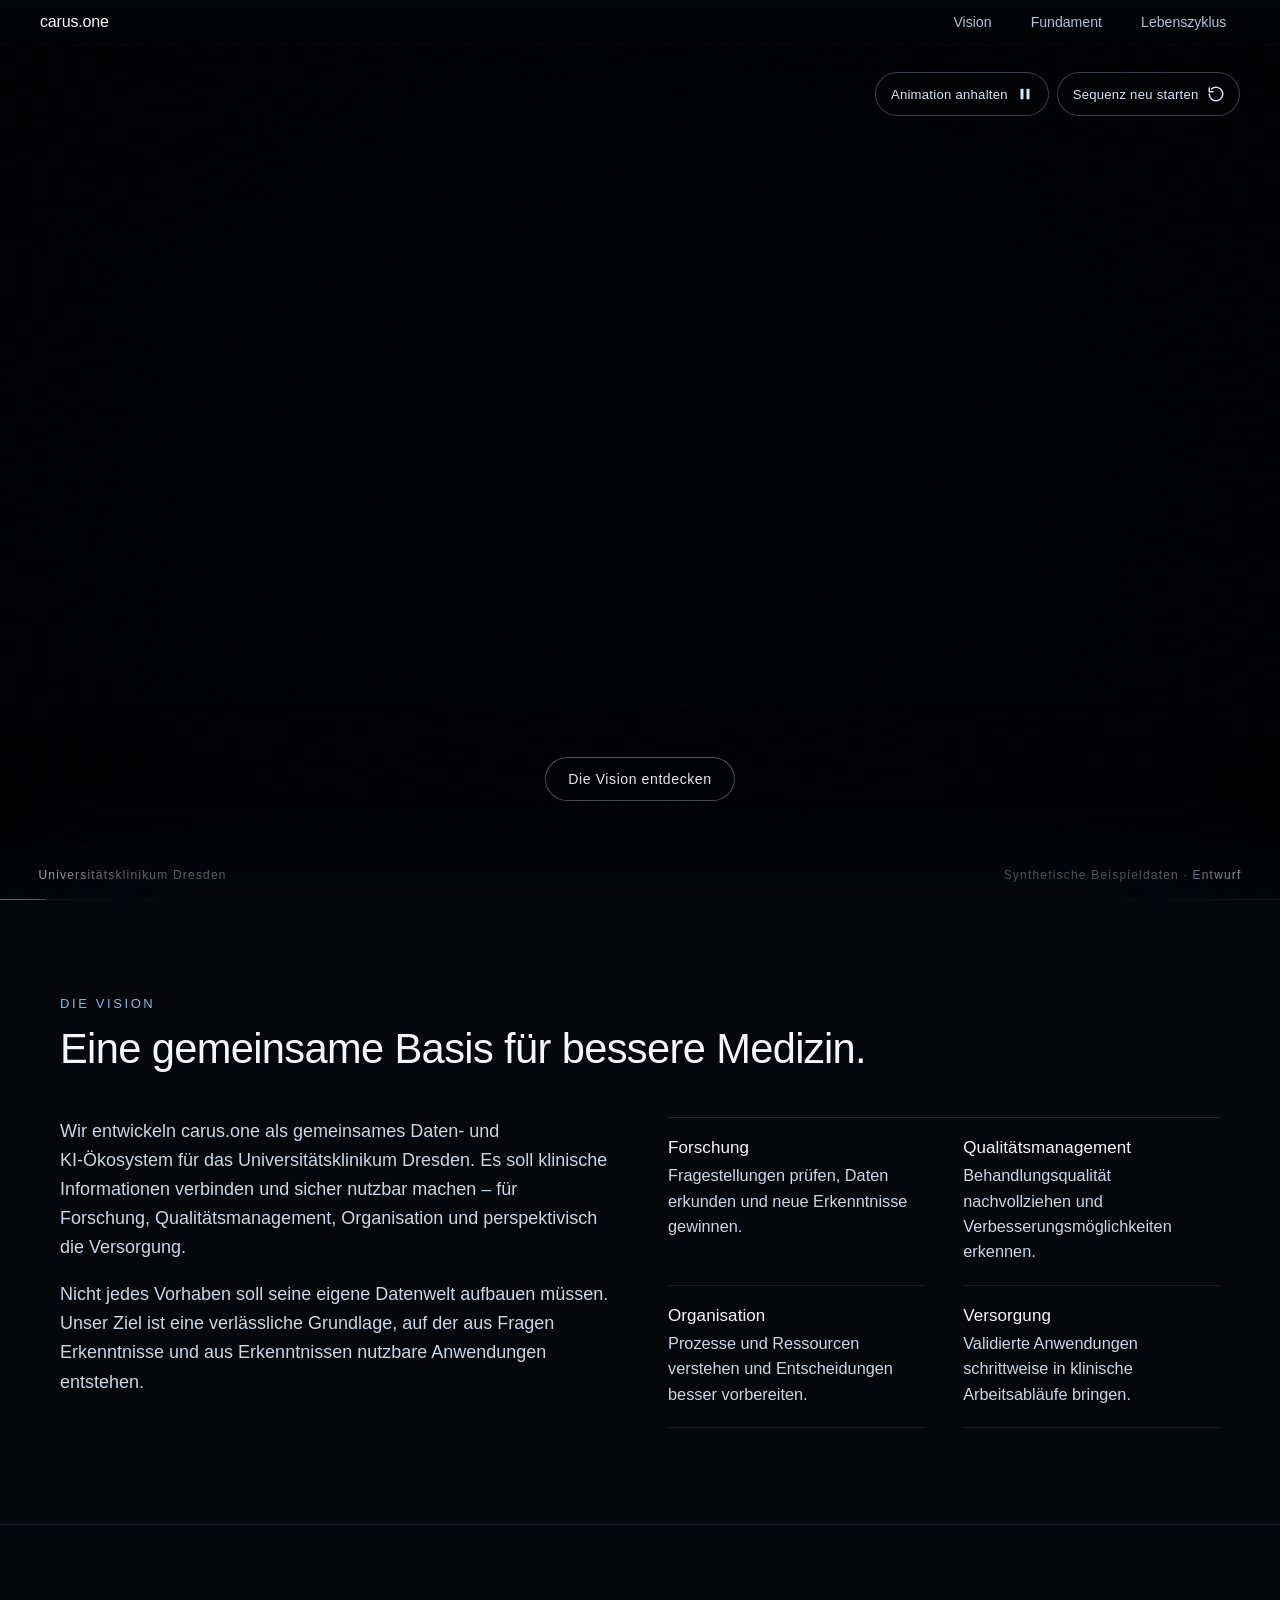
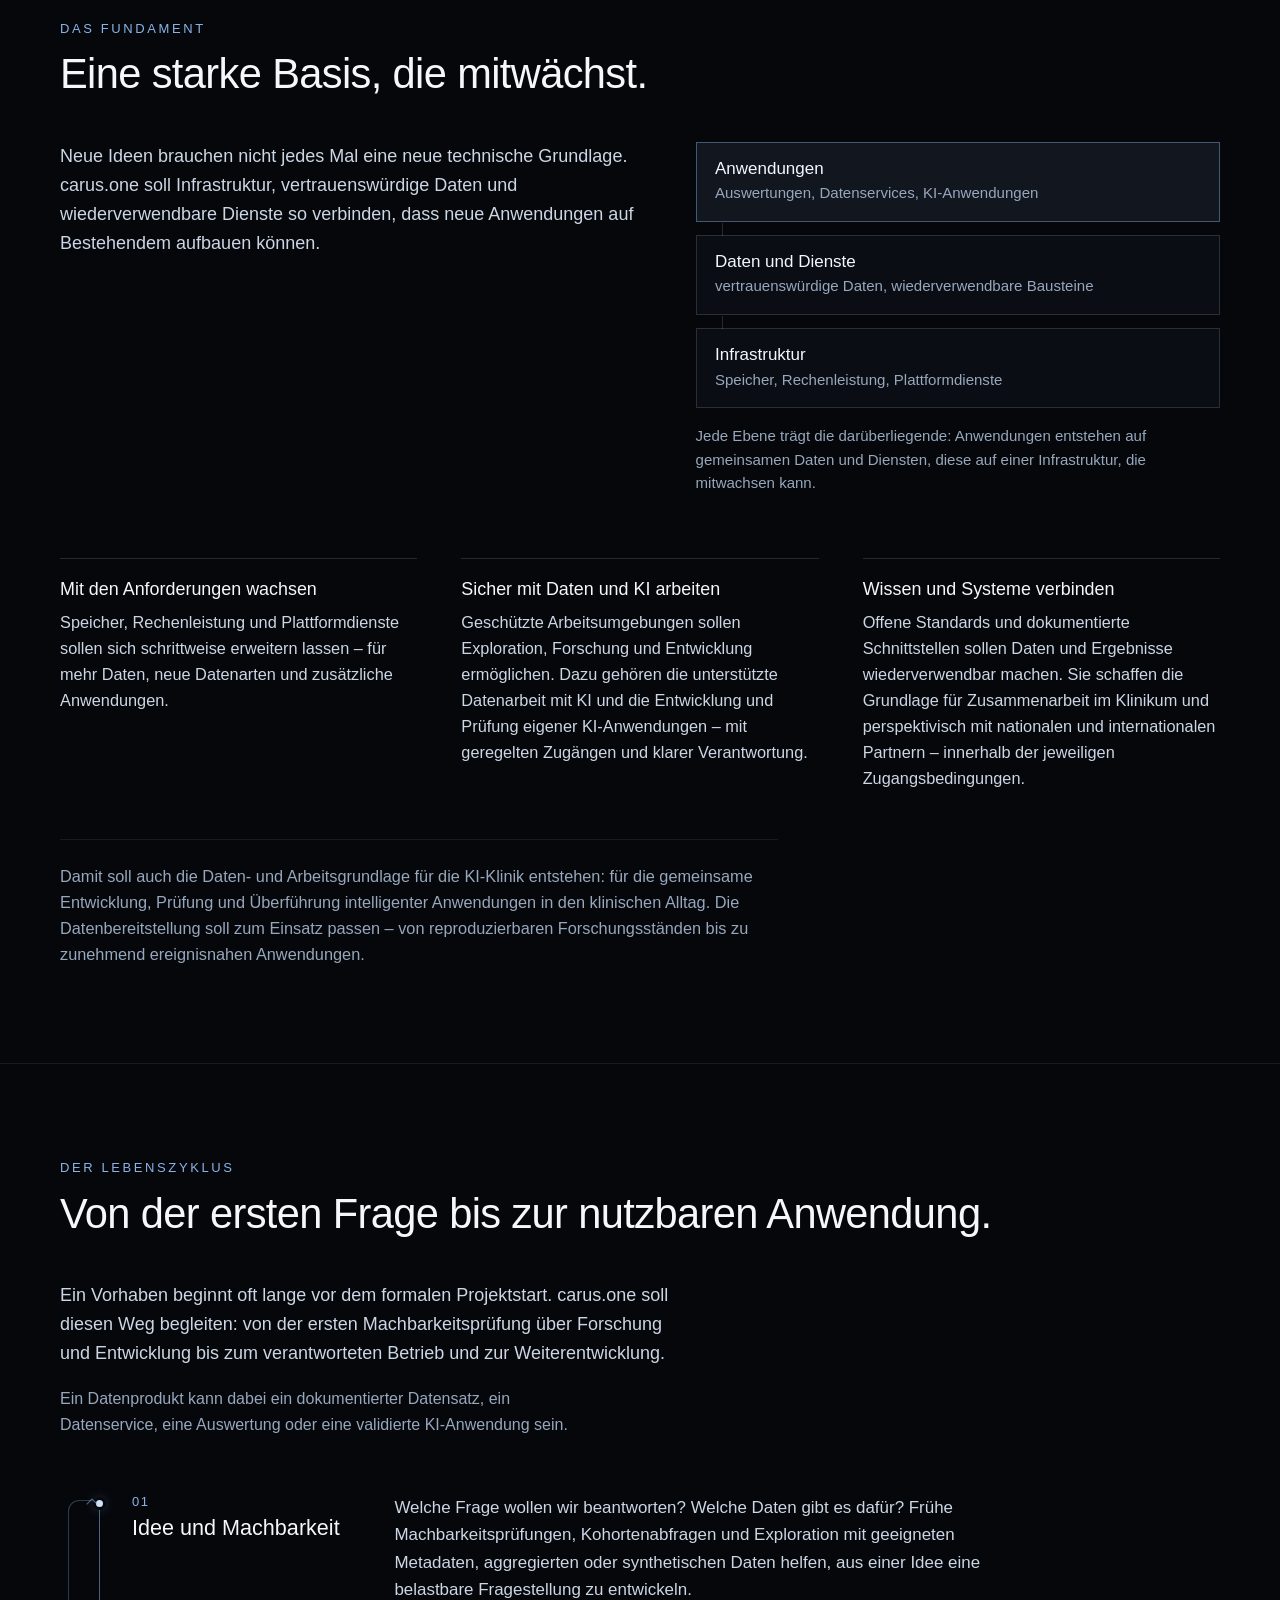
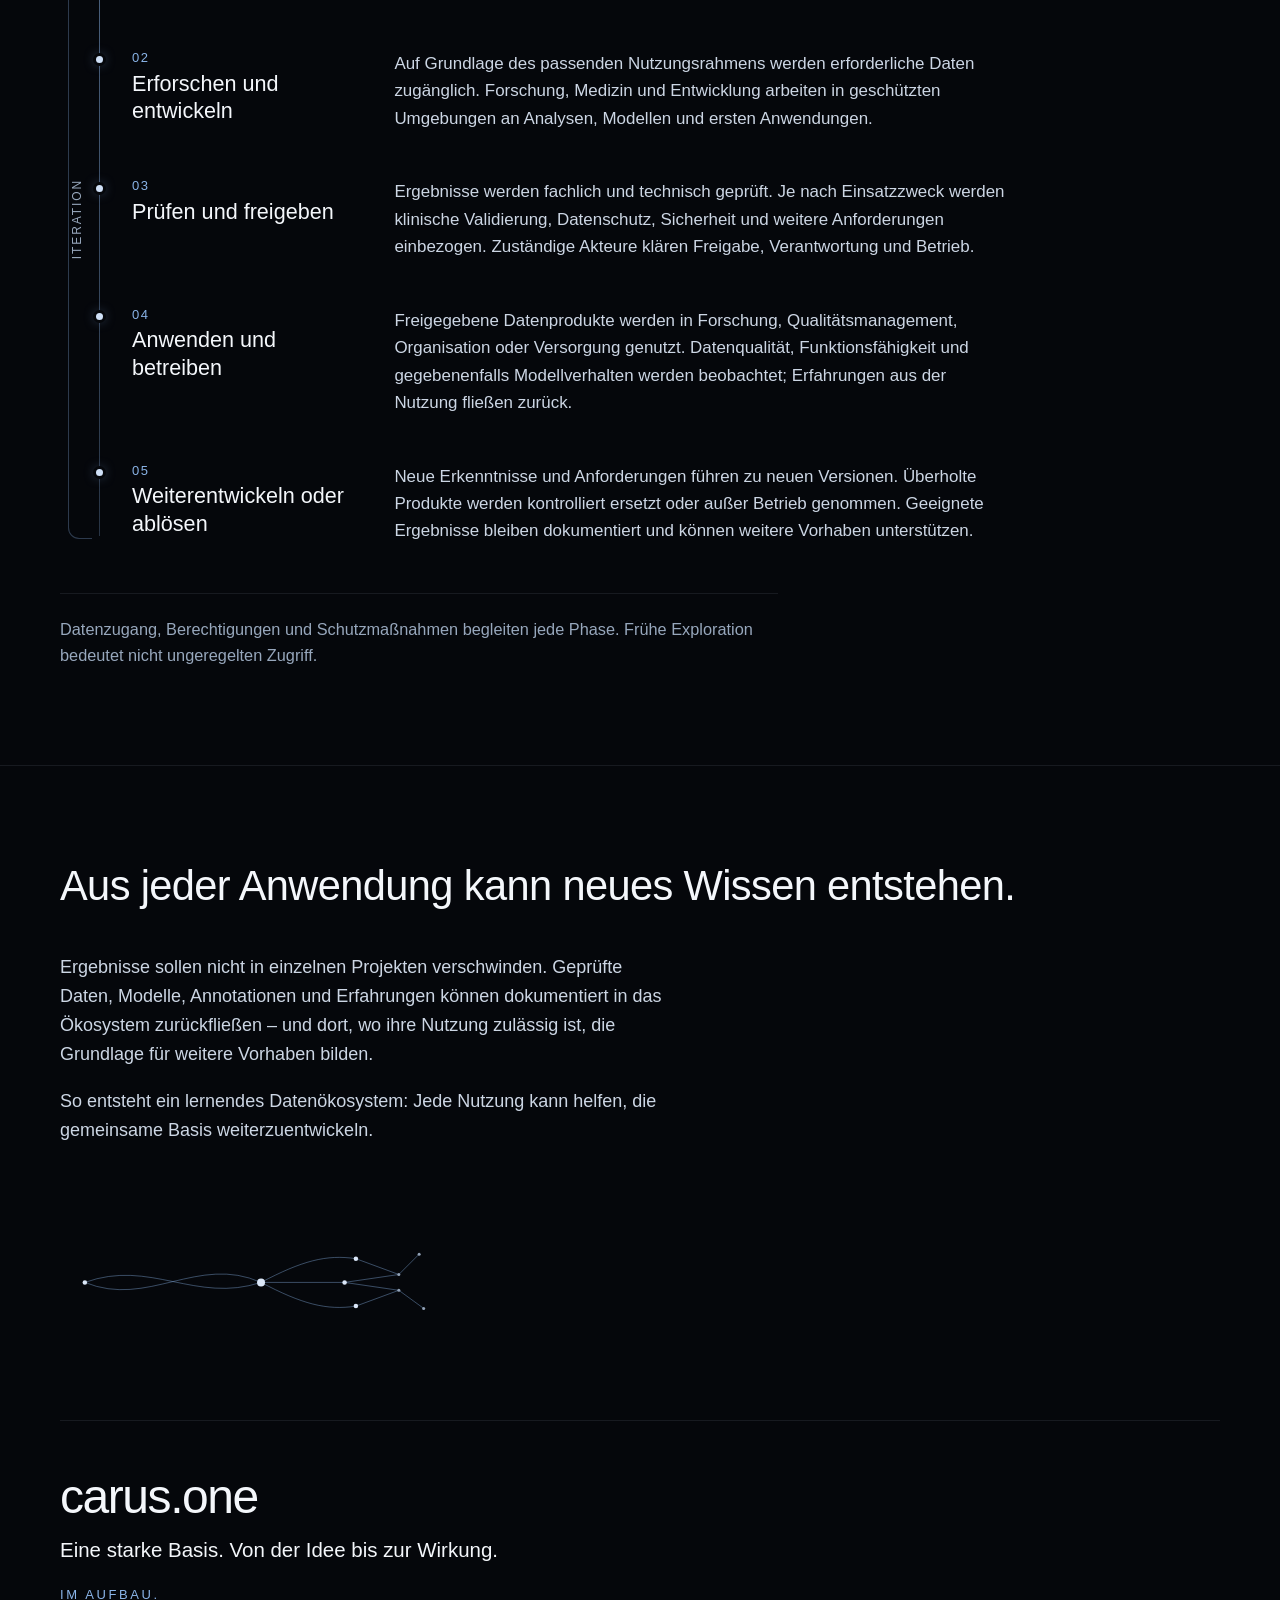
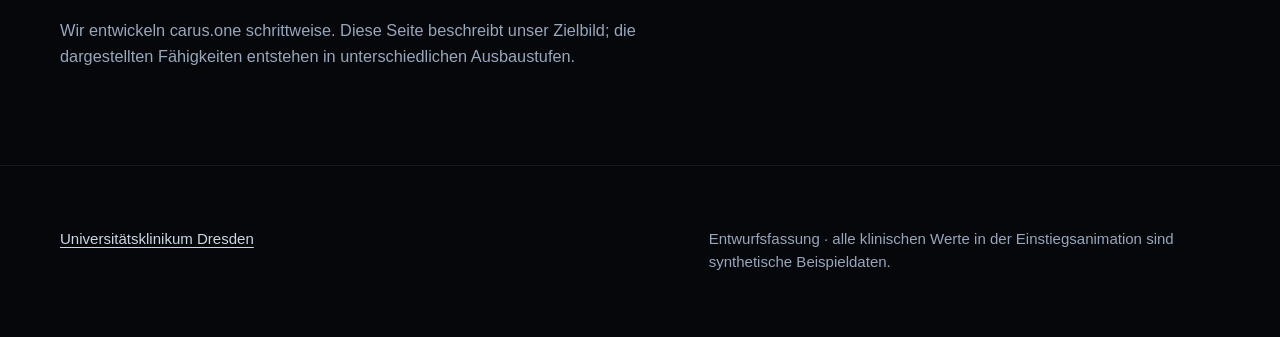
==== index.html @ 9d0c5d86 "carus.one: eigenstaendige Ankuendigungsseite Aus dem Zola-Projekt der Tierheilpraxis herausgeloest u" ====
<!DOCTYPE html>
<!--
  carus.one - Ankuendigungsseite (Entwurf).

  Eigenstaendige statische Seite: eine HTML-Datei, zwei Stylesheets, zwei
  Skripte, vier Bilder. Kein Generator, kein Framework, keine externen
  Abhaengigkeiten. Alle Pfade sind relativ, damit die Seite im
  Unterverzeichnis einer GitHub-Projektseite genauso laeuft wie unter
  einer eigenen Domain.

  Alle klinischen Werte in der Einstiegsanimation sind synthetische
  Beispieldaten. Das Roentgenbild ist rein rechnerisch erzeugt
  (tools/carus-xray.py), Symbol und Vorschaubild ebenso
  (tools/carus-brand.py).
-->
<html lang="de">

<head>
  <meta charset="utf-8">
  <meta name="viewport" content="width=device-width, initial-scale=1">
  <meta name="robots" content="noindex, nofollow">
  <title>carus.one &ndash; Daten und KI f&uuml;r die Universit&auml;tsmedizin</title>
  <meta name="description" content="carus.one entsteht als gemeinsames Daten- und KI-Ökosystem des Universitätsklinikums Dresden – für Forschung, Qualitätsmanagement, Organisation und perspektivisch die Versorgung. Die Plattform ist im Aufbau.">
  <meta name="theme-color" content="#05070b">
  <link rel="icon" href="img/carus-icon.svg" type="image/svg+xml">
  <link rel="apple-touch-icon" href="img/carus-icon-180.png">
  <meta property="og:type" content="website">
  <meta property="og:locale" content="de_DE">
  <meta property="og:site_name" content="carus.one">
  <meta property="og:url" content="https://justazes.github.io/spielbereich/">
  <meta property="og:title" content="carus.one – Daten und KI für die Universitätsmedizin">
  <meta property="og:description" content="Ein gemeinsames Daten- und KI-Ökosystem für Forschung, Qualitätsmanagement, Organisation und perspektivisch die Versorgung. Im Aufbau.">
  <meta property="og:image" content="https://justazes.github.io/spielbereich/img/carus-share.png">
  <meta property="og:image:width" content="1200">
  <meta property="og:image:height" content="630">
  <meta property="og:image:alt" content="carus.one – dunkles Datennetz mit dem Schriftzug carus.one">
  <meta name="twitter:card" content="summary_large_image">
  <link rel="stylesheet" href="css/teaser.css">
  <link rel="stylesheet" href="css/page.css">
  <noscript>
    <style>
      .c1__canvas { display: none !important; }
      .c1__stars { display: block !important; }
      .c1__layer,
      .c1-tools,
      .c1-progress { display: none !important; }
      .c1-word,
      .c1-slogan__a,
      .c1-slogan__b,
      .c1-final > p { opacity: 1 !important; visibility: visible !important; transform: none !important; }
    </style>
  </noscript>
</head>

<body>
  <a class="v-skip" href="#inhalt">Zum Inhalt springen</a>

  <header class="v-nav">
    <a class="v-nav__brand" href="#top">carus.one</a>
    <nav aria-label="Abschnitte dieser Seite">
      <ul>
        <li><a href="#vision">Vision</a></li>
        <li><a href="#fundament">Fundament</a></li>
        <li><a href="#lebenszyklus">Lebenszyklus</a></li>
      </ul>
    </nav>
  </header>

  <section class="c1" data-c1 id="top" aria-label="Einstiegsanimation von carus.one">
    <canvas class="c1__canvas" data-c1-canvas aria-hidden="true"></canvas>

    <div class="c1__stars" aria-hidden="true"></div>

    <div class="c1__layer">
    <!-- Szene 3: klinische Datenpunkte entlang des Kamerapfads.
         Das Zeitfenster kommt aus DP_START/DP_STEP im Skript (data-c1-dp),
         from/to hier sind nur Dokumentation. -->
    <figure class="c1-dp" data-c1-dp="0" data-c1-align="right" data-c1-anchor="node:spine0" data-c1-from="0.160" data-c1-to="0.203"><span class="c1-dp__k">Diagnose</span><span class="c1-dp__v">ICD-10-GM &middot; I50.1</span><span class="c1-dp__s">FHIR &middot; Condition</span></figure>
    <figure class="c1-dp" data-c1-dp="1" data-c1-align="right" data-c1-anchor="node:spine1" data-c1-from="0.203" data-c1-to="0.245"><span class="c1-dp__k">Alter</span><span class="c1-dp__v">35 Jahre</span><span class="c1-dp__s">FHIR &middot; Patient</span></figure>
    <figure class="c1-dp" data-c1-dp="2" data-c1-align="right" data-c1-anchor="node:spine2" data-c1-from="0.245" data-c1-to="0.287"><span class="c1-dp__k">Labor</span><span class="c1-dp__v">CRP &middot; 18.4 mg/L</span><span class="c1-dp__s">LOINC &middot; 1988-5 &middot; FHIR &middot; Observation</span></figure>
    <figure class="c1-dp" data-c1-dp="3" data-c1-align="right" data-c1-anchor="node:spine3" data-c1-from="0.287" data-c1-to="0.330"><span class="c1-dp__k">Prozedur</span><span class="c1-dp__v">OPS &middot; 5-351.02</span><span class="c1-dp__s">FHIR &middot; Procedure</span></figure>
    <figure class="c1-dp" data-c1-dp="4" data-c1-align="right" data-c1-anchor="node:spine4" data-c1-from="0.330" data-c1-to="0.372"><span class="c1-dp__k">Medikation</span><span class="c1-dp__v">Wirkstoff &middot; Dosis &middot; Zeitpunkt</span><span class="c1-dp__s">FHIR &middot; MedicationStatement</span></figure>
    <figure class="c1-dp" data-c1-dp="5" data-c1-align="right" data-c1-anchor="node:spine5" data-c1-from="0.373" data-c1-to="0.415"><span class="c1-dp__k">Bildgebung</span><span class="c1-dp__v">CT &middot; DICOM</span><span class="c1-dp__s">FHIR &middot; ImagingStudy</span></figure>

    <!-- Szene 3b: dieselben Daten, wie sie im Alltag begegnen.
         Reduzierte Drahtgitter, keine Bildschirmfotos. Zeitfenster und
         Position kommen aus AR_START/AR_STEP/AR_POS im Skript. -->
    <figure class="c1-art c1-art--doc" data-c1-art="0" data-c1-from="0.420" data-c1-to="0.452">
      <figcaption class="c1-art__t">Arztbrief</figcaption>
      <div class="c1-art__page" aria-hidden="true"><span class="c1-art__hd"></span><span class="c1-art__l"></span><span class="c1-art__l"></span><span class="c1-art__l"></span><span class="c1-art__l"></span><span class="c1-art__l"></span><span class="c1-art__l"></span><span class="c1-art__l"></span><span class="c1-art__l"></span><span class="c1-art__l"></span><span class="c1-art__l"></span><span class="c1-art__l"></span></div>
      <p class="c1-art__m">FHIR &middot; DocumentReference</p>
    </figure>
    <figure class="c1-art c1-art--mon" data-c1-art="1" data-c1-from="0.462" data-c1-to="0.495">
      <figcaption class="c1-art__t">Vitalwerte &middot; Intensivmedizin</figcaption>
      <div class="c1-art__mon">
        <div class="c1-art__trace"><svg class="c1-ecg" viewBox="0 0 240 60" preserveAspectRatio="none" aria-hidden="true"><g class="c1-ecg__g"><path class="c1-ecg__glow" d="M0 30L10 30Q15 23 21 30L29 30L31.5 34L33.5 30L36 5L38.5 30L40.5 41L42.5 30L50 30Q59 17 68 30L80 30M80 30L90 30Q95 23 101 30L109 30L111.5 34L113.5 30L116 5L118.5 30L120.5 41L122.5 30L130 30Q139 17 148 30L160 30M160 30L170 30Q175 23 181 30L189 30L191.5 34L193.5 30L196 5L198.5 30L200.5 41L202.5 30L210 30Q219 17 228 30L240 30M240 30L250 30Q255 23 261 30L269 30L271.5 34L273.5 30L276 5L278.5 30L280.5 41L282.5 30L290 30Q299 17 308 30L320 30M320 30L330 30Q335 23 341 30L349 30L351.5 34L353.5 30L356 5L358.5 30L360.5 41L362.5 30L370 30Q379 17 388 30L400 30M400 30L410 30Q415 23 421 30L429 30L431.5 34L433.5 30L436 5L438.5 30L440.5 41L442.5 30L450 30Q459 17 468 30L480 30"/><path class="c1-ecg__line" d="M0 30L10 30Q15 23 21 30L29 30L31.5 34L33.5 30L36 5L38.5 30L40.5 41L42.5 30L50 30Q59 17 68 30L80 30M80 30L90 30Q95 23 101 30L109 30L111.5 34L113.5 30L116 5L118.5 30L120.5 41L122.5 30L130 30Q139 17 148 30L160 30M160 30L170 30Q175 23 181 30L189 30L191.5 34L193.5 30L196 5L198.5 30L200.5 41L202.5 30L210 30Q219 17 228 30L240 30M240 30L250 30Q255 23 261 30L269 30L271.5 34L273.5 30L276 5L278.5 30L280.5 41L282.5 30L290 30Q299 17 308 30L320 30M320 30L330 30Q335 23 341 30L349 30L351.5 34L353.5 30L356 5L358.5 30L360.5 41L362.5 30L370 30Q379 17 388 30L400 30M400 30L410 30Q415 23 421 30L429 30L431.5 34L433.5 30L436 5L438.5 30L440.5 41L442.5 30L450 30Q459 17 468 30L480 30"/></g></svg></div>
        <div class="c1-art__grid">
          <div><b class="c1-art__hr">82</b><i>HF / min</i></div>
          <div><b>97</b><i>SpO&#8322; %</i></div>
          <div><b>124/78</b><i>RR mmHg</i></div>
          <div><b>14</b><i>AF / min</i></div>
          <div><b>37.4</b><i>Temp &deg;C</i></div>
          <div><b>0.4</b><i>Lactat mmol/L</i></div>
        </div>
      </div>
      <p class="c1-art__m">FHIR &middot; Observation &middot; LOINC</p>
    </figure>
    <figure class="c1-art c1-art--img" data-c1-art="2" data-c1-from="0.505" data-c1-to="0.537">
      <figcaption class="c1-art__t">R&ouml;ntgenthorax</figcaption>
      <div class="c1-art__view">
        <!-- Synthetische Thoraxaufnahme, rein rechnerisch erzeugt von
             tools/carus-xray.py. Kein echtes Patientenbild. -->
        <img class="c1-xray" src="img/carus-xray-thorax.png"
             width="512" height="512" alt="" aria-hidden="true" decoding="async" fetchpriority="low">
        <span class="c1-art__ov c1-art__ov--tl">CR &middot; PA</span>
        <span class="c1-art__ov c1-art__ov--tr">512 &times; 512</span>
        <span class="c1-art__ov c1-art__ov--bl">WL 40 / WW 400</span>
        <span class="c1-art__ov c1-art__ov--br">synthetisch</span>
      </div>
      <p class="c1-art__m">DICOM &middot; FHIR &middot; ImagingStudy</p>
    </figure>

    <!-- Szene 4: Cluster innerhalb des Patientenkontexts -->
    <span class="c1-cluster" data-c1-anchor="node:cluster0" data-c1-from="0.5640" data-c1-to="0.6235">Radiology</span>
    <span class="c1-cluster" data-c1-anchor="node:cluster1" data-c1-from="0.5700" data-c1-to="0.6235">Laboratory</span>
    <span class="c1-cluster" data-c1-anchor="node:cluster2" data-c1-from="0.5760" data-c1-to="0.6235">Medication</span>
    <span class="c1-cluster" data-c1-anchor="node:cluster3" data-c1-from="0.5820" data-c1-to="0.6235">Clinical Notes</span>
    <span class="c1-cluster" data-c1-anchor="node:cluster4" data-c1-from="0.5880" data-c1-to="0.6235">Genomics</span>
    <span class="c1-cluster" data-c1-anchor="node:cluster5" data-c1-from="0.5940" data-c1-to="0.6235">Vital Signs</span>
    <span class="c1-faint" data-c1-anchor="world:0.82,0.30,-0.42" data-c1-from="0.5720" data-c1-to="0.6215">Encounter</span>
    <span class="c1-faint" data-c1-anchor="world:-0.74,-0.24,0.52" data-c1-from="0.5720" data-c1-to="0.6215">Observation</span>
    <span class="c1-faint" data-c1-anchor="world:0.16,-0.62,0.66" data-c1-from="0.5720" data-c1-to="0.6215">DiagnosticReport</span>
    <span class="c1-faint" data-c1-anchor="world:-0.52,0.52,-0.58" data-c1-from="0.5720" data-c1-to="0.6215">MedicationStatement</span>
    <span class="c1-faint" data-c1-anchor="world:0.60,-0.36,-0.66" data-c1-from="0.5720" data-c1-to="0.6215">ImagingStudy</span>
    <span class="c1-faint" data-c1-anchor="world:-0.30,0.66,0.58" data-c1-from="0.5720" data-c1-to="0.6215">Condition</span>

    <!-- Szene 4: die Standards kreisen um den Patientenkontext.
         ring:Startwinkel,Radius,Hoehe,Geschwindigkeit -->
    <span class="c1-std" data-c1-anchor="ring:0.00,1.06,0.20,0.16" data-c1-from="0.5620" data-c1-to="0.6215" data-c1-fade="0.012">FHIR</span>
    <span class="c1-std" data-c1-anchor="ring:0.90,1.06,-0.12,0.16" data-c1-from="0.5650" data-c1-to="0.6215" data-c1-fade="0.012">OMOP</span>
    <span class="c1-std" data-c1-anchor="ring:1.79,1.06,0.26,0.16" data-c1-from="0.5680" data-c1-to="0.6215" data-c1-fade="0.012">SNOMED CT</span>
    <span class="c1-std" data-c1-anchor="ring:2.69,1.06,-0.18,0.16" data-c1-from="0.5710" data-c1-to="0.6215" data-c1-fade="0.012">LOINC</span>
    <span class="c1-std" data-c1-anchor="ring:3.59,1.06,0.14,0.16" data-c1-from="0.5740" data-c1-to="0.6215" data-c1-fade="0.012">ICD-10-GM</span>
    <span class="c1-std" data-c1-anchor="ring:4.49,1.06,-0.24,0.16" data-c1-from="0.5770" data-c1-to="0.6215" data-c1-fade="0.012">OPS</span>
    <span class="c1-std" data-c1-anchor="ring:5.39,1.06,0.08,0.16" data-c1-from="0.5800" data-c1-to="0.6215" data-c1-fade="0.012">DICOM</span>

    <!-- Szene 7: Capabilities in unterschiedlicher Raumtiefe -->
    <span class="c1-cap" data-c1-anchor="world:0.00,0.68,0.00" data-c1-from="0.7680" data-c1-to="0.9360" data-c1-fade="0.03">Patient View</span>
    <span class="c1-cap" data-c1-anchor="world:-0.54,0.74,0.50" data-c1-from="0.7716" data-c1-to="0.9360" data-c1-fade="0.03">Data Products</span>
    <span class="c1-cap" data-c1-anchor="world:0.10,0.77,-1.19" data-c1-from="0.7752" data-c1-to="0.9360" data-c1-fade="0.03">Research</span>
    <span class="c1-cap" data-c1-anchor="world:1.00,0.76,1.30" data-c1-from="0.7788" data-c1-to="0.9360" data-c1-fade="0.03">AI Native</span>
    <span class="c1-cap" data-c1-anchor="world:-1.06,0.38,-0.19" data-c1-from="0.7824" data-c1-to="0.9360" data-c1-fade="0.03">Secure Processing</span>
    <span class="c1-cap" data-c1-anchor="world:1.21,0.37,-0.77" data-c1-from="0.7860" data-c1-to="0.9360" data-c1-fade="0.03">Clinical Intelligence</span>
    <span class="c1-cap" data-c1-anchor="world:-0.47,0.33,1.73" data-c1-from="0.7896" data-c1-to="0.9360" data-c1-fade="0.03">Self-Service</span>
    <span class="c1-cap" data-c1-anchor="world:-0.99,0.25,-1.90" data-c1-from="0.7932" data-c1-to="0.9360" data-c1-fade="0.03">FHIR</span>
    <span class="c1-cap" data-c1-anchor="world:1.21,0.08,0.44" data-c1-from="0.7968" data-c1-to="0.9360" data-c1-fade="0.03">OMOP</span>
    <span class="c1-cap" data-c1-anchor="world:-1.48,0.00,0.61" data-c1-from="0.8004" data-c1-to="0.9360" data-c1-fade="0.03">Multimodal Data</span>
    <span class="c1-cap" data-c1-anchor="world:0.80,-0.11,-1.71" data-c1-from="0.8040" data-c1-to="0.9360" data-c1-fade="0.03">Real World Data</span>
    <span class="c1-cap" data-c1-anchor="world:0.64,-0.25,2.05" data-c1-from="0.8076" data-c1-to="0.9360" data-c1-fade="0.03">Research Workspace</span>
    <span class="c1-cap" data-c1-anchor="world:-1.06,-0.23,-0.61" data-c1-from="0.8112" data-c1-to="0.9360" data-c1-fade="0.03">Governed Access</span>
    <span class="c1-cap" data-c1-anchor="world:1.40,-0.37,-0.31" data-c1-from="0.8148" data-c1-to="0.9360" data-c1-fade="0.03">Data Quality</span>
    <span class="c1-cap" data-c1-anchor="world:-0.91,-0.55,1.29" data-c1-from="0.8184" data-c1-to="0.9360" data-c1-fade="0.03">Clinical Operations</span>
    <span class="c1-cap" data-c1-anchor="world:-0.21,-0.76,-1.63" data-c1-from="0.8220" data-c1-to="0.9360" data-c1-fade="0.03">Synthetic Data</span>
    <span class="c1-cap" data-c1-anchor="world:0.62,-0.53,0.53" data-c1-from="0.8256" data-c1-to="0.9360" data-c1-fade="0.03">Longitudinal Data</span>
    <span class="c1-cap" data-c1-anchor="world:-0.73,-0.74,0.03" data-c1-from="0.8292" data-c1-to="0.9360" data-c1-fade="0.03">Interoperability</span>
    <span class="c1-cap" data-c1-anchor="world:0.00,-0.99,-0.00" data-c1-from="0.8328" data-c1-to="0.9360" data-c1-fade="0.03">From Data to Care</span>

    <!-- Szene 8: der Intelligence Layer -->
    <span class="c1-ai c1-ai--lead" data-c1-anchor="world:0.34,0.30,0.20" data-c1-from="0.8395" data-c1-to="0.8880">Clinical AI</span>
    <span class="c1-ai" data-c1-anchor="world:0.34,0.17,0.20" data-c1-from="0.8465" data-c1-to="0.8880">Research &rarr; Validate &rarr; Translate</span>
    <span class="c1-ai" data-c1-anchor="world:-0.34,0.12,0.40" data-c1-from="0.8520" data-c1-to="0.8880">AI Sandbox</span>
    <span class="c1-ai" data-c1-anchor="world:-0.40,-0.08,-0.26" data-c1-from="0.8565" data-c1-to="0.8880">Secure Processing Environment</span>
    <span class="c1-ai" data-c1-anchor="world:0.22,-0.24,-0.40" data-c1-from="0.8610" data-c1-to="0.8880">Decision Support</span>

      <!-- Szene 4: der Patientenkontext -->
      <div class="c1-title" data-c1-anchor="center" data-c1-from="0.5510" data-c1-to="0.6200" data-c1-fade="0.02">
        <p class="c1-title__h">Patient View</p>
        <p class="c1-title__c">Many Systems. One Patient.</p>
        <p class="c1-title__s">One longitudinal clinical context.</p>
      </div>

      <!-- Szene 5: aus Patienten werden Populationen -->
      <div class="c1-title" data-c1-anchor="center" data-c1-from="0.6520" data-c1-to="0.7080" data-c1-fade="0.02">
        <p class="c1-title__h">Population</p>
        <p class="c1-title__s">Cohorts, outcomes, real world evidence.</p>
      </div>
    </div>

    <!-- Szene 6 bis Finale: der Name entsteht aus dem Datenraum -->
    <div class="c1-center">
      <h1 class="c1-word" data-c1-word><span class="c1-word__a" data-c1-part="a">carus</span><span class="c1-word__b" data-c1-part="b">.one</span></h1>

      <p class="c1-slogan">
        <span class="c1-slogan__a" data-c1-slogan="a">Healthcare.</span>
        <span class="c1-slogan__b" data-c1-slogan="b">beyond imagination.</span>
      </p>

      <div class="c1-final">
        <p class="c1-final__kicker" data-c1-fin="0">Daten- und KI-&Ouml;kosystem</p>
        <p class="c1-final__claim" data-c1-fin="1">One data foundation.<br>Endless possibilities.</p>
        <p class="c1-final__meta" data-c1-fin="2">Forschung &middot; Versorgung &middot; KI &middot; Innovation</p>
        <p class="c1-final__soon" data-c1-fin="3">Im Aufbau.</p>
      </div>
    </div>

    <a class="c1-enter" href="#vision">Die Vision entdecken</a>

    <p class="c1-foot">
      <span class="c1-foot__org">Universit&auml;tsklinikum Dresden</span>
      <span class="c1-foot__note">Synthetische Beispieldaten &middot; Entwurf</span>
    </p>

    <div class="c1-tools">
    <button class="c1-btn" type="button" data-c1-pause aria-pressed="false">
      <span class="c1-btn__on">Animation anhalten</span>
      <span class="c1-btn__off">Animation fortsetzen</span>
      <svg class="c1-btn__i c1-btn__i--pause" viewBox="0 0 24 24" width="18" height="18" fill="currentColor" aria-hidden="true" focusable="false">
        <rect x="6" y="5" width="4" height="14" rx="1"></rect><rect x="14" y="5" width="4" height="14" rx="1"></rect>
      </svg>
      <svg class="c1-btn__i c1-btn__i--play" viewBox="0 0 24 24" width="18" height="18" fill="currentColor" aria-hidden="true" focusable="false">
        <path d="M8 5l11 7-11 7z"></path>
      </svg>
    </button>
    <button class="c1-replay c1-btn" type="button" data-c1-replay>
      <span class="c1-btn__on">Sequenz neu starten</span>
      <svg class="c1-btn__i" viewBox="0 0 24 24" width="18" height="18" fill="none" stroke="currentColor" stroke-width="2" stroke-linecap="round" stroke-linejoin="round" aria-hidden="true" focusable="false">
        <path d="M3 12a9 9 0 1 0 3.1-6.8"></path>
        <path d="M3 4v5h5"></path>
      </svg>
    </button>
    </div>

    <div class="c1-progress" aria-hidden="true"><i data-c1-progress></i></div>
  </section>


  <!-- ================================================================ *
   * Der Informationsbereich unter dem Teaser: vier zusammenhaengende
   * Abschnitte in einer Leserichtung. Alle Texte stehen als HTML da und
   * sind ohne JavaScript, ohne Klick und ohne Warten lesbar. Bewegung
   * gibt es nur als kurze Einblendung (js/carus-vision.js).
   * ================================================================ -->
  <main id="inhalt">

    <!-- 1 Die Vision --------------------------------------------------- -->
    <section class="s" id="vision" aria-labelledby="vision-h">
      <div class="s__inner">
        <p class="s__kicker">Die Vision</p>
        <h2 class="s__h" id="vision-h">Eine gemeinsame Basis f&uuml;r bessere Medizin.</h2>

        <div class="s__cols" data-v-in>
          <div class="s__lead">
            <p>Wir entwickeln carus.one als gemeinsames Daten- und KI-&Ouml;kosystem f&uuml;r das Universit&auml;tsklinikum Dresden. Es soll klinische Informationen verbinden und sicher nutzbar machen &ndash; f&uuml;r Forschung, Qualit&auml;tsmanagement, Organisation und perspektivisch die Versorgung.</p>
            <p>Nicht jedes Vorhaben soll seine eigene Datenwelt aufbauen m&uuml;ssen. Unser Ziel ist eine verl&auml;ssliche Grundlage, auf der aus Fragen Erkenntnisse und aus Erkenntnissen nutzbare Anwendungen entstehen.</p>
          </div>

          <ul class="fields">
            <li>
              <h3>Forschung</h3>
              <p>Fragestellungen pr&uuml;fen, Daten erkunden und neue Erkenntnisse gewinnen.</p>
            </li>
            <li>
              <h3>Qualit&auml;tsmanagement</h3>
              <p>Behandlungsqualit&auml;t nachvollziehen und Verbesserungsm&ouml;glichkeiten erkennen.</p>
            </li>
            <li>
              <h3>Organisation</h3>
              <p>Prozesse und Ressourcen verstehen und Entscheidungen besser vorbereiten.</p>
            </li>
            <li>
              <h3>Versorgung</h3>
              <p>Validierte Anwendungen schrittweise in klinische Arbeitsabl&auml;ufe bringen.</p>
            </li>
          </ul>
        </div>
      </div>
    </section>

    <!-- 2 Das Fundament ------------------------------------------------ -->
    <section class="s" id="fundament" aria-labelledby="fundament-h">
      <div class="s__inner">
        <p class="s__kicker">Das Fundament</p>
        <h2 class="s__h" id="fundament-h">Eine starke Basis, die mitw&auml;chst.</h2>

        <div class="s__cols s__cols--wide" data-v-in>
          <div class="s__lead">
            <p>Neue Ideen brauchen nicht jedes Mal eine neue technische Grundlage. carus.one soll Infrastruktur, vertrauensw&uuml;rdige Daten und wiederverwendbare Dienste so verbinden, dass neue Anwendungen auf Bestehendem aufbauen k&ouml;nnen.</p>
          </div>

          <!-- Einfache Schichtung: was auf was aufbaut. -->
          <figure class="stack" aria-labelledby="stack-cap">
            <ol class="stack__rows">
              <li class="stack__row stack__row--top"><b>Anwendungen</b><span>Auswertungen, Datenservices, KI-Anwendungen</span></li>
              <li class="stack__row"><b>Daten und Dienste</b><span>vertrauensw&uuml;rdige Daten, wiederverwendbare Bausteine</span></li>
              <li class="stack__row"><b>Infrastruktur</b><span>Speicher, Rechenleistung, Plattformdienste</span></li>
            </ol>
            <figcaption id="stack-cap">Jede Ebene tr&auml;gt die dar&uuml;berliegende: Anwendungen entstehen auf gemeinsamen Daten und Diensten, diese auf einer Infrastruktur, die mitwachsen kann.</figcaption>
          </figure>
        </div>

        <ul class="pillars" data-v-in>
          <li>
            <h3>Mit den Anforderungen wachsen</h3>
            <p>Speicher, Rechenleistung und Plattformdienste sollen sich schrittweise erweitern lassen &ndash; f&uuml;r mehr Daten, neue Datenarten und zus&auml;tzliche Anwendungen.</p>
          </li>
          <li>
            <h3>Sicher mit Daten und KI arbeiten</h3>
            <p>Gesch&uuml;tzte Arbeitsumgebungen sollen Exploration, Forschung und Entwicklung erm&ouml;glichen. Dazu geh&ouml;ren die unterst&uuml;tzte Datenarbeit mit KI und die Entwicklung und Pr&uuml;fung eigener KI-Anwendungen &ndash; mit geregelten Zug&auml;ngen und klarer Verantwortung.</p>
          </li>
          <li>
            <h3>Wissen und Systeme verbinden</h3>
            <p>Offene Standards und dokumentierte Schnittstellen sollen Daten und Ergebnisse wiederverwendbar machen. Sie schaffen die Grundlage f&uuml;r Zusammenarbeit im Klinikum und perspektivisch mit nationalen und internationalen Partnern &ndash; innerhalb der jeweiligen Zugangsbedingungen.</p>
          </li>
        </ul>

        <p class="s__note" data-v-in>Damit soll auch die Daten- und Arbeitsgrundlage f&uuml;r die KI-Klinik entstehen: f&uuml;r die gemeinsame Entwicklung, Pr&uuml;fung und &Uuml;berf&uuml;hrung intelligenter Anwendungen in den klinischen Alltag. Die Datenbereitstellung soll zum Einsatz passen &ndash; von reproduzierbaren Forschungsst&auml;nden bis zu zunehmend ereignisnahen Anwendungen.</p>
      </div>
    </section>

    <!-- 3 Von der Idee zur Anwendung ----------------------------------- -->
    <section class="s" id="lebenszyklus" aria-labelledby="life-h">
      <div class="s__inner">
        <p class="s__kicker">Der Lebenszyklus</p>
        <h2 class="s__h" id="life-h">Von der ersten Frage bis zur nutzbaren Anwendung.</h2>

        <div class="s__lead" data-v-in>
          <p>Ein Vorhaben beginnt oft lange vor dem formalen Projektstart. carus.one soll diesen Weg begleiten: von der ersten Machbarkeitspr&uuml;fung &uuml;ber Forschung und Entwicklung bis zum verantworteten Betrieb und zur Weiterentwicklung.</p>
          <p class="s__aside">Ein Datenprodukt kann dabei ein dokumentierter Datensatz, ein Datenservice, eine Auswertung oder eine validierte KI-Anwendung sein.</p>
        </div>

        <div class="flow-wrap" data-v-in>
          <ol class="flow">
            <li class="flow__step">
              <div class="flow__head">
                <p class="flow__n"><span class="visually-hidden">Phase </span>01</p>
                <h3>Idee und Machbarkeit</h3>
              </div>
              <p class="flow__t">Welche Frage wollen wir beantworten? Welche Daten gibt es daf&uuml;r? Fr&uuml;he Machbarkeitspr&uuml;fungen, Kohortenabfragen und Exploration mit geeigneten Metadaten, aggregierten oder synthetischen Daten helfen, aus einer Idee eine belastbare Fragestellung zu entwickeln.</p>
            </li>
            <li class="flow__step">
              <div class="flow__head">
                <p class="flow__n"><span class="visually-hidden">Phase </span>02</p>
                <h3>Erforschen und entwickeln</h3>
              </div>
              <p class="flow__t">Auf Grundlage des passenden Nutzungsrahmens werden erforderliche Daten zug&auml;nglich. Forschung, Medizin und Entwicklung arbeiten in gesch&uuml;tzten Umgebungen an Analysen, Modellen und ersten Anwendungen.</p>
            </li>
            <li class="flow__step">
              <div class="flow__head">
                <p class="flow__n"><span class="visually-hidden">Phase </span>03</p>
                <h3>Pr&uuml;fen und freigeben</h3>
              </div>
              <p class="flow__t">Ergebnisse werden fachlich und technisch gepr&uuml;ft. Je nach Einsatzzweck werden klinische Validierung, Datenschutz, Sicherheit und weitere Anforderungen einbezogen. Zust&auml;ndige Akteure kl&auml;ren Freigabe, Verantwortung und Betrieb.</p>
            </li>
            <li class="flow__step">
              <div class="flow__head">
                <p class="flow__n"><span class="visually-hidden">Phase </span>04</p>
                <h3>Anwenden und betreiben</h3>
              </div>
              <p class="flow__t">Freigegebene Datenprodukte werden in Forschung, Qualit&auml;tsmanagement, Organisation oder Versorgung genutzt. Datenqualit&auml;t, Funktionsf&auml;higkeit und gegebenenfalls Modellverhalten werden beobachtet; Erfahrungen aus der Nutzung flie&szlig;en zur&uuml;ck.</p>
            </li>
            <li class="flow__step">
              <div class="flow__head">
                <p class="flow__n"><span class="visually-hidden">Phase </span>05</p>
                <h3>Weiterentwickeln oder abl&ouml;sen</h3>
              </div>
              <p class="flow__t">Neue Erkenntnisse und Anforderungen f&uuml;hren zu neuen Versionen. &Uuml;berholte Produkte werden kontrolliert ersetzt oder au&szlig;er Betrieb genommen. Geeignete Ergebnisse bleiben dokumentiert und k&ouml;nnen weitere Vorhaben unterst&uuml;tzen.</p>
            </li>
          </ol>

          <p class="flow__loop" aria-hidden="true"><span>Iteration</span></p>
        </div>

        <p class="s__note" data-v-in>Datenzugang, Berechtigungen und Schutzma&szlig;nahmen begleiten jede Phase. Fr&uuml;he Exploration bedeutet nicht ungeregelten Zugriff.</p>
      </div>
    </section>

    <!-- 4 Lernendes Oekosystem und Abschluss --------------------------- -->
    <section class="s s--end" id="oekosystem" aria-labelledby="loop-h">
      <div class="s__inner">
        <h2 class="s__h" id="loop-h">Aus jeder Anwendung kann neues Wissen entstehen.</h2>

        <div class="s__lead" data-v-in>
          <p>Ergebnisse sollen nicht in einzelnen Projekten verschwinden. Gepr&uuml;fte Daten, Modelle, Annotationen und Erfahrungen k&ouml;nnen dokumentiert in das &Ouml;kosystem zur&uuml;ckflie&szlig;en &ndash; und dort, wo ihre Nutzung zul&auml;ssig ist, die Grundlage f&uuml;r weitere Vorhaben bilden.</p>
          <p>So entsteht ein lernendes Daten&ouml;kosystem: Jede Nutzung kann helfen, die gemeinsame Basis weiterzuentwickeln.</p>
        </div>

        <!-- Ein einzelnes, ruhiges Motiv: Ergebnisse fliessen in das Netz zurueck. -->
        <svg class="motif" viewBox="0 0 340 130" role="img" aria-label="Wenige Punkte, deren Verbindungen in eine gemeinsame Struktur zur&uuml;ckf&uuml;hren.">
          <g class="motif__lines">
            <path d="M22 65 C80 44 120 84 178 65"></path>
            <path d="M22 65 C78 88 122 40 178 65"></path>
            <path d="M178 65 C214 46 236 40 262 44"></path>
            <path d="M178 65 C214 84 236 90 262 86"></path>
            <path d="M178 65 L252 65"></path>
            <path d="M262 44 L300 58"></path>
            <path d="M262 86 L300 72"></path>
            <path d="M252 65 L300 58"></path>
            <path d="M252 65 L300 72"></path>
            <path d="M300 58 L318 40"></path>
            <path d="M300 72 L322 88"></path>
          </g>
          <g class="motif__dots">
            <line x1="22" y1="65" x2="22" y2="65"></line>
            <line class="motif__hub" x1="178" y1="65" x2="178" y2="65"></line>
            <line x1="262" y1="44" x2="262" y2="44"></line>
            <line x1="262" y1="86" x2="262" y2="86"></line>
            <line x1="252" y1="65" x2="252" y2="65"></line>
            <line class="motif__far" x1="300" y1="58" x2="300" y2="58"></line>
            <line class="motif__far" x1="300" y1="72" x2="300" y2="72"></line>
            <line class="motif__far" x1="318" y1="40" x2="318" y2="40"></line>
            <line class="motif__far" x1="322" y1="88" x2="322" y2="88"></line>
          </g>
        </svg>

        <div class="close" data-v-in>
          <p class="close__word">carus.one</p>
          <p class="close__claim">Eine starke Basis. Von der Idee bis zur Wirkung.</p>
          <p class="close__status">Im Aufbau.</p>
          <p class="close__note">Wir entwickeln carus.one schrittweise. Diese Seite beschreibt unser Zielbild; die dargestellten F&auml;higkeiten entstehen in unterschiedlichen Ausbaustufen.</p>
        </div>
      </div>
    </section>
  </main>

  <footer class="v-foot">
    <div class="v-foot__inner">
      <p class="v-foot__org"><a href="https://www.uniklinikum-dresden.de/" rel="noopener">Universit&auml;tsklinikum Dresden</a></p>
      <p class="v-foot__note">Entwurfsfassung &middot; alle klinischen Werte in der Einstiegsanimation sind synthetische Beispieldaten.</p>
    </div>
  </footer>

  <script src="js/teaser.js" defer></script>
  <script src="js/page.js" defer></script>
</body>

</html>
---- css/teaser.css ----
/* carus.one – Coming-Soon-Teaser (/index4/).
 *
 * Die Bewegung steckt vollständig in WebGL (js/carus-one.js). Hier stehen
 * nur der Rahmen und die Schrift, die über der Szene liegt: sehr dunkler
 * Grund, weißes Licht, viel negativer Raum, keine Karten und keine
 * Rahmen um Text.
 */

:root {
  --c1-ink: #000005;
  --c1-fg: #f4f6fa;
  --c1-mute: rgba(233, 238, 247, 0.52);
  --c1-faint: rgba(216, 226, 242, 0.3);
  --c1-line: rgba(214, 226, 245, 0.14);
  --c1-sans: ui-sans-serif, -apple-system, "Segoe UI", Roboto, "Helvetica Neue",
    Arial, "Noto Sans", sans-serif;
}

* {
  box-sizing: border-box;
}

html,
body {
  margin: 0;
  padding: 0;
  overflow-x: clip;
  background-color: #000;
}

html {
  scroll-behavior: smooth;
}

@media (prefers-reduced-motion: reduce) {
  html {
    scroll-behavior: auto;
  }
}

body {
  color: var(--c1-fg);
  font-family: var(--c1-sans);
  -webkit-font-smoothing: antialiased;
  text-rendering: optimizeLegibility;
}

/* Der Teaser ist ein normaler Abschnitt am Seitenanfang, keine feste
   Ebene: dadurch bleibt das Scrollen der Seite unangetastet und der
   Inhalt darunter folgt im normalen Fluss. */
.c1 {
  position: relative;
  z-index: 0;
  height: 100vh;
  min-height: 30rem;
  overflow: hidden;
  background-color: var(--c1-ink);
}

@supports (height: 100svh) {
  .c1 {
    height: 100svh;
  }
}



.c1__canvas {
  position: absolute;
  inset: 0;
  display: block;
  width: 100%;
  height: 100%;
}

/* --- Rückfall ohne WebGL 2: ruhiges Sternenfeld, Text sofort da ----- */

.c1__stars {
  position: absolute;
  inset: 0;
  display: none;
  background-image:
    radial-gradient(1.4px 1.4px at 18% 24%, rgba(255, 255, 255, 0.85), transparent 60%),
    radial-gradient(1px 1px at 71% 18%, rgba(255, 255, 255, 0.65), transparent 60%),
    radial-gradient(1.6px 1.6px at 42% 61%, rgba(255, 255, 255, 0.75), transparent 60%),
    radial-gradient(1px 1px at 86% 72%, rgba(214, 230, 255, 0.6), transparent 60%),
    radial-gradient(1.2px 1.2px at 12% 78%, rgba(255, 240, 220, 0.6), transparent 60%),
    radial-gradient(1px 1px at 58% 38%, rgba(255, 255, 255, 0.5), transparent 60%),
    radial-gradient(1.3px 1.3px at 30% 44%, rgba(255, 255, 255, 0.6), transparent 60%),
    radial-gradient(1px 1px at 92% 34%, rgba(255, 255, 255, 0.45), transparent 60%),
    radial-gradient(70% 55% at 50% 48%, #060a16 0%, #000208 62%, #000004 100%);
}

.c1.is-fallback .c1__canvas {
  display: none;
}

.c1.is-fallback .c1__stars {
  display: block;
}

.c1.is-fallback .c1__layer,
.c1.is-fallback .c1-tools,
.c1.is-fallback .c1-progress {
  display: none;
}

/* Ohne WebGL läuft kein Skript, das die Deckkraft setzt – der Text muss
   also aus dem Stylesheet heraus sichtbar sein. */
.c1.is-fallback .c1-word,
.c1.is-fallback .c1-slogan__a,
.c1.is-fallback .c1-slogan__b,
.c1.is-fallback .c1-final > p {
  opacity: 1;
  visibility: visible;
}

/* --- Die projizierte Schrift ---------------------------------------- */

.c1__layer {
  position: absolute;
  inset: 0;
  pointer-events: none;
}

.c1__layer > * {
  position: absolute;
  top: 0;
  left: 0;
  opacity: 0;
  visibility: hidden;
  /* Wird pro Bild aus dem 3D-Raum gesetzt. */
  transform: translate3d(-50%, -50%, 0);
  transform-origin: 50% 50%;
  white-space: nowrap;
  /* will-change setzt das Skript nur für die Elemente, die gerade zu sehen
     sind – 51 dauerhafte Ebenen wären teurer als keine. */
}

/* Ein klinischer Datenpunkt: nur Typografie und eine hauchdünne Linie. */
.c1-dp {
  margin: 0;
  padding-left: 1.15rem;
  border-left: 1px solid rgba(214, 226, 245, 0.32);
  text-align: left;
}

/* Am rechten Bildrand steht der Text links vom Punkt, die Linie wandert mit. */
.c1-dp.is-flip {
  padding-left: 0;
  padding-right: 1.15rem;
  border-left: 0;
  border-right: 1px solid rgba(214, 226, 245, 0.32);
  text-align: right;
}

.c1-dp__k,
.c1-dp__v,
.c1-dp__s {
  display: block;
}

.c1-dp__k {
  font-size: clamp(1.15rem, 2.8vw, 1.85rem);
  font-weight: 300;
  letter-spacing: -0.01em;
  color: #fff;
}

.c1-dp__v {
  margin-top: 0.5em;
  font-size: clamp(0.86rem, 1.75vw, 1.12rem);
  font-weight: 400;
  letter-spacing: 0.07em;
  color: rgba(240, 245, 252, 0.9);
  font-variant-numeric: tabular-nums;
}

/* Dritte Zeile: unter welchem Standard der Wert liegt. Klein und
   zurückgenommen, aber lesbar – das ist die klinische Datensprache. */
.c1-dp__s {
  margin-top: 0.62em;
  font-size: clamp(0.6rem, 1.15vw, 0.74rem);
  font-weight: 500;
  letter-spacing: 0.19em;
  text-transform: uppercase;
  color: rgba(160, 196, 240, 0.72);
}

/* --- Szene 3b: klinische Artefakte ---------------------------------- *
 * Wie dieselben Daten dem Menschen begegnen: Arztbrief, Monitor der
 * Intensivmedizin, Bildgebung. Bewusst reduzierte Drahtgitter -
 * dünne Rahmen, Typografie, unleserlicher Fülltext. Keine Nachbauten
 * echter Oberflächen, keine Bildschirmfotos.
 */

.c1-art {
  margin: 0;
  white-space: normal;
  text-align: left;
  color: var(--c1-fg);
}

.c1-art__t {
  margin: 0 0 0.55rem;
  font-size: clamp(0.94rem, 2vw, 1.3rem);
  font-weight: 300;
  letter-spacing: -0.005em;
  color: #fff;
}

.c1-art__m {
  margin: 0.6rem 0 0;
  font-size: clamp(0.55rem, 1.05vw, 0.68rem);
  font-weight: 500;
  letter-spacing: 0.18em;
  text-transform: uppercase;
  color: rgba(160, 196, 240, 0.68);
}

/* Rahmen der Artefakte */
.c1-art__page,
.c1-art__view {
  position: relative;
  border: 1px solid rgba(200, 220, 248, 0.3);
  /* Kein backdrop-filter: er kostet pro Bild eine eigene Kompositionsstufe
     und der halbtransparente Grund genügt über dem Sternenfeld. */
  background-color: rgba(9, 14, 24, 0.66);
}

/* Unleserliche Textzeilen */
.c1-art__l,
.c1-art__hd {
  display: block;
  height: 1px;
  background-color: rgba(210, 226, 248, 0.42);
}

.c1-art__hd {
  height: 2px;
  width: 46%;
  margin-bottom: 0.7rem;
  background-color: rgba(230, 240, 255, 0.7);
}

.c1-art__l {
  margin-bottom: 0.42rem;
}

/* Zeilenlängen variieren, damit es wie gesetzter Text wirkt */
.c1-art__l:nth-child(2n) { width: 92%; }
.c1-art__l:nth-child(3n) { width: 78%; }
.c1-art__l:nth-child(4n) { width: 96%; }
.c1-art__l:nth-child(5n) { width: 64%; }
.c1-art__l:nth-child(7n) { width: 86%; }
.c1-art__l:last-child { width: 41%; }

/* 1 Arztbrief */
.c1-art__page {
  width: clamp(12rem, 25vw, 19rem);
  padding: 1.3rem 1.5rem 1.5rem;
}

/* 2 Vitalwerte: Kurve über den Zahlen, wie auf einem Monitor */
.c1-art__mon {
  position: relative;
  width: clamp(16rem, 34vw, 25rem);
  border: 1px solid rgba(200, 220, 248, 0.3);
  background-color: rgba(9, 14, 24, 0.66);
}

.c1-art__trace {
  height: clamp(2.6rem, 5.5vw, 3.9rem);
  overflow: hidden;
  border-bottom: 1px solid rgba(200, 220, 248, 0.18);
}

.c1-ecg {
  display: block;
  width: 100%;
  height: 100%;
}

.c1-ecg__g {
  /* Zwei Bildbreiten Weg, dann setzt es nahtlos wieder an. */
  animation: c1-ecg-run 2.2s linear infinite;
  animation-play-state: paused;
}

.c1-art.is-on .c1-ecg__g {
  animation-play-state: running;
}

.c1-ecg__line,
.c1-ecg__glow {
  fill: none;
  stroke: #7fd4a8;
  stroke-linejoin: round;
  vector-effect: non-scaling-stroke;
}

.c1-ecg__line {
  stroke-width: 1.4;
}

.c1-ecg__glow {
  stroke-width: 5;
  stroke-opacity: 0.16;
}

@keyframes c1-ecg-run {
  from { transform: translateX(0); }
  to { transform: translateX(-240px); }
}

/* Die Herzfrequenz schlägt im Takt der Kurve mit. */
.c1-art.is-on .c1-art__hr {
  animation: c1-pulse 0.733s ease-out infinite;
}

@keyframes c1-pulse {
  0% { opacity: 1; transform: scale(1.06); }
  22% { opacity: 0.86; transform: scale(1); }
  100% { opacity: 1; transform: scale(1); }
}

.c1-art__grid {
  display: grid;
  grid-template-columns: repeat(3, 1fr);
  gap: 1px;
  padding: 1px;
  background-color: rgba(200, 220, 248, 0.14);
}

.c1-art__grid > div {
  padding: 0.8rem 0.9rem 0.85rem;
  background-color: rgba(10, 15, 26, 0.72);
}

.c1-art__grid b {
  display: block;
  transform-origin: 0 50%;
  font-size: clamp(0.95rem, 2vw, 1.3rem);
  font-weight: 300;
  letter-spacing: -0.01em;
  color: #fff;
  font-variant-numeric: tabular-nums;
}

.c1-art__grid i {
  display: block;
  margin-top: 0.28em;
  font-size: clamp(0.5rem, 0.95vw, 0.62rem);
  font-style: normal;
  letter-spacing: 0.15em;
  text-transform: uppercase;
  color: rgba(226, 236, 252, 0.5);
}

/* 3 Bildgebung: bewusst abstrakte, erkennbar synthetische Fläche */
.c1-art__view {
  position: relative;
  width: clamp(13rem, 27vw, 19.5rem);
  height: clamp(13rem, 27vw, 19.5rem);
  overflow: hidden;
  background-color: rgba(6, 9, 16, 0.85);
}

.c1-xray {
  position: absolute;
  inset: 0;
  display: block;
  width: 100%;
  height: 100%;
  object-fit: cover;
}

.c1-art__ov {
  position: absolute;
  font-size: clamp(0.46rem, 0.9vw, 0.58rem);
  font-weight: 500;
  letter-spacing: 0.14em;
  text-transform: uppercase;
  color: rgba(210, 226, 248, 0.62);
}

.c1-art__ov--tl { top: 0.5rem; left: 0.55rem; }
.c1-art__ov--tr { top: 0.5rem; right: 0.55rem; }
.c1-art__ov--bl { bottom: 0.5rem; left: 0.55rem; }
.c1-art__ov--br { bottom: 0.5rem; right: 0.55rem; color: rgba(160, 196, 240, 0.62); }

/* Cluster im Patientenkontext */
.c1-cluster {
  font-size: clamp(0.64rem, 1.3vw, 0.84rem);
  font-weight: 500;
  letter-spacing: 0.18em;
  text-transform: uppercase;
  color: rgba(240, 246, 255, 0.85);
}

/* FHIR-Ressourcennamen im Raum: zurückgenommen, aber lesbar */
.c1-faint {
  font-size: clamp(0.62rem, 1.2vw, 0.8rem);
  font-weight: 400;
  letter-spacing: 0.15em;
  color: rgba(200, 220, 248, 0.72);
}

/* Capabilities: Bestandteile des Datenraums, kein Menü */
.c1-cap {
  font-size: clamp(0.8rem, 1.6vw, 1.1rem);
  font-weight: 300;
  letter-spacing: 0.02em;
  color: #fff;
}

/* Intelligence Layer */
.c1-ai {
  font-size: clamp(0.66rem, 1.25vw, 0.86rem);
  font-weight: 400;
  letter-spacing: 0.12em;
  color: rgba(226, 236, 252, 0.78);
}

.c1-ai--lead {
  font-size: clamp(1rem, 2.3vw, 1.5rem);
  letter-spacing: 0.015em;
  color: #fff;
}

/* Szenentitel in der Bildmitte */
.c1-title {
  text-align: center;
  white-space: normal;
  width: min(24rem, 78vw);
}

.c1-title__h {
  margin: 0;
  font-size: clamp(1.5rem, 4.4vw, 2.6rem);
  font-weight: 300;
  letter-spacing: -0.015em;
  color: #fff;
}

.c1-title__c {
  /* Der Kernsatz der Szene: staerker als die Unterzeile, ruhiger als
     die Ueberschrift. */
  margin: 0.5em 0 0;
  font-size: clamp(0.95rem, 2.1vw, 1.28rem);
  font-weight: 300;
  letter-spacing: -0.005em;
  color: #fff;
}

.c1-title__s {
  margin: 0.45em 0 0;
  font-size: clamp(0.7rem, 1.5vw, 0.9rem);
  font-weight: 400;
  letter-spacing: 0.11em;
  color: var(--c1-mute);
}

.c1-std {
  /* Die Standards kreisen um den Patientenkontext, statt als Zeile
     darunter zu stehen. Position kommt pro Bild aus dem Skript. */
  font-size: clamp(0.6rem, 1.15vw, 0.78rem);
  font-weight: 500;
  letter-spacing: 0.2em;
  text-transform: uppercase;
  color: rgba(168, 202, 244, 0.82);
  white-space: nowrap;
}

.c1-title__std {
  margin: 1.5em 0 0;
  font-size: clamp(0.58rem, 1.1vw, 0.72rem);
  font-weight: 500;
  letter-spacing: 0.2em;
  color: rgba(160, 196, 240, 0.72);
}

/* --- Der Name und das Finale ---------------------------------------- */

.c1-center {
  position: absolute;
  inset: 0;
  display: flex;
  flex-direction: column;
  align-items: center;
  justify-content: center;
  padding: 4vmin;
  text-align: center;
  pointer-events: none;
}

.c1-word {
  margin: 0;
  font-size: clamp(2.6rem, 9vw, 7rem);
  font-weight: 300;
  letter-spacing: -0.035em;
  line-height: 1;
  color: #fff;
  opacity: 0;
  visibility: hidden;
  white-space: nowrap;
}

.c1-word__a,
.c1-word__b {
  display: inline-block;
  will-change: transform, opacity;
}

.c1-word__b {
  /* ".one" etwas zurückgenommen, aber klar lesbar. */
  color: rgba(255, 255, 255, 0.86);
}

/* Der Slogan kommt in zwei Hälften mit zwei Sekunden Pause dazwischen;
   die Deckkraft setzt das Skript, deshalb hier keine Übergänge. */
.c1-slogan {
  margin: clamp(1.1rem, 2.8vh, 2rem) 0 0;
  font-size: clamp(1.05rem, 2.8vw, 1.85rem);
  font-weight: 300;
  letter-spacing: -0.005em;
  line-height: 1.25;
  color: #fff;
  white-space: normal;
}

.c1-slogan__a,
.c1-slogan__b {
  /* Zwei eigene Zeilen: so bleibt jede Haelfte fuer sich zentriert und die
     zweite kann zwei Sekunden spaeter erscheinen, ohne die erste zu schieben. */
  display: block;
  opacity: 0;
  visibility: hidden;
  will-change: opacity, transform;
}

.c1-slogan__b {
  margin-top: 0.18em;
}

.c1-final {
  margin-top: clamp(1.2rem, 3vh, 2.2rem);
}

.c1-final > p {
  opacity: 0;
  visibility: hidden;
  will-change: opacity, transform;
}

.c1-final__kicker {
  margin: 0;
  font-size: clamp(0.68rem, 1.5vw, 0.88rem);
  font-weight: 500;
  letter-spacing: 0.24em;
  text-transform: uppercase;
  color: rgba(226, 236, 252, 0.72);
}

.c1-final__claim {
  margin: clamp(1.2rem, 3vh, 2.2rem) 0 0;
  font-size: clamp(1.15rem, 3.2vw, 2rem);
  font-weight: 300;
  letter-spacing: -0.01em;
  line-height: 1.28;
  color: #fff;
}

.c1-final__meta {
  margin: clamp(1rem, 2.4vh, 1.7rem) 0 0;
  font-size: clamp(0.64rem, 1.3vw, 0.8rem);
  font-weight: 400;
  letter-spacing: 0.2em;
  color: #b3c0d2;
}

.c1-final__soon {
  margin: clamp(1.4rem, 3.2vh, 2.4rem) 0 0;
  font-size: clamp(0.66rem, 1.4vw, 0.84rem);
  font-weight: 400;
  letter-spacing: 0.3em;
  text-transform: uppercase;
  color: rgba(255, 255, 255, 0.9);
}

/* --- Hinweis, Fußzeile, Bedienung ----------------------------------- */

/* --- Einstieg in den Inhalt ----------------------------------------- */

.c1-enter {
  position: absolute;
  left: 50%;
  bottom: clamp(5.5rem, 11vh, 6.5rem);
  z-index: 3;
  display: inline-flex;
  align-items: center;
  min-height: 44px;
  padding: 0.7rem 1.4rem;
  transform: translateX(-50%);
  border: 1px solid rgba(196, 214, 240, 0.4);
  border-radius: 999px;
  color: #f4f7fb;
  font-size: clamp(0.86rem, 1.1vw, 0.95rem);
  letter-spacing: 0.04em;
  text-decoration: none;
  white-space: nowrap;
  background-color: rgba(5, 7, 11, 0.35);
  transition: border-color 0.25s ease, background-color 0.25s ease;
}

.c1-enter:hover,
.c1-enter:focus-visible {
  border-color: rgba(196, 214, 240, 0.85);
  background-color: rgba(20, 28, 42, 0.6);
}

/* --- Bedientasten des Teasers --------------------------------------- */

.c1-tools {
  position: absolute;
  top: clamp(3.6rem, 8vh, 4.6rem);
  right: var(--v-pad, 1.5rem);
  z-index: 4;
  display: flex;
  gap: 0.5rem;
}

.c1-btn {
  display: inline-flex;
  align-items: center;
  gap: 0.5rem;
  min-width: 44px;
  min-height: 44px;
  padding: 0 0.9rem;
  border: 1px solid rgba(196, 214, 240, 0.28);
  border-radius: 999px;
  background-color: rgba(5, 7, 11, 0.4);
  color: #dce6f5;
  font: inherit;
  font-size: 0.82rem;
  letter-spacing: 0.02em;
  cursor: pointer;
  transition: border-color 0.25s ease, color 0.25s ease;
}

.c1-btn:hover,
.c1-btn:focus-visible {
  border-color: rgba(196, 214, 240, 0.7);
  color: #fff;
}

.c1-btn__i {
  flex: 0 0 auto;
}

/* Im Pausezustand wechselt die Beschriftung und das Zeichen. */
.c1-btn__off,
.c1-btn__i--play,
.c1-btn[aria-pressed="true"] .c1-btn__on,
.c1-btn[aria-pressed="true"] .c1-btn__i--pause {
  display: none;
}

.c1-btn[aria-pressed="true"] .c1-btn__off,
.c1-btn[aria-pressed="true"] .c1-btn__i--play {
  display: inline;
}

@media (max-width: 40rem) {
  /* Auf schmalen Geraeten nur die Zeichen, der Name bleibt fuer
     Vorleseprogramme erhalten. */
  .c1-btn {
    padding: 0;
    justify-content: center;
  }

  .c1-btn__on,
  .c1-btn__off {
    position: absolute;
    width: 1px;
    height: 1px;
    overflow: hidden;
    clip-path: inset(50%);
    white-space: nowrap;
  }
}

.c1-foot {
  margin: 0;
  position: absolute;
  left: 0;
  right: 0;
  bottom: 0;
  z-index: 2;
  display: flex;
  align-items: baseline;
  justify-content: space-between;
  gap: 1rem;
  padding: 1.1rem clamp(1rem, 3vw, 2.4rem);
  font-size: 0.75rem;
  letter-spacing: 0.1em;
  /* Der Hinweis auf synthetische Beispieldaten steht von Anfang an da,
     nicht erst im Finale. Der Verlauf sichert den Kontrast auch dort,
     wo gerade helle Partikel liegen. */
  opacity: 1;
  background-image: linear-gradient(to top, rgba(5, 7, 11, 0.94), rgba(5, 7, 11, 0.6) 55%, rgba(5, 7, 11, 0));
  padding-top: 2.2rem;
}

.c1-foot__org {
  color: #dbe4ef;
}

.c1-foot__note {
  color: #bcc8d8;
}

.c1-replay {
  /* Position und Aussehen kommen aus .c1-tools und .c1-btn. */
  flex: 0 0 auto;
}

.c1-replay:focus-visible,
.c1-btn:focus-visible,
.c1-enter:focus-visible {
  outline: 2px solid #8ab4e8;
  outline-offset: 3px;
}

.c1-progress {
  position: absolute;
  left: 0;
  right: 0;
  bottom: 0;
  z-index: 3;
  height: 1px;
  background-color: rgba(226, 236, 252, 0.08);
  pointer-events: none;
}

.c1-progress i {
  display: block;
  height: 100%;
  background-color: rgba(226, 236, 252, 0.45);
  transform: scaleX(0);
  transform-origin: 0 50%;
}

.c1-sr {
  position: absolute !important;
  width: 1px;
  height: 1px;
  margin: -1px;
  padding: 0;
  overflow: hidden;
  clip: rect(0, 0, 0, 0);
  white-space: nowrap;
  border: 0;
}

/* --- Flache Fenster: Handy im Querformat ---------------------------- */

@media (max-height: 480px) {
  .c1-word {
    font-size: clamp(1.8rem, 6vw, 3.2rem);
  }

  .c1-final {
    margin-top: 0.7rem;
  }

  .c1-slogan {
    margin-top: 0.7rem;
    font-size: clamp(0.95rem, 2.2vw, 1.25rem);
  }

  .c1-final__claim {
    margin-top: 0.7rem;
    font-size: clamp(0.9rem, 2vw, 1.15rem);
  }

  .c1-final__meta {
    margin-top: 0.55rem;
  }

  .c1-final__soon {
    margin-top: 0.8rem;
  }

}

/* --- Kleine Displays ------------------------------------------------ */

@media (max-width: 640px) {

  .c1-foot {
    flex-direction: column;
    align-items: center;
    gap: 0.4rem;
    padding-bottom: 0.9rem;
    text-align: center;
  }

  .c1-cap {
    letter-spacing: 0.03em;
  }
}

/* --- Rücksicht auf Systemeinstellungen ------------------------------ */

@media (prefers-reduced-motion: reduce) {
  /* Keine Sequenz: das Finale steht sofort und unbewegt da. */
  /* Ohne Bewegung gibt es nichts zu steuern: die Szene steht. */
  .c1__layer,
  .c1-tools,
  .c1-progress {
    display: none;
  }

  .c1-word {
    opacity: 1 !important;
    visibility: visible !important;
  }

  .c1-word__a,
  .c1-word__b {
    transform: none !important;
    opacity: 1 !important;
  }

  .c1-slogan__a,
  .c1-slogan__b,
  .c1-final > p {
    opacity: 1 !important;
    visibility: visible !important;
    transform: none !important;
  }

  .c1-foot {
    opacity: 1;
  }
}
---- css/page.css ----
/* carus.one – der Informationsbereich unter dem Teaser (/index4/).
 *
 * Ein Gestaltungssystem, keine Sammlung von Effekten: durchgehend
 * dieselbe Inhaltsbreite, dieselben Abstaende, dieselbe Typografie.
 * Der Teaser bleibt das visuelle Highlight; hier zaehlt Lesbarkeit.
 *
 * Alle Farben sind volldeckend gesetzt, damit die Kontraste messbar
 * bleiben (Ziel: WCAG 2.2 AA).
 */

:root {
  --v-max: 1160px;
  --v-pad: clamp(1.25rem, 4vw, 2.5rem);
  --v-bg: #05070b;
  --v-fg: #f4f7fb;
  --v-body: #ccd6e4;
  --v-mute: #97a7bc;
  --v-accent: #8ab4e8;
  --v-line: rgba(196, 214, 240, 0.16);
  --v-line-soft: rgba(196, 214, 240, 0.09);
}

/* --- Grundlagen ------------------------------------------------------ */

.visually-hidden {
  position: absolute;
  width: 1px;
  height: 1px;
  margin: -1px;
  padding: 0;
  overflow: hidden;
  clip-path: inset(50%);
  white-space: nowrap;
  border: 0;
}

a:focus-visible,
button:focus-visible {
  outline: 2px solid var(--v-accent);
  outline-offset: 3px;
  border-radius: 2px;
}

/* --- Sprunglink ------------------------------------------------------ */

.v-skip {
  position: absolute;
  top: 0;
  left: 50%;
  z-index: 40;
  transform: translate(-50%, -120%);
  padding: 0.75rem 1.25rem;
  background-color: #0b1018;
  border: 1px solid var(--v-accent);
  border-top: 0;
  border-radius: 0 0 4px 4px;
  color: var(--v-fg);
  font-size: 0.95rem;
  text-decoration: none;
  transition: transform 0.15s ease;
}

.v-skip:focus {
  transform: translate(-50%, 0);
}

/* --- Navigation ------------------------------------------------------ */

.v-nav {
  position: fixed;
  top: 0;
  left: 0;
  z-index: 30;
  display: flex;
  align-items: center;
  justify-content: space-between;
  gap: 1rem;
  width: 100%;
  padding: 0 var(--v-pad);
  /* Im schwarzen Auftakt tritt die Leiste zurueck. Der schwache Verlauf
     sichert den Kontrast auch dort, wo helle Partikel liegen. */
  background-color: transparent;
  background-image: linear-gradient(to bottom, rgba(5, 7, 11, 0.88), rgba(5, 7, 11, 0.45) 60%, rgba(5, 7, 11, 0));
  border-bottom: 1px solid transparent;
  transition: background-color 0.3s ease, border-color 0.3s ease;
}

.v-nav.is-stuck {
  background-color: rgba(5, 7, 11, 0.94);
  background-image: none;
  border-bottom-color: var(--v-line-soft);
}

.v-nav__brand {
  display: inline-flex;
  align-items: center;
  min-height: 44px;
  padding-right: 0.5rem;
  color: var(--v-fg);
  font-size: 1rem;
  font-weight: 400;
  letter-spacing: -0.01em;
  text-decoration: none;
}

.v-nav nav ul {
  display: flex;
  gap: clamp(0.15rem, 1.4vw, 0.75rem);
  margin: 0;
  padding: 0;
  list-style: none;
}

.v-nav nav a {
  display: inline-flex;
  align-items: center;
  min-height: 44px;
  padding: 0 clamp(0.4rem, 1.2vw, 0.85rem);
  color: #b3c0d2;
  font-size: clamp(0.82rem, 1.1vw, 0.94rem);
  text-decoration: none;
  transition: color 0.2s ease;
}

.v-nav nav a:hover,
.v-nav nav a:focus-visible {
  color: var(--v-fg);
}

/* Schmale Geraete: die Leiste muss vollstaendig hineinpassen. */
@media (max-width: 30rem) {
  .v-nav {
    padding: 0 0.75rem;
  }

  .v-nav__brand {
    font-size: 0.88rem;
    padding-right: 0.25rem;
  }

  .v-nav nav ul {
    gap: 0;
  }

  .v-nav nav a {
    padding: 0 0.3rem;
    font-size: 0.78rem;
  }
}

/* --- Abschnitte ------------------------------------------------------ */

main {
  /* Deutsche Zusammensetzungen sind lang: bei starker Textvergroesserung
     muessen sie umbrechen duerfen, statt aus der Spalte zu laufen. */
  overflow-wrap: break-word;
  hyphens: auto;
  position: relative;
  z-index: 1;
  display: block;
  background-color: var(--v-bg);
  color: var(--v-body);
  font-family: var(--c1-sans);
  /* Weicher Anschluss an die dunkle Szene darueber. */
  box-shadow: 0 -6rem 6rem -3rem rgba(5, 7, 11, 0.9);
}

.s {
  padding: clamp(3.75rem, 7.5vw, 6.5rem) 0;
  border-top: 1px solid var(--v-line-soft);
  scroll-margin-top: 4.5rem;
}

.s:first-child {
  border-top: 0;
}

.s__inner {
  width: min(var(--v-max), 100% - 2 * var(--v-pad));
  margin: 0 auto;
}

.s__kicker {
  margin: 0 0 0.9rem;
  color: var(--v-accent);
  font-size: 0.8125rem;
  font-weight: 500;
  letter-spacing: 0.2em;
  text-transform: uppercase;
}

.s__h {
  max-width: 24em;
  margin: 0 0 clamp(1.75rem, 3.5vw, 2.75rem);
  color: var(--v-fg);
  font-size: clamp(1.7rem, 3.3vw, 2.6rem);
  font-weight: 300;
  letter-spacing: -0.015em;
  line-height: 1.14;
  text-wrap: balance;
}

.s__lead p {
  max-width: 34em;
  margin: 0 0 1.1rem;
  font-size: clamp(1rem, 0.35vw + 0.93rem, 1.125rem);
  line-height: 1.62;
}

.s__lead p:last-child {
  margin-bottom: 0;
}

.s__aside {
  color: var(--v-mute);
  font-size: clamp(0.94rem, 0.25vw + 0.88rem, 1rem) !important;
}

.s__note {
  max-width: 44em;
  margin: clamp(2rem, 4vw, 3rem) 0 0;
  padding-top: 1.4rem;
  border-top: 1px solid var(--v-line-soft);
  color: var(--v-mute);
  font-size: clamp(0.94rem, 0.25vw + 0.88rem, 1.02rem);
  line-height: 1.6;
}

.s__cols {
  display: grid;
  gap: clamp(2.25rem, 4.5vw, 3.5rem);
}

@media (min-width: 62rem) {
  .s__cols {
    grid-template-columns: minmax(0, 1fr) minmax(0, 1fr);
    align-items: start;
  }

  .s__cols--wide {
    grid-template-columns: minmax(0, 1.05fr) minmax(0, 0.95fr);
  }
}

/* --- Die vier Anwendungsbereiche ------------------------------------- */

.fields {
  display: grid;
  gap: 0;
  margin: 0;
  padding: 0;
  list-style: none;
  border-top: 1px solid var(--v-line);
}

.fields li {
  padding: 1.25rem 0;
  border-bottom: 1px solid var(--v-line-soft);
}

.fields h3 {
  margin: 0 0 0.35rem;
  color: var(--v-fg);
  font-size: 1.0625rem;
  font-weight: 500;
  letter-spacing: 0.005em;
}

.fields p {
  max-width: 30em;
  margin: 0;
  font-size: clamp(0.95rem, 0.25vw + 0.89rem, 1.02rem);
  line-height: 1.55;
}

@media (min-width: 34rem) {
  .fields {
    grid-template-columns: repeat(2, minmax(0, 1fr));
    column-gap: clamp(1.5rem, 3vw, 2.5rem);
  }
}

/* --- Die Schichtung des Fundaments ---------------------------------- */

.stack {
  margin: 0;
}

.stack__rows {
  margin: 0;
  padding: 0;
  list-style: none;
}

.stack__row {
  position: relative;
  padding: 1rem 1.15rem;
  border: 1px solid var(--v-line);
  background-color: rgba(138, 180, 232, 0.04);
}

.stack__row + .stack__row {
  margin-top: 0.85rem;
}

/* Pfeil nach oben: was auf was aufbaut. */
.stack__row + .stack__row::after {
  content: "";
  position: absolute;
  top: -0.85rem;
  left: 1.6rem;
  width: 1px;
  height: 0.85rem;
  background-color: var(--v-line);
}

.stack__row--top {
  border-color: rgba(138, 180, 232, 0.42);
  background-color: rgba(138, 180, 232, 0.09);
}

.stack__row b {
  display: block;
  color: var(--v-fg);
  font-size: 1.0625rem;
  font-weight: 500;
}

.stack__row span {
  display: block;
  margin-top: 0.2rem;
  color: var(--v-mute);
  font-size: 0.94rem;
  line-height: 1.5;
}

.stack figcaption {
  margin-top: 1rem;
  color: var(--v-mute);
  font-size: 0.94rem;
  line-height: 1.55;
}

/* --- Die drei Schwerpunkte ------------------------------------------ */

.pillars {
  display: grid;
  gap: clamp(1.75rem, 3.5vw, 2.75rem);
  margin: clamp(2.5rem, 5vw, 4rem) 0 0;
  padding: 0;
  list-style: none;
}

.pillars li {
  padding-top: 1.15rem;
  border-top: 1px solid var(--v-line);
}

.pillars h3 {
  margin: 0 0 0.5rem;
  color: var(--v-fg);
  font-size: clamp(1.05rem, 1.4vw, 1.2rem);
  font-weight: 500;
  line-height: 1.3;
}

.pillars p {
  max-width: 34em;
  margin: 0;
  font-size: clamp(0.95rem, 0.25vw + 0.89rem, 1.02rem);
  line-height: 1.6;
}

@media (min-width: 62rem) {
  .pillars {
    grid-template-columns: repeat(3, minmax(0, 1fr));
  }
}

/* --- Der Lebenszyklus ----------------------------------------------- */

.flow-wrap {
  position: relative;
  margin: clamp(2.25rem, 4.5vw, 3.5rem) 0 0;
}

.flow {
  position: relative;
  margin: 0;
  padding: 0 0 0 2rem;
  list-style: none;
}

/* Die durchgehende Linie greift die Verbindungen des Teasers auf. */
.flow::before {
  content: "";
  position: absolute;
  top: 0.55rem;
  bottom: 0.55rem;
  left: 0.4375rem;
  width: 1px;
  background: linear-gradient(180deg, rgba(138, 180, 232, 0.55), rgba(138, 180, 232, 0.26));
}

.flow__step {
  position: relative;
  padding-bottom: clamp(1.9rem, 3.6vw, 2.9rem);
}

.flow__step:last-child {
  padding-bottom: 0;
}

/* Der Punkt sitzt auf der Linie, auf Hoehe der Phasennummer. */
.flow__step::before {
  content: "";
  position: absolute;
  top: 0.4rem;
  left: -1.78rem;
  width: 7px;
  height: 7px;
  border-radius: 50%;
  background-color: #cfe0f7;
  box-shadow: 0 0 0 3px var(--v-bg), 0 0 12px rgba(138, 180, 232, 0.7);
}

.flow__n {
  margin: 0 0 0.3rem;
  color: var(--v-accent);
  font-size: 0.8125rem;
  font-weight: 500;
  letter-spacing: 0.12em;
}

.flow__step h3 {
  margin: 0 0 0.5rem;
  color: var(--v-fg);
  font-size: clamp(1.1rem, 1.7vw, 1.35rem);
  font-weight: 500;
  line-height: 1.28;
}

.flow__t {
  max-width: 36em;
  margin: 0;
  font-size: clamp(0.95rem, 0.3vw + 0.88rem, 1.06rem);
  line-height: 1.62;
}

@media (min-width: 62rem) {
  .flow {
    padding-left: 4.5rem;
  }

  .flow::before {
    left: 2.4375rem;
  }

  .flow__step {
    display: grid;
    grid-template-columns: minmax(0, 14rem) minmax(0, 1fr);
    gap: 0 clamp(1.5rem, 3vw, 2.5rem);
    align-items: start;
  }

  .flow__step::before {
    left: -2.28rem;
  }

  .flow__step h3 {
    margin-bottom: 0;
  }
}

/* Die Rueckfuehrung: eine Klammer von der letzten zur ersten Phase macht
   die Iteration sichtbar - ohne eine automatische Freigabe zu behaupten. */
.flow__loop {
  display: none;
}

@media (min-width: 48rem) {
  .flow__loop {
    position: absolute;
    top: 0.4rem;
    bottom: 0.4rem;
    left: 0;
    display: block;
    width: 1.5rem;
    margin: 0;
    border: 1px solid rgba(138, 180, 232, 0.3);
    border-right: 0;
    border-radius: 0.7rem 0 0 0.7rem;
    pointer-events: none;
  }

  /* Pfeilspitze oben: der Weg fuehrt zurueck zur ersten Phase. */
  .flow__loop::after {
    content: "";
    position: absolute;
    top: -1px;
    right: -4px;
    width: 7px;
    height: 7px;
    border-top: 1px solid rgba(138, 180, 232, 0.55);
    border-right: 1px solid rgba(138, 180, 232, 0.55);
    transform: rotate(-45deg);
  }

  .flow__loop span {
    position: absolute;
    top: 50%;
    left: 0.05rem;
    color: var(--v-mute);
    font-size: 0.75rem;
    letter-spacing: 0.16em;
    text-transform: uppercase;
    writing-mode: vertical-rl;
    transform: translateY(-50%) rotate(180deg);
    white-space: nowrap;
  }
}

@media (min-width: 62rem) {
  .flow__loop {
    left: 0.5rem;
  }
}

/* --- Abschluss ------------------------------------------------------- */

.s--end .s__h {
  max-width: 30em;
}

.motif {
  display: block;
  width: min(24rem, 100%);
  height: auto;
  margin: clamp(2.5rem, 5vw, 4rem) 0 0;
}

.motif__lines path {
  fill: none;
  stroke: rgba(138, 180, 232, 0.4);
  stroke-width: 1;
  vector-effect: non-scaling-stroke;
}

.motif__dots line {
  stroke: #dbe7f8;
  stroke-width: 4.5;
  stroke-linecap: round;
  vector-effect: non-scaling-stroke;
}

.motif__hub {
  stroke-width: 8 !important;
}

.motif__far {
  stroke: #93a3b8 !important;
  stroke-width: 3 !important;
}

.close {
  margin-top: clamp(2.5rem, 5vw, 4rem);
  padding-top: clamp(2rem, 4vw, 3rem);
  border-top: 1px solid var(--v-line-soft);
}

.close__word {
  margin: 0;
  color: var(--v-fg);
  font-size: clamp(1.9rem, 4.5vw, 3rem);
  font-weight: 300;
  letter-spacing: -0.03em;
}

.close__claim {
  max-width: 26em;
  margin: 0.75rem 0 0;
  color: var(--v-fg);
  font-size: clamp(1.05rem, 1.6vw, 1.3rem);
  font-weight: 300;
  line-height: 1.4;
}

.close__status {
  margin: 1.4rem 0 0;
  color: var(--v-accent);
  font-size: 0.8125rem;
  font-weight: 500;
  letter-spacing: 0.2em;
  text-transform: uppercase;
}

.close__note {
  max-width: 40em;
  margin: 0.9rem 0 0;
  color: var(--v-mute);
  font-size: clamp(0.94rem, 0.25vw + 0.88rem, 1.02rem);
  line-height: 1.6;
}

/* --- Fussbereich ----------------------------------------------------- */

.v-foot {
  overflow-wrap: break-word;
  position: relative;
  z-index: 1;
  padding: clamp(2.25rem, 4vw, 3.25rem) 0 clamp(2.5rem, 5vw, 4rem);
  background-color: var(--v-bg);
  border-top: 1px solid var(--v-line-soft);
  color: var(--v-mute);
  font-family: var(--c1-sans);
}

.v-foot__inner {
  display: flex;
  flex-wrap: wrap;
  gap: 0.6rem 2rem;
  align-items: baseline;
  justify-content: space-between;
  width: min(var(--v-max), 100% - 2 * var(--v-pad));
  margin: 0 auto;
}

.v-foot p {
  margin: 0;
  font-size: 0.94rem;
  line-height: 1.55;
}

.v-foot__note {
  max-width: 34em;
}

.v-foot a {
  display: inline-block;
  min-height: 44px;
  padding: 0.6rem 0;
  color: var(--v-body);
  text-decoration: underline;
  text-underline-offset: 0.2em;
}

.v-foot a:hover {
  color: var(--v-fg);
}

/* --- Einblenden beim ersten Erscheinen -------------------------------
 * Nur wenn das Skript laeuft. Ohne JavaScript ist alles sofort da.
 * ------------------------------------------------------------------- */

.v-anim [data-v-in] {
  opacity: 0;
  transform: translateY(12px);
  transition: opacity 0.6s cubic-bezier(0.22, 0.61, 0.36, 1),
    transform 0.6s cubic-bezier(0.22, 0.61, 0.36, 1);
}

.v-anim [data-v-in].is-in {
  opacity: 1;
  transform: none;
}

@media (prefers-reduced-motion: reduce) {
  .v-anim [data-v-in] {
    opacity: 1;
    transform: none;
    transition: none;
  }

  .v-skip,
  .v-nav {
    transition: none;
  }
}
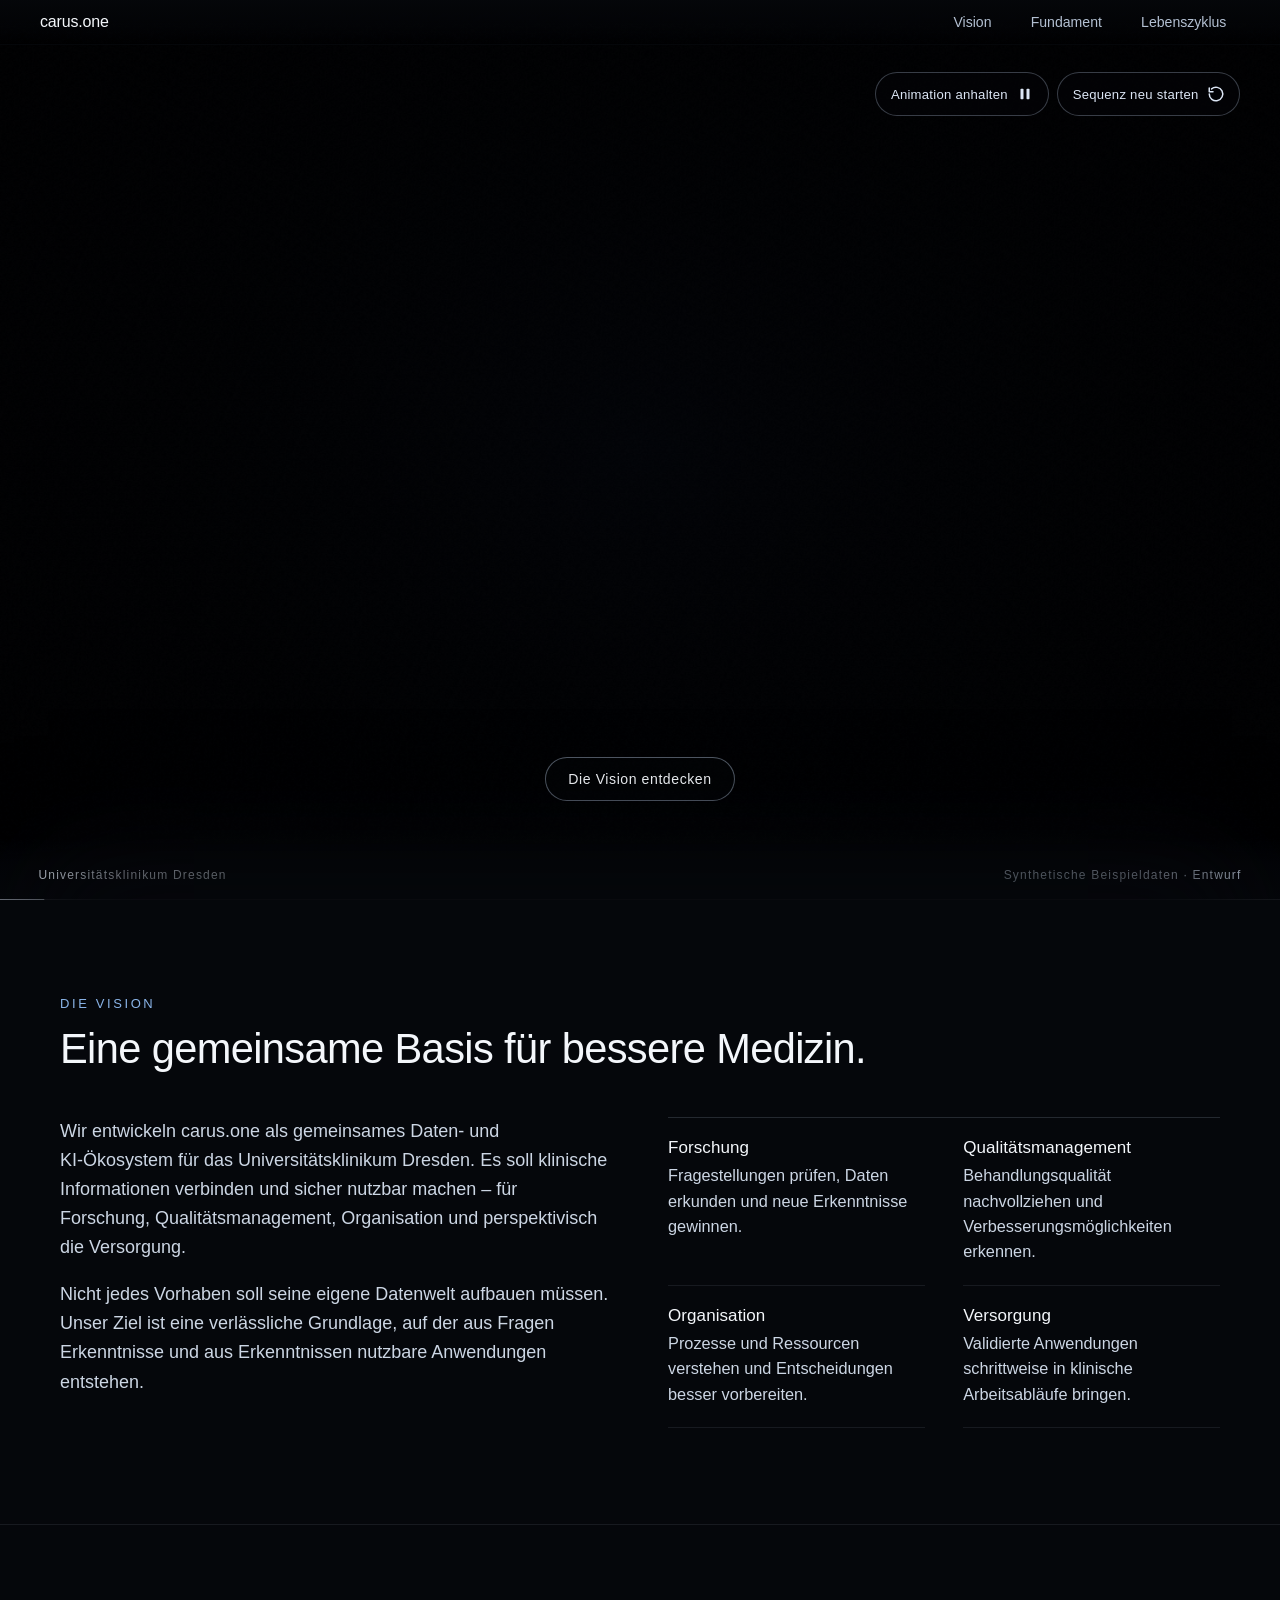
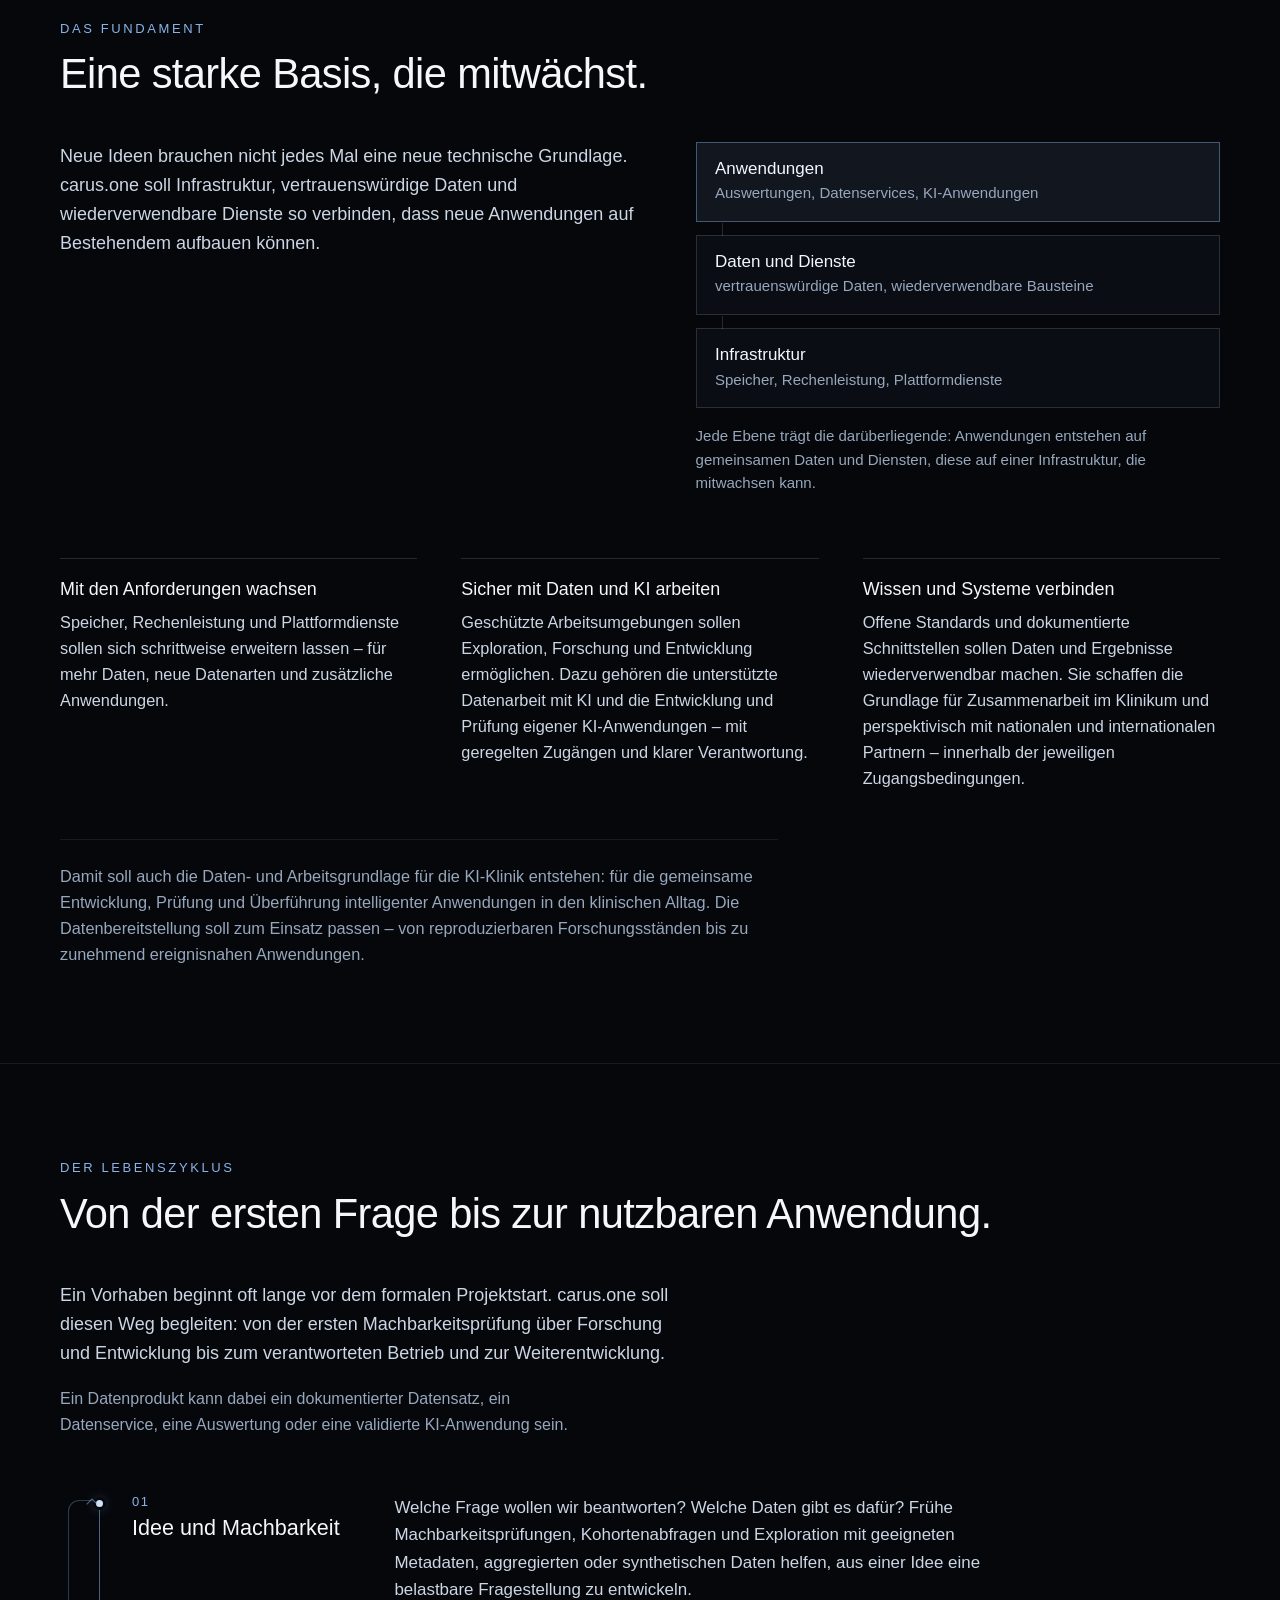
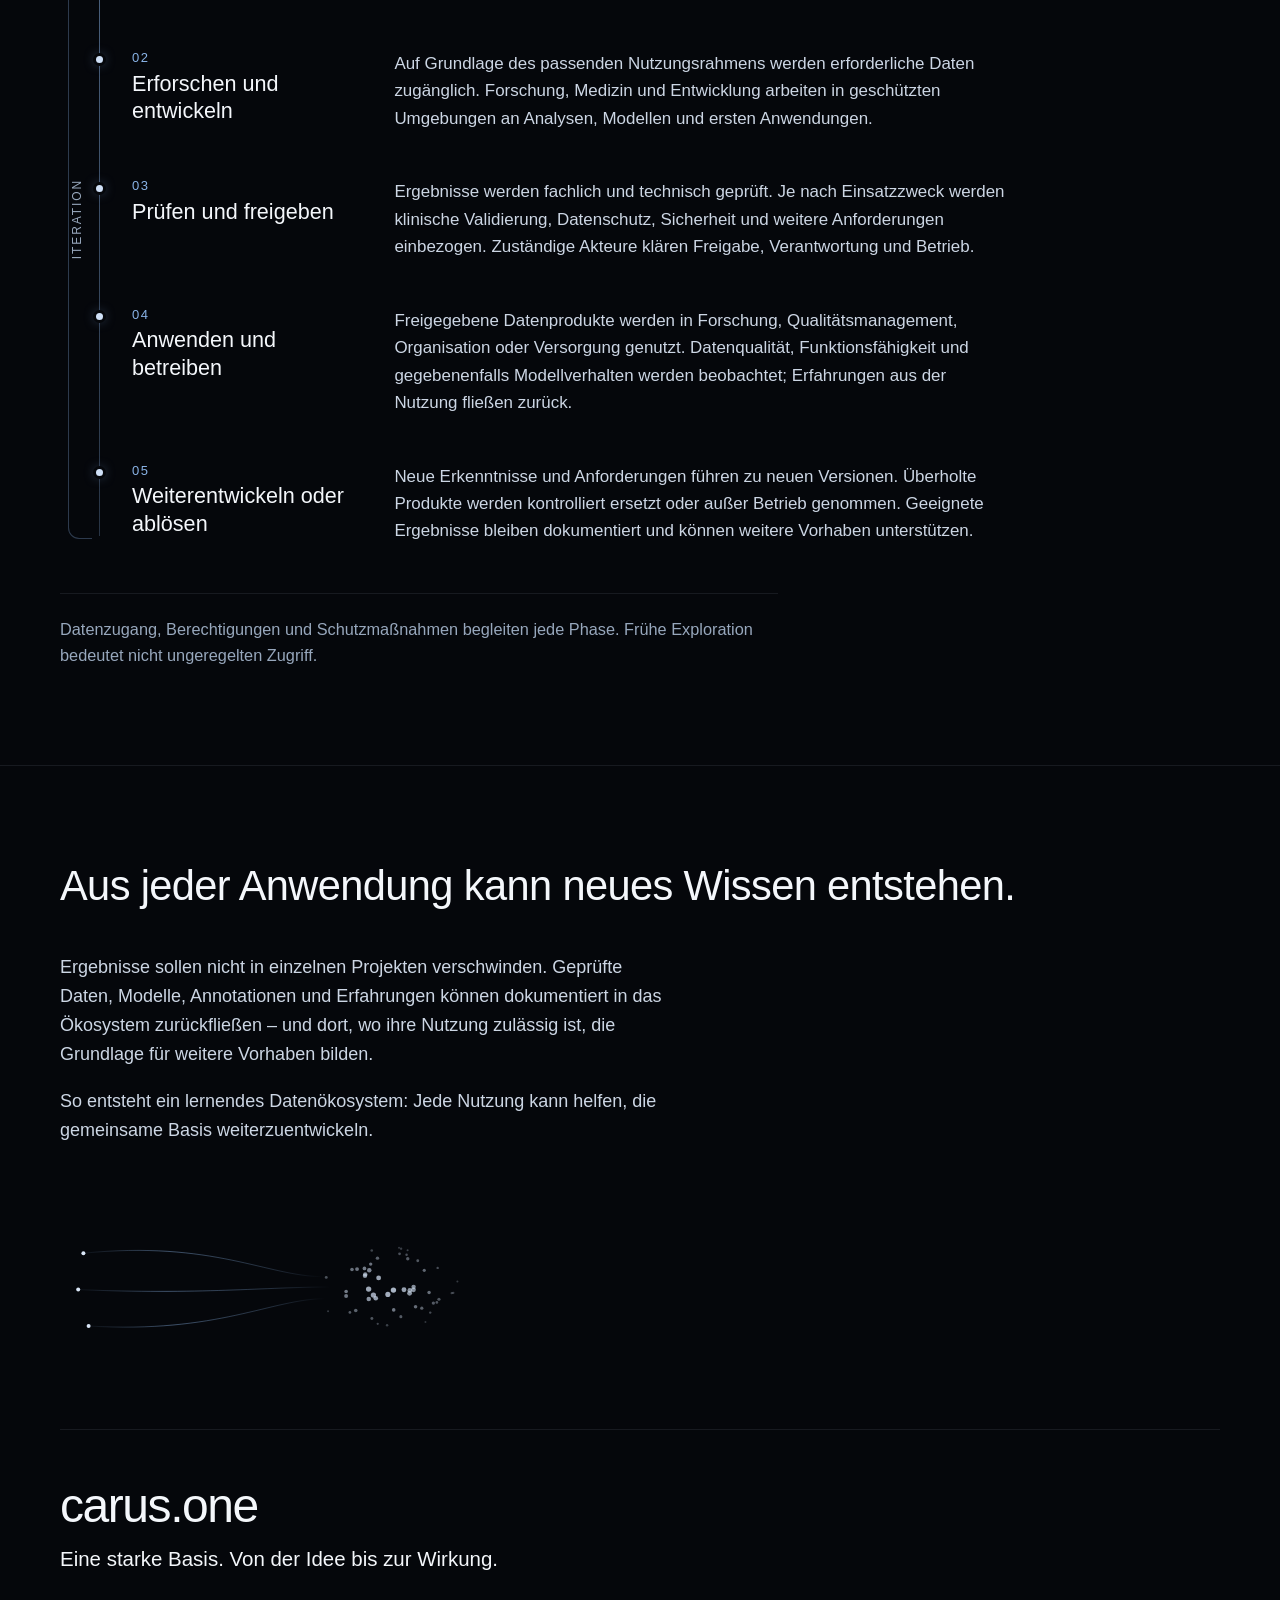
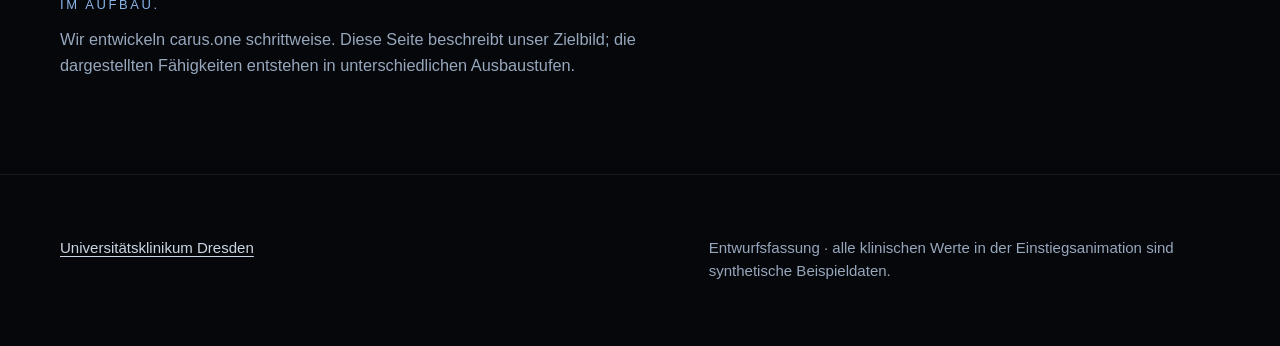
==== commit f10322f8: "Beschriftungen springen nicht mehr, neues Abschlussmotiv Zwei Sachen, die im Bild stoerten.  1. Die " ====
--- a/index.html
+++ b/index.html
@@ -384,31 +384,81 @@
           <p>So entsteht ein lernendes Daten&ouml;kosystem: Jede Nutzung kann helfen, die gemeinsame Basis weiterzuentwickeln.</p>
         </div>
 
-        <!-- Ein einzelnes, ruhiges Motiv: Ergebnisse fliessen in das Netz zurueck. -->
-        <svg class="motif" viewBox="0 0 340 130" role="img" aria-label="Wenige Punkte, deren Verbindungen in eine gemeinsame Struktur zur&uuml;ckf&uuml;hren.">
-          <g class="motif__lines">
-            <path d="M22 65 C80 44 120 84 178 65"></path>
-            <path d="M22 65 C78 88 122 40 178 65"></path>
-            <path d="M178 65 C214 46 236 40 262 44"></path>
-            <path d="M178 65 C214 84 236 90 262 86"></path>
-            <path d="M178 65 L252 65"></path>
-            <path d="M262 44 L300 58"></path>
-            <path d="M262 86 L300 72"></path>
-            <path d="M252 65 L300 58"></path>
-            <path d="M252 65 L300 72"></path>
-            <path d="M300 58 L318 40"></path>
-            <path d="M300 72 L322 88"></path>
+        <!-- Ein einzelnes, ruhiges Motiv: drei Ergebnisse laufen als feine
+             Spuren in die gemeinsame Punktwolke zurueck. Greift die
+             Partikelaesthetik des Einstiegs auf, ohne ein Diagramm zu sein. -->
+        <svg class="motif" viewBox="0 0 320 120" role="img" aria-label="Drei einzelne Ergebnisse laufen als feine Spuren in eine gemeinsame Punktwolke zur&uuml;ck.">
+          <defs>
+            <linearGradient id="motifFade" x1="0" y1="0" x2="1" y2="0">
+              <stop offset="0" stop-color="#8ab4e8" stop-opacity="0.05"/>
+              <stop offset="0.35" stop-color="#8ab4e8" stop-opacity="0.42"/>
+              <stop offset="0.78" stop-color="#8ab4e8" stop-opacity="0.22"/>
+              <stop offset="1" stop-color="#8ab4e8" stop-opacity="0"/>
+            </linearGradient>
+          </defs>
+          <g class="motif__trails">
+            <path d="M18 34 C118 24 160 52 202 52"/>
+            <path d="M14 62 C108 66 158 60 208 60"/>
+            <path d="M22 90 C122 96 163 69 204 69"/>
           </g>
-          <g class="motif__dots">
-            <line x1="22" y1="65" x2="22" y2="65"></line>
-            <line class="motif__hub" x1="178" y1="65" x2="178" y2="65"></line>
-            <line x1="262" y1="44" x2="262" y2="44"></line>
-            <line x1="262" y1="86" x2="262" y2="86"></line>
-            <line x1="252" y1="65" x2="252" y2="65"></line>
-            <line class="motif__far" x1="300" y1="58" x2="300" y2="58"></line>
-            <line class="motif__far" x1="300" y1="72" x2="300" y2="72"></line>
-            <line class="motif__far" x1="318" y1="40" x2="318" y2="40"></line>
-            <line class="motif__far" x1="322" y1="88" x2="322" y2="88"></line>
+          <g class="motif__seeds">
+            <line x1="18" y1="34" x2="18" y2="34"/>
+            <line x1="14" y1="62" x2="14" y2="62"/>
+            <line x1="22" y1="90" x2="22" y2="90"/>
+          </g>
+          <g class="motif__cloud">
+            <circle cx="260.8" cy="29.8" r="0.74" opacity="0.25"/>
+            <circle cx="206.2" cy="78.7" r="0.75" opacity="0.25"/>
+            <circle cx="281.1" cy="87.0" r="0.77" opacity="0.22"/>
+            <circle cx="305.7" cy="55.8" r="0.78" opacity="0.24"/>
+            <circle cx="267.4" cy="31.8" r="0.79" opacity="0.27"/>
+            <circle cx="301.3" cy="64.8" r="0.86" opacity="0.29"/>
+            <circle cx="244.4" cy="88.3" r="0.88" opacity="0.30"/>
+            <circle cx="302.5" cy="64.5" r="0.90" opacity="0.28"/>
+            <circle cx="284.8" cy="79.7" r="0.92" opacity="0.32"/>
+            <circle cx="290.5" cy="45.3" r="0.92" opacity="0.33"/>
+            <circle cx="262.4" cy="30.5" r="0.92" opacity="0.26"/>
+            <circle cx="266.6" cy="35.2" r="0.95" opacity="0.34"/>
+            <circle cx="251.6" cy="89.4" r="0.96" opacity="0.27"/>
+            <circle cx="239.8" cy="31.9" r="1.00" opacity="0.29"/>
+            <circle cx="289.9" cy="71.9" r="1.05" opacity="0.37"/>
+            <circle cx="261.2" cy="34.5" r="1.06" opacity="0.34"/>
+            <circle cx="223.0" cy="79.6" r="1.07" opacity="0.38"/>
+            <circle cx="275.2" cy="39.8" r="1.09" opacity="0.38"/>
+            <circle cx="204.8" cy="52.6" r="1.11" opacity="0.35"/>
+            <circle cx="239.9" cy="84.3" r="1.14" opacity="0.37"/>
+            <circle cx="262.2" cy="82.8" r="1.17" opacity="0.39"/>
+            <circle cx="280.2" cy="47.2" r="1.22" opacity="0.45"/>
+            <circle cx="291.5" cy="69.4" r="1.22" opacity="0.37"/>
+            <circle cx="278.3" cy="76.3" r="1.26" opacity="0.42"/>
+            <circle cx="287.2" cy="72.4" r="1.28" opacity="0.39"/>
+            <circle cx="267.5" cy="38.3" r="1.30" opacity="0.40"/>
+            <circle cx="239.0" cy="42.4" r="1.30" opacity="0.50"/>
+            <circle cx="283.9" cy="64.2" r="1.31" opacity="0.49"/>
+            <circle cx="244.2" cy="37.8" r="1.32" opacity="0.42"/>
+            <circle cx="273.5" cy="75.2" r="1.36" opacity="0.48"/>
+            <circle cx="227.5" cy="78.1" r="1.37" opacity="0.43"/>
+            <circle cx="224.6" cy="46.5" r="1.39" opacity="0.49"/>
+            <circle cx="256.7" cy="77.6" r="1.39" opacity="0.52"/>
+            <circle cx="220.1" cy="63.5" r="1.40" opacity="0.54"/>
+            <circle cx="234.2" cy="45.7" r="1.42" opacity="0.54"/>
+            <circle cx="228.5" cy="46.2" r="1.48" opacity="0.51"/>
+            <circle cx="220.1" cy="67.0" r="1.52" opacity="0.52"/>
+            <circle cx="272.0" cy="59.9" r="1.67" opacity="0.64"/>
+            <circle cx="234.8" cy="50.3" r="1.71" opacity="0.63"/>
+            <circle cx="237.5" cy="69.3" r="1.72" opacity="0.65"/>
+            <circle cx="234.6" cy="51.4" r="1.72" opacity="0.64"/>
+            <circle cx="237.9" cy="47.2" r="1.73" opacity="0.59"/>
+            <circle cx="242.9" cy="68.7" r="1.78" opacity="0.70"/>
+            <circle cx="269.1" cy="62.6" r="1.81" opacity="0.67"/>
+            <circle cx="271.9" cy="62.2" r="1.84" opacity="0.64"/>
+            <circle cx="245.1" cy="53.0" r="1.85" opacity="0.74"/>
+            <circle cx="268.9" cy="64.9" r="1.88" opacity="0.66"/>
+            <circle cx="264.6" cy="62.1" r="1.90" opacity="0.72"/>
+            <circle cx="252.2" cy="65.7" r="1.97" opacity="0.78"/>
+            <circle cx="241.1" cy="66.2" r="2.04" opacity="0.73"/>
+            <circle cx="237.4" cy="61.6" r="2.06" opacity="0.75"/>
+            <circle cx="256.5" cy="62.4" r="2.07" opacity="0.81"/>
           </g>
         </svg>
 
--- a/css/page.css
+++ b/css/page.css
@@ -534,32 +534,32 @@
 
 .motif {
   display: block;
-  width: min(24rem, 100%);
+  width: min(26rem, 100%);
   height: auto;
   margin: clamp(2.5rem, 5vw, 4rem) 0 0;
 }
 
-.motif__lines path {
+/* Die Spuren: sehr fein, damit sie nicht als Diagrammlinien lesen. */
+.motif__trails path {
+  /* Der Verlauf laesst die Spur am Anfang aufscheinen und in der Wolke
+     verschwinden - so wirkt sie nicht wie eine Diagrammlinie. */
   fill: none;
-  stroke: rgba(138, 180, 232, 0.4);
+  stroke: url(#motifFade);
   stroke-width: 1;
   vector-effect: non-scaling-stroke;
 }
 
-.motif__dots line {
+/* Die drei Ergebnisse am Anfang der Spuren. */
+.motif__seeds line {
   stroke: #dbe7f8;
-  stroke-width: 4.5;
+  stroke-width: 4;
   stroke-linecap: round;
   vector-effect: non-scaling-stroke;
 }
 
-.motif__hub {
-  stroke-width: 8 !important;
-}
-
-.motif__far {
-  stroke: #93a3b8 !important;
-  stroke-width: 3 !important;
+/* Die Wolke: dieselbe Anmutung wie die Partikel im Einstieg. */
+.motif__cloud circle {
+  fill: #cfdcef;
 }
 
 .close {
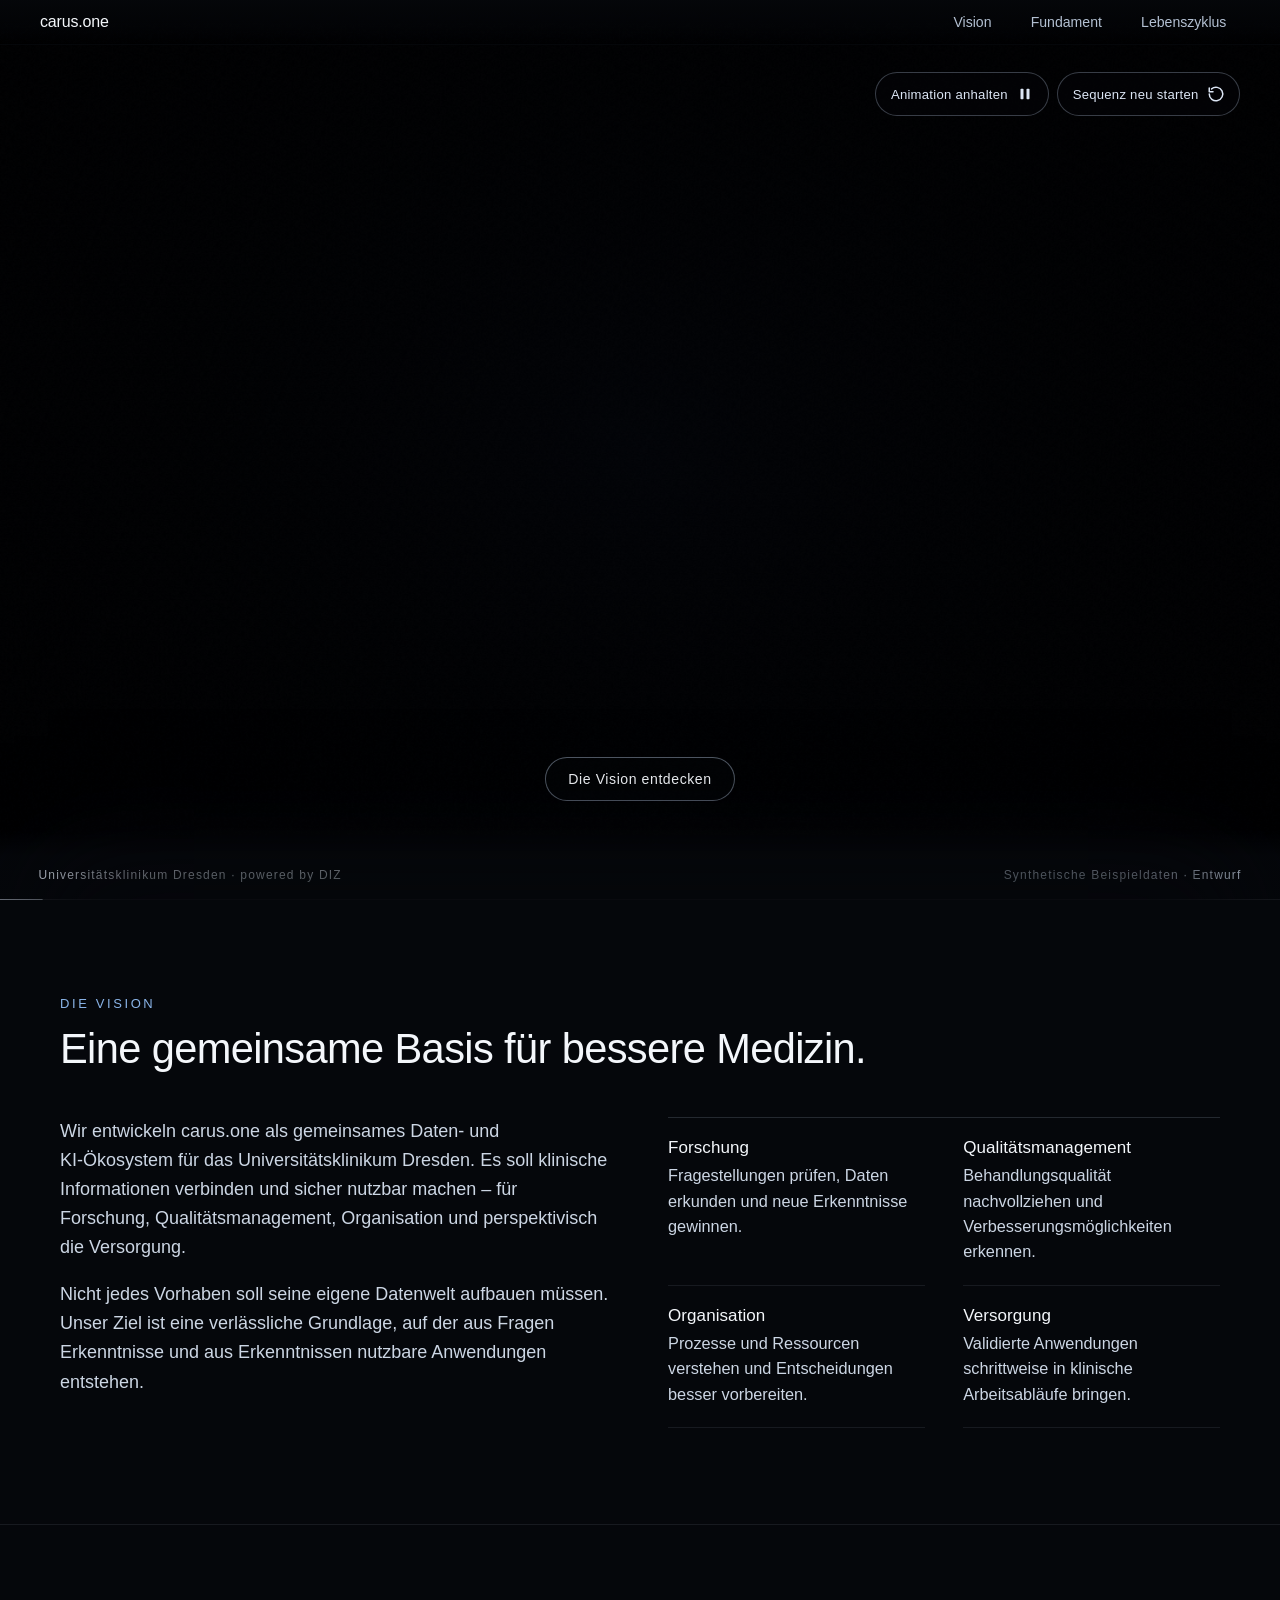
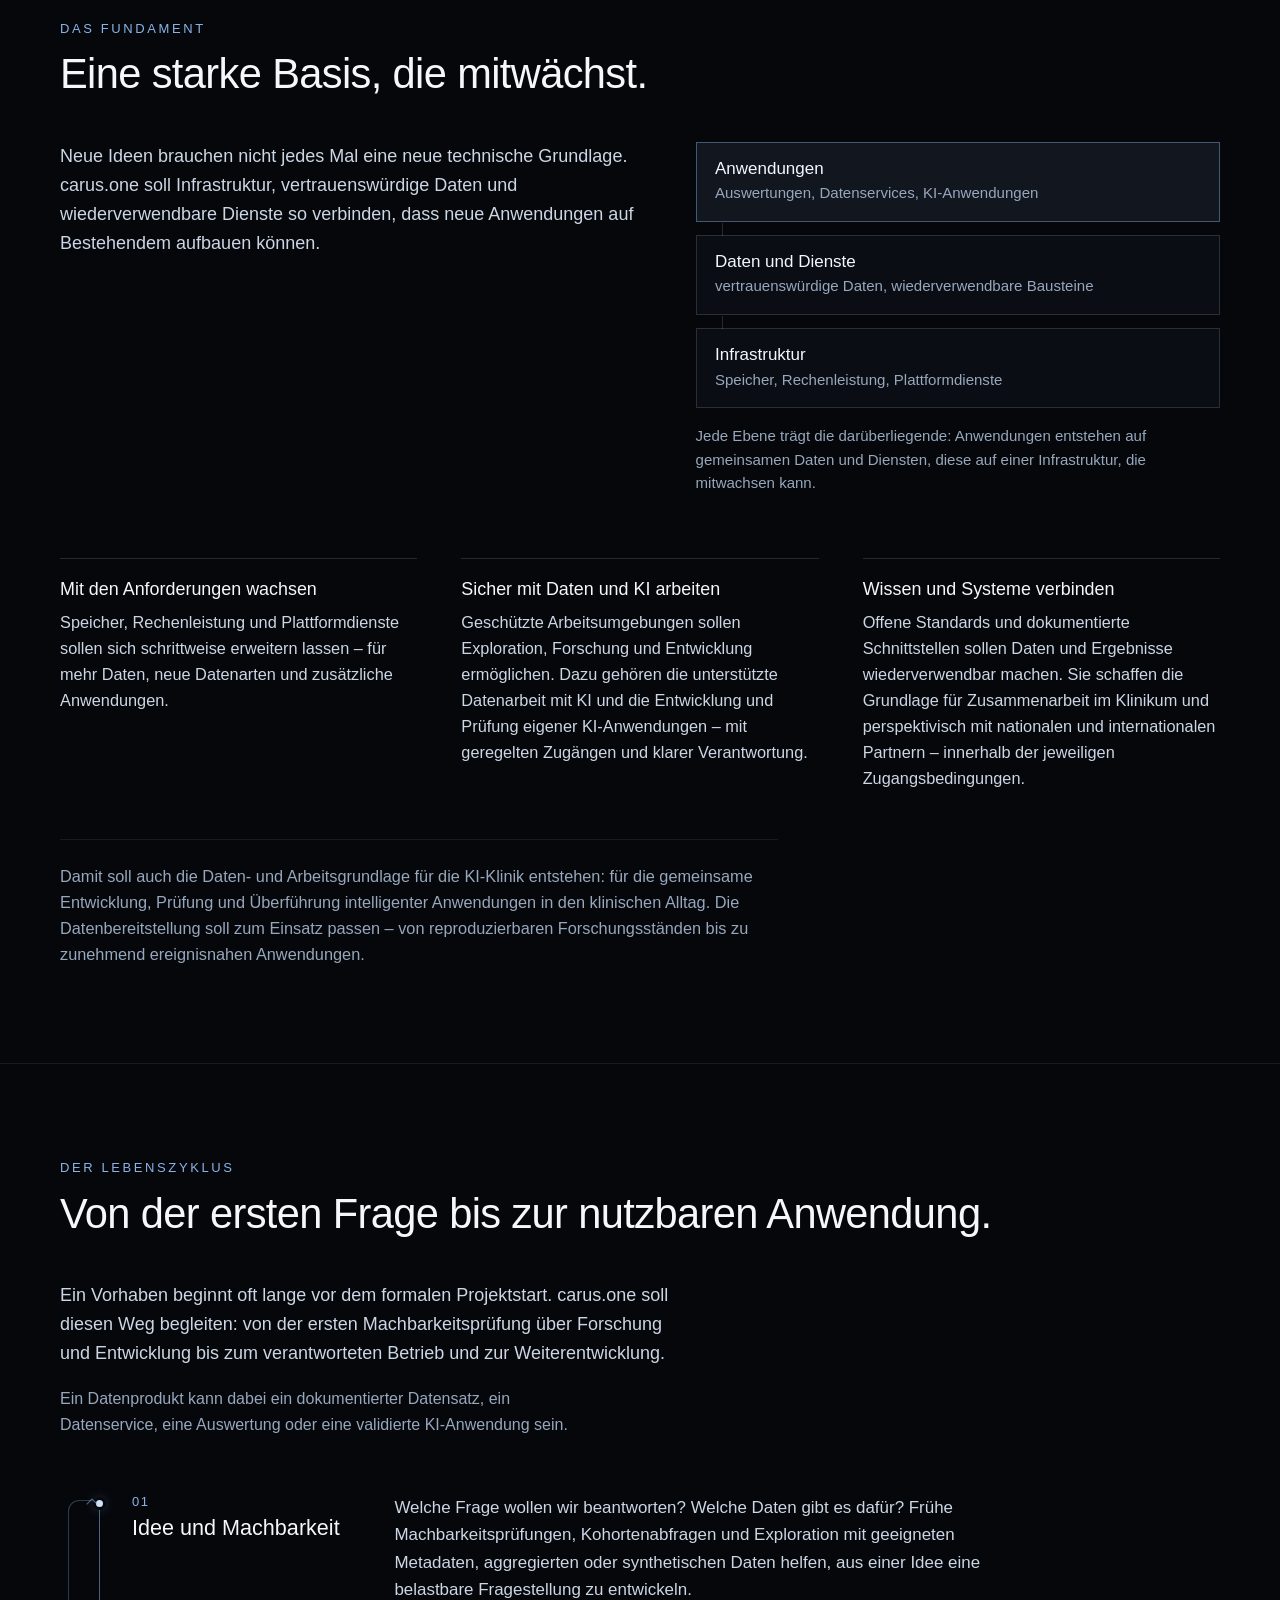
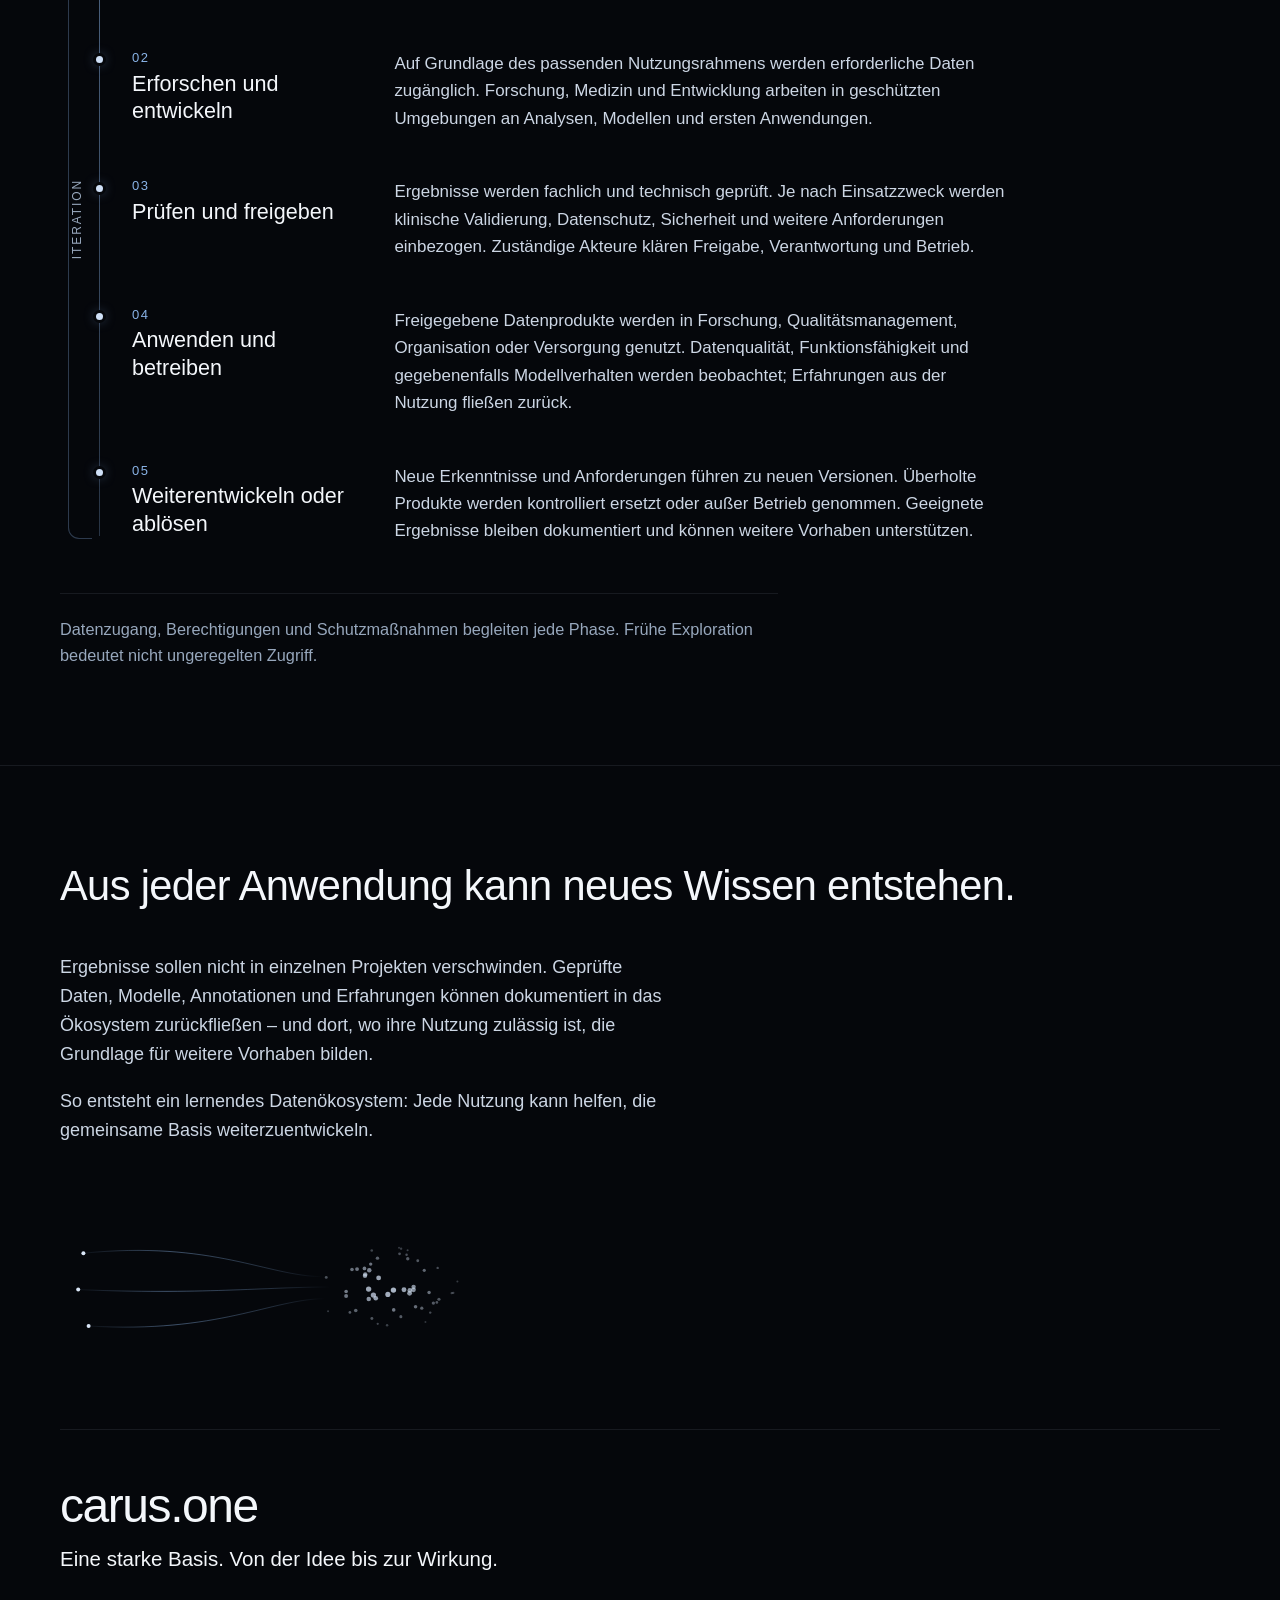
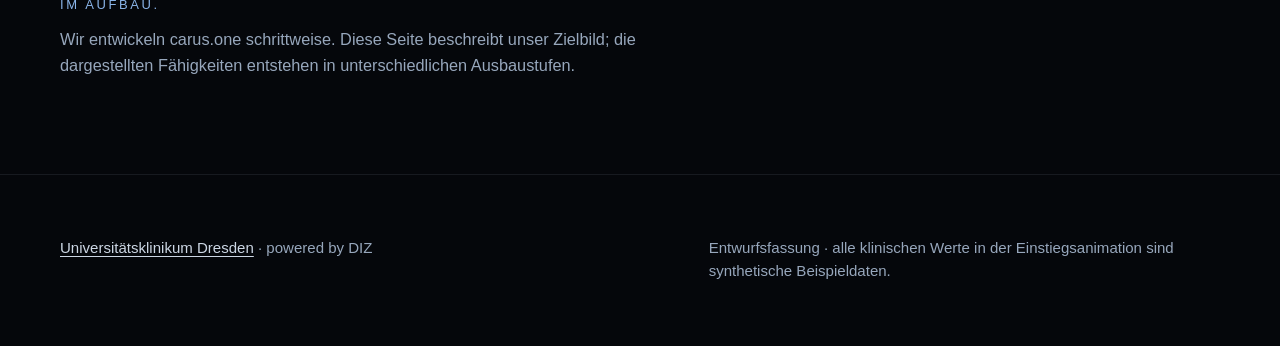
==== commit dda75022: "Vortragsseiten: Sequenz im Vollbild, Folien, Film als Rueckfall Die Sequenz soll auch im Vortrag lau" ====
--- a/index.html
+++ b/index.html
@@ -66,6 +66,9 @@
     </nav>
   </header>
 
+  <!-- teaser:start - Quelle der abgeleiteten Seiten, siehe
+       tools/embed-teaser.py. Aenderungen hier, dann das Werkzeug laufen
+       lassen; nicht in den Zielseiten von Hand nacharbeiten. -->
   <section class="c1" data-c1 id="top" aria-label="Einstiegsanimation von carus.one">
     <canvas class="c1__canvas" data-c1-canvas aria-hidden="true"></canvas>
 
@@ -206,7 +209,7 @@
     <a class="c1-enter" href="#vision">Die Vision entdecken</a>
 
     <p class="c1-foot">
-      <span class="c1-foot__org">Universit&auml;tsklinikum Dresden</span>
+      <span class="c1-foot__org">Universit&auml;tsklinikum Dresden &middot; powered by DIZ</span>
       <span class="c1-foot__note">Synthetische Beispieldaten &middot; Entwurf</span>
     </p>
 
@@ -232,6 +235,7 @@
 
     <div class="c1-progress" aria-hidden="true"><i data-c1-progress></i></div>
   </section>
+  <!-- teaser:end -->
 
 
   <!-- ================================================================ *
@@ -474,7 +478,7 @@
 
   <footer class="v-foot">
     <div class="v-foot__inner">
-      <p class="v-foot__org"><a href="https://www.uniklinikum-dresden.de/" rel="noopener">Universit&auml;tsklinikum Dresden</a></p>
+      <p class="v-foot__org"><a href="https://www.uniklinikum-dresden.de/" rel="noopener">Universit&auml;tsklinikum Dresden</a> &middot; powered by DIZ</p>
       <p class="v-foot__note">Entwurfsfassung &middot; alle klinischen Werte in der Einstiegsanimation sind synthetische Beispieldaten.</p>
     </div>
   </footer>
--- a/css/teaser.css
+++ b/css/teaser.css
@@ -137,12 +137,16 @@
      sind – 51 dauerhafte Ebenen wären teurer als keine. */
 }
 
-/* Ein klinischer Datenpunkt: nur Typografie und eine hauchdünne Linie. */
+/* Ein klinischer Datenpunkt: nur Typografie und eine hauchdünne Linie.
+   Die Breite ist gedeckelt und der Text darf umbrechen, damit auch auf
+   schmalen Geräten keine Zeile über den Bildrand hinausläuft. */
 .c1-dp {
   margin: 0;
+  max-width: min(24rem, calc(100vw - 2.6rem));
   padding-left: 1.15rem;
   border-left: 1px solid rgba(214, 226, 245, 0.32);
   text-align: left;
+  white-space: normal;
 }
 
 /* Am rechten Bildrand steht der Text links vom Punkt, die Linie wandert mit. */
@@ -152,6 +156,16 @@
   border-left: 0;
   border-right: 1px solid rgba(214, 226, 245, 0.32);
   text-align: right;
+}
+
+/* Reicht der Platz weder rechts noch links vom Punkt - der Regelfall auf
+   dem Telefon -, setzt das Skript die Beschriftung unter den Punkt. Dann
+   trägt sie die Linie oben und bleibt vollständig im Bild. */
+.c1-dp.is-stack {
+  padding: 1.05rem 0 0;
+  border-left: 0;
+  border-top: 1px solid rgba(214, 226, 245, 0.32);
+  text-align: left;
 }
 
 .c1-dp__k,
@@ -708,8 +722,8 @@
      nicht erst im Finale. Der Verlauf sichert den Kontrast auch dort,
      wo gerade helle Partikel liegen. */
   opacity: 1;
-  background-image: linear-gradient(to top, rgba(5, 7, 11, 0.94), rgba(5, 7, 11, 0.6) 55%, rgba(5, 7, 11, 0));
-  padding-top: 2.2rem;
+  background-image: linear-gradient(to top, rgba(5, 7, 11, 0.97), rgba(5, 7, 11, 0.92) 60%, rgba(5, 7, 11, 0));
+  padding-top: 2.6rem;
 }
 
 .c1-foot__org {
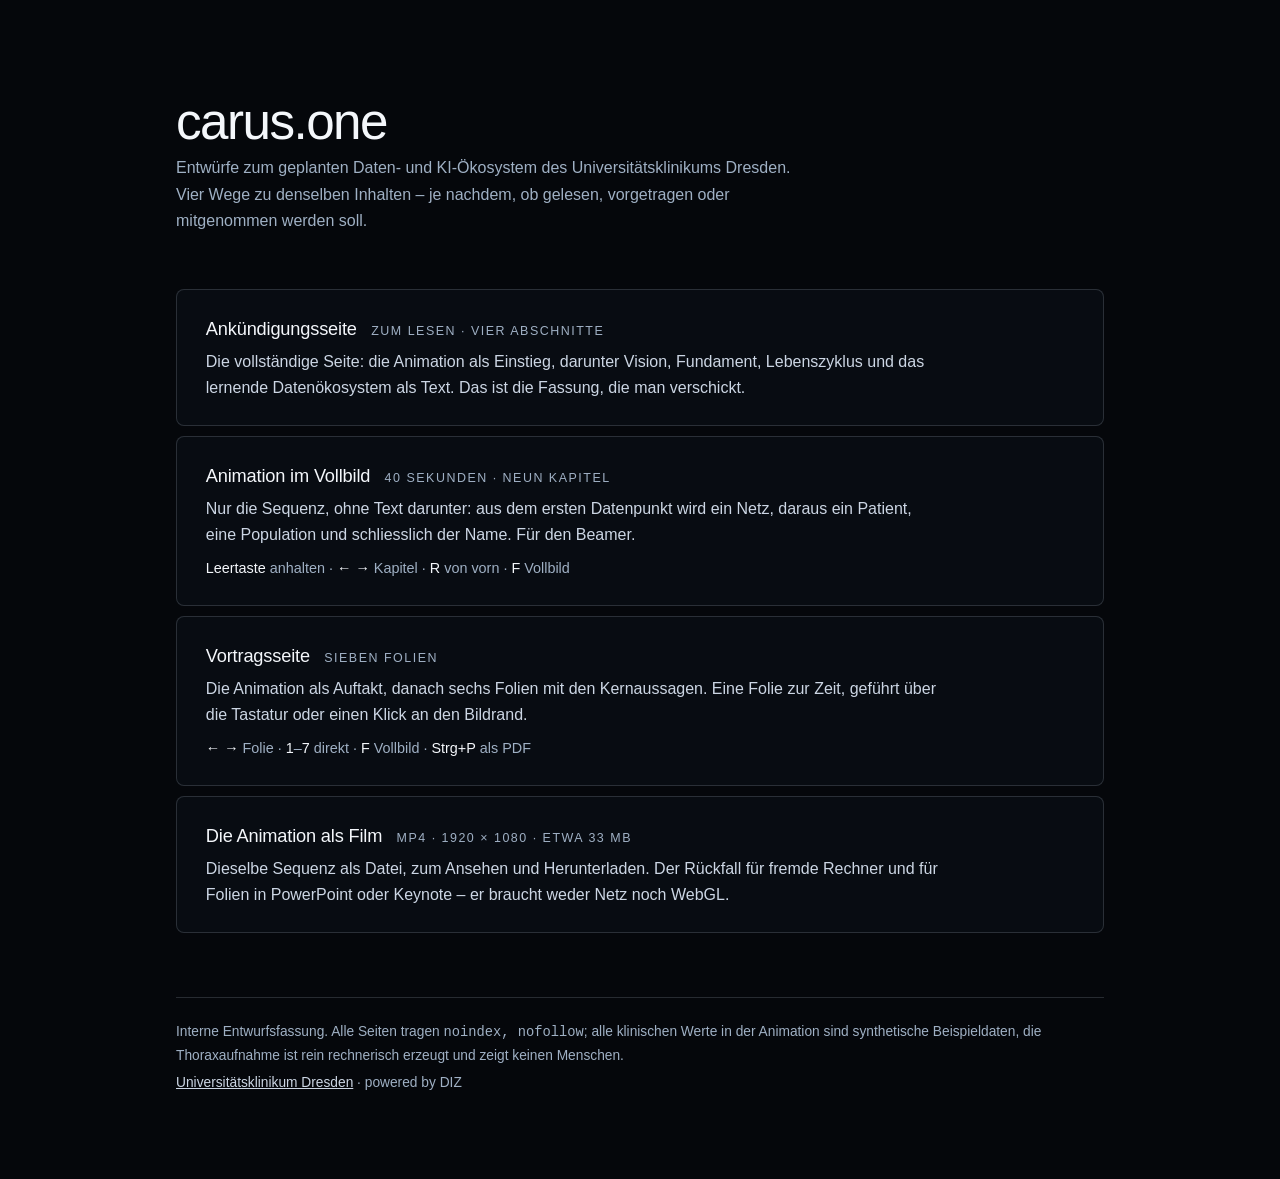
==== commit 56e18c2b: "index ist die Uebersicht, die Ankuendigungsseite zieht nach ankuendigung/ Bisher war die Wurzel glei" ====
--- a/index.html
+++ b/index.html
@@ -1,17 +1,16 @@
 <!DOCTYPE html>
 <!--
-  carus.one - Ankuendigungsseite (Entwurf).
+  carus.one - Uebersicht (Entwurf).
 
-  Eigenstaendige statische Seite: eine HTML-Datei, zwei Stylesheets, zwei
-  Skripte, vier Bilder. Kein Generator, kein Framework, keine externen
-  Abhaengigkeiten. Alle Pfade sind relativ, damit die Seite im
-  Unterverzeichnis einer GitHub-Projektseite genauso laeuft wie unter
-  einer eigenen Domain.
+  Nur ein Verteiler: vier Wege zu denselben Inhalten, je nach Anlass -
+  lesen, vortragen, oder den Film mitnehmen. Die Seite bringt keine
+  Animation und kein JavaScript mit, damit sie sofort steht.
 
-  Alle klinischen Werte in der Einstiegsanimation sind synthetische
-  Beispieldaten. Das Roentgenbild ist rein rechnerisch erzeugt
-  (tools/carus-xray.py), Symbol und Vorschaubild ebenso
-  (tools/carus-brand.py).
+  Die Inhalte selbst liegen in den Unterseiten:
+    ankuendigung/   die vollstaendige Seite zum Lesen (mit Animation)
+    teaser/         nur die Animation, Vollbild, ueber Tasten gefuehrt
+    praesentation/  Animation als Auftakt, danach sechs Folien
+    backup/         dieselbe Animation als MP4
 -->
 <html lang="de">
 
@@ -19,472 +18,95 @@
   <meta charset="utf-8">
   <meta name="viewport" content="width=device-width, initial-scale=1">
   <meta name="robots" content="noindex, nofollow">
-  <title>carus.one &ndash; Daten und KI f&uuml;r die Universit&auml;tsmedizin</title>
-  <meta name="description" content="carus.one entsteht als gemeinsames Daten- und KI-Ökosystem des Universitätsklinikums Dresden – für Forschung, Qualitätsmanagement, Organisation und perspektivisch die Versorgung. Die Plattform ist im Aufbau.">
+  <title>carus.one &ndash; &Uuml;bersicht</title>
+  <meta name="description" content="Übersicht über die Entwürfe zu carus.one: Ankündigungsseite, Animation im Vollbild, Vortragsseite und der Film zum Herunterladen.">
   <meta name="theme-color" content="#05070b">
   <link rel="icon" href="img/carus-icon.svg" type="image/svg+xml">
   <link rel="apple-touch-icon" href="img/carus-icon-180.png">
-  <meta property="og:type" content="website">
-  <meta property="og:locale" content="de_DE">
-  <meta property="og:site_name" content="carus.one">
-  <meta property="og:url" content="https://justazes.github.io/spielbereich/">
-  <meta property="og:title" content="carus.one – Daten und KI für die Universitätsmedizin">
-  <meta property="og:description" content="Ein gemeinsames Daten- und KI-Ökosystem für Forschung, Qualitätsmanagement, Organisation und perspektivisch die Versorgung. Im Aufbau.">
-  <meta property="og:image" content="https://justazes.github.io/spielbereich/img/carus-share.png">
-  <meta property="og:image:width" content="1200">
-  <meta property="og:image:height" content="630">
-  <meta property="og:image:alt" content="carus.one – dunkles Datennetz mit dem Schriftzug carus.one">
-  <meta name="twitter:card" content="summary_large_image">
-  <link rel="stylesheet" href="css/teaser.css">
-  <link rel="stylesheet" href="css/page.css">
-  <noscript>
-    <style>
-      .c1__canvas { display: none !important; }
-      .c1__stars { display: block !important; }
-      .c1__layer,
-      .c1-tools,
-      .c1-progress { display: none !important; }
-      .c1-word,
-      .c1-slogan__a,
-      .c1-slogan__b,
-      .c1-final > p { opacity: 1 !important; visibility: visible !important; transform: none !important; }
-    </style>
-  </noscript>
+  <link rel="stylesheet" href="css/start.css">
 </head>
 
 <body>
-  <a class="v-skip" href="#inhalt">Zum Inhalt springen</a>
+  <div class="st">
+    <header>
+      <h1 class="st__word">carus<b>.one</b></h1>
+      <p class="st__lead">Entw&uuml;rfe zum geplanten Daten- und
+        KI-&Ouml;kosystem des Universit&auml;tsklinikums Dresden. Vier Wege
+        zu denselben Inhalten &ndash; je nachdem, ob gelesen, vorgetragen
+        oder mitgenommen werden soll.</p>
+    </header>
 
-  <header class="v-nav">
-    <a class="v-nav__brand" href="#top">carus.one</a>
-    <nav aria-label="Abschnitte dieser Seite">
-      <ul>
-        <li><a href="#vision">Vision</a></li>
-        <li><a href="#fundament">Fundament</a></li>
-        <li><a href="#lebenszyklus">Lebenszyklus</a></li>
+    <main>
+      <ul class="st__list">
+
+        <li class="st__item">
+          <a class="st__link" href="ankuendigung/">
+            <div class="st__head">
+              <h2 class="st__name">Ank&uuml;ndigungsseite</h2>
+              <span class="st__facts">Zum Lesen &middot; vier Abschnitte</span>
+            </div>
+            <p class="st__what">Die vollst&auml;ndige Seite: die Animation als
+              Einstieg, darunter <em>Vision</em>, <em>Fundament</em>,
+              <em>Lebenszyklus</em> und das lernende Daten&ouml;kosystem als
+              Text. Das ist die Fassung, die man verschickt.</p>
+          </a>
+        </li>
+
+        <li class="st__item">
+          <a class="st__link" href="teaser/">
+            <div class="st__head">
+              <h2 class="st__name">Animation im Vollbild</h2>
+              <span class="st__facts">40 Sekunden &middot; neun Kapitel</span>
+            </div>
+            <p class="st__what">Nur die Sequenz, ohne Text darunter: aus dem
+              ersten Datenpunkt wird ein Netz, daraus ein Patient, eine
+              Population und schliesslich der Name. F&uuml;r den Beamer.</p>
+            <p class="st__keys"><b>Leertaste</b> anhalten &middot;
+              <b>&larr; &rarr;</b> Kapitel &middot; <b>R</b> von vorn &middot;
+              <b>F</b> Vollbild</p>
+          </a>
+        </li>
+
+        <li class="st__item">
+          <a class="st__link" href="praesentation/">
+            <div class="st__head">
+              <h2 class="st__name">Vortragsseite</h2>
+              <span class="st__facts">Sieben Folien</span>
+            </div>
+            <p class="st__what">Die Animation als Auftakt, danach sechs Folien
+              mit den Kernaussagen. Eine Folie zur Zeit, gef&uuml;hrt &uuml;ber
+              die Tastatur oder einen Klick an den Bildrand.</p>
+            <p class="st__keys"><b>&larr; &rarr;</b> Folie &middot;
+              <b>1</b>&ndash;<b>7</b> direkt &middot; <b>F</b> Vollbild
+              &middot; <b>Strg+P</b> als PDF</p>
+          </a>
+        </li>
+
+        <li class="st__item">
+          <a class="st__link" href="backup/">
+            <div class="st__head">
+              <h2 class="st__name">Die Animation als Film</h2>
+              <span class="st__facts">MP4 &middot; 1920 &times; 1080 &middot; etwa 33 MB</span>
+            </div>
+            <p class="st__what">Dieselbe Sequenz als Datei, zum Ansehen und
+              Herunterladen. Der R&uuml;ckfall f&uuml;r fremde Rechner und
+              f&uuml;r Folien in PowerPoint oder Keynote &ndash; er braucht
+              weder Netz noch WebGL.</p>
+          </a>
+        </li>
+
       </ul>
-    </nav>
-  </header>
+    </main>
 
-  <!-- teaser:start - Quelle der abgeleiteten Seiten, siehe
-       tools/embed-teaser.py. Aenderungen hier, dann das Werkzeug laufen
-       lassen; nicht in den Zielseiten von Hand nacharbeiten. -->
-  <section class="c1" data-c1 id="top" aria-label="Einstiegsanimation von carus.one">
-    <canvas class="c1__canvas" data-c1-canvas aria-hidden="true"></canvas>
-
-    <div class="c1__stars" aria-hidden="true"></div>
-
-    <div class="c1__layer">
-    <!-- Szene 3: klinische Datenpunkte entlang des Kamerapfads.
-         Das Zeitfenster kommt aus DP_START/DP_STEP im Skript (data-c1-dp),
-         from/to hier sind nur Dokumentation. -->
-    <figure class="c1-dp" data-c1-dp="0" data-c1-align="right" data-c1-anchor="node:spine0" data-c1-from="0.160" data-c1-to="0.203"><span class="c1-dp__k">Diagnose</span><span class="c1-dp__v">ICD-10-GM &middot; I50.1</span><span class="c1-dp__s">FHIR &middot; Condition</span></figure>
-    <figure class="c1-dp" data-c1-dp="1" data-c1-align="right" data-c1-anchor="node:spine1" data-c1-from="0.203" data-c1-to="0.245"><span class="c1-dp__k">Alter</span><span class="c1-dp__v">35 Jahre</span><span class="c1-dp__s">FHIR &middot; Patient</span></figure>
-    <figure class="c1-dp" data-c1-dp="2" data-c1-align="right" data-c1-anchor="node:spine2" data-c1-from="0.245" data-c1-to="0.287"><span class="c1-dp__k">Labor</span><span class="c1-dp__v">CRP &middot; 18.4 mg/L</span><span class="c1-dp__s">LOINC &middot; 1988-5 &middot; FHIR &middot; Observation</span></figure>
-    <figure class="c1-dp" data-c1-dp="3" data-c1-align="right" data-c1-anchor="node:spine3" data-c1-from="0.287" data-c1-to="0.330"><span class="c1-dp__k">Prozedur</span><span class="c1-dp__v">OPS &middot; 5-351.02</span><span class="c1-dp__s">FHIR &middot; Procedure</span></figure>
-    <figure class="c1-dp" data-c1-dp="4" data-c1-align="right" data-c1-anchor="node:spine4" data-c1-from="0.330" data-c1-to="0.372"><span class="c1-dp__k">Medikation</span><span class="c1-dp__v">Wirkstoff &middot; Dosis &middot; Zeitpunkt</span><span class="c1-dp__s">FHIR &middot; MedicationStatement</span></figure>
-    <figure class="c1-dp" data-c1-dp="5" data-c1-align="right" data-c1-anchor="node:spine5" data-c1-from="0.373" data-c1-to="0.415"><span class="c1-dp__k">Bildgebung</span><span class="c1-dp__v">CT &middot; DICOM</span><span class="c1-dp__s">FHIR &middot; ImagingStudy</span></figure>
-
-    <!-- Szene 3b: dieselben Daten, wie sie im Alltag begegnen.
-         Reduzierte Drahtgitter, keine Bildschirmfotos. Zeitfenster und
-         Position kommen aus AR_START/AR_STEP/AR_POS im Skript. -->
-    <figure class="c1-art c1-art--doc" data-c1-art="0" data-c1-from="0.420" data-c1-to="0.452">
-      <figcaption class="c1-art__t">Arztbrief</figcaption>
-      <div class="c1-art__page" aria-hidden="true"><span class="c1-art__hd"></span><span class="c1-art__l"></span><span class="c1-art__l"></span><span class="c1-art__l"></span><span class="c1-art__l"></span><span class="c1-art__l"></span><span class="c1-art__l"></span><span class="c1-art__l"></span><span class="c1-art__l"></span><span class="c1-art__l"></span><span class="c1-art__l"></span><span class="c1-art__l"></span></div>
-      <p class="c1-art__m">FHIR &middot; DocumentReference</p>
-    </figure>
-    <figure class="c1-art c1-art--mon" data-c1-art="1" data-c1-from="0.462" data-c1-to="0.495">
-      <figcaption class="c1-art__t">Vitalwerte &middot; Intensivmedizin</figcaption>
-      <div class="c1-art__mon">
-        <div class="c1-art__trace"><svg class="c1-ecg" viewBox="0 0 240 60" preserveAspectRatio="none" aria-hidden="true"><g class="c1-ecg__g"><path class="c1-ecg__glow" d="M0 30L10 30Q15 23 21 30L29 30L31.5 34L33.5 30L36 5L38.5 30L40.5 41L42.5 30L50 30Q59 17 68 30L80 30M80 30L90 30Q95 23 101 30L109 30L111.5 34L113.5 30L116 5L118.5 30L120.5 41L122.5 30L130 30Q139 17 148 30L160 30M160 30L170 30Q175 23 181 30L189 30L191.5 34L193.5 30L196 5L198.5 30L200.5 41L202.5 30L210 30Q219 17 228 30L240 30M240 30L250 30Q255 23 261 30L269 30L271.5 34L273.5 30L276 5L278.5 30L280.5 41L282.5 30L290 30Q299 17 308 30L320 30M320 30L330 30Q335 23 341 30L349 30L351.5 34L353.5 30L356 5L358.5 30L360.5 41L362.5 30L370 30Q379 17 388 30L400 30M400 30L410 30Q415 23 421 30L429 30L431.5 34L433.5 30L436 5L438.5 30L440.5 41L442.5 30L450 30Q459 17 468 30L480 30"/><path class="c1-ecg__line" d="M0 30L10 30Q15 23 21 30L29 30L31.5 34L33.5 30L36 5L38.5 30L40.5 41L42.5 30L50 30Q59 17 68 30L80 30M80 30L90 30Q95 23 101 30L109 30L111.5 34L113.5 30L116 5L118.5 30L120.5 41L122.5 30L130 30Q139 17 148 30L160 30M160 30L170 30Q175 23 181 30L189 30L191.5 34L193.5 30L196 5L198.5 30L200.5 41L202.5 30L210 30Q219 17 228 30L240 30M240 30L250 30Q255 23 261 30L269 30L271.5 34L273.5 30L276 5L278.5 30L280.5 41L282.5 30L290 30Q299 17 308 30L320 30M320 30L330 30Q335 23 341 30L349 30L351.5 34L353.5 30L356 5L358.5 30L360.5 41L362.5 30L370 30Q379 17 388 30L400 30M400 30L410 30Q415 23 421 30L429 30L431.5 34L433.5 30L436 5L438.5 30L440.5 41L442.5 30L450 30Q459 17 468 30L480 30"/></g></svg></div>
-        <div class="c1-art__grid">
-          <div><b class="c1-art__hr">82</b><i>HF / min</i></div>
-          <div><b>97</b><i>SpO&#8322; %</i></div>
-          <div><b>124/78</b><i>RR mmHg</i></div>
-          <div><b>14</b><i>AF / min</i></div>
-          <div><b>37.4</b><i>Temp &deg;C</i></div>
-          <div><b>0.4</b><i>Lactat mmol/L</i></div>
-        </div>
-      </div>
-      <p class="c1-art__m">FHIR &middot; Observation &middot; LOINC</p>
-    </figure>
-    <figure class="c1-art c1-art--img" data-c1-art="2" data-c1-from="0.505" data-c1-to="0.537">
-      <figcaption class="c1-art__t">R&ouml;ntgenthorax</figcaption>
-      <div class="c1-art__view">
-        <!-- Synthetische Thoraxaufnahme, rein rechnerisch erzeugt von
-             tools/carus-xray.py. Kein echtes Patientenbild. -->
-        <img class="c1-xray" src="img/carus-xray-thorax.png"
-             width="512" height="512" alt="" aria-hidden="true" decoding="async" fetchpriority="low">
-        <span class="c1-art__ov c1-art__ov--tl">CR &middot; PA</span>
-        <span class="c1-art__ov c1-art__ov--tr">512 &times; 512</span>
-        <span class="c1-art__ov c1-art__ov--bl">WL 40 / WW 400</span>
-        <span class="c1-art__ov c1-art__ov--br">synthetisch</span>
-      </div>
-      <p class="c1-art__m">DICOM &middot; FHIR &middot; ImagingStudy</p>
-    </figure>
-
-    <!-- Szene 4: Cluster innerhalb des Patientenkontexts -->
-    <span class="c1-cluster" data-c1-anchor="node:cluster0" data-c1-from="0.5640" data-c1-to="0.6235">Radiology</span>
-    <span class="c1-cluster" data-c1-anchor="node:cluster1" data-c1-from="0.5700" data-c1-to="0.6235">Laboratory</span>
-    <span class="c1-cluster" data-c1-anchor="node:cluster2" data-c1-from="0.5760" data-c1-to="0.6235">Medication</span>
-    <span class="c1-cluster" data-c1-anchor="node:cluster3" data-c1-from="0.5820" data-c1-to="0.6235">Clinical Notes</span>
-    <span class="c1-cluster" data-c1-anchor="node:cluster4" data-c1-from="0.5880" data-c1-to="0.6235">Genomics</span>
-    <span class="c1-cluster" data-c1-anchor="node:cluster5" data-c1-from="0.5940" data-c1-to="0.6235">Vital Signs</span>
-    <span class="c1-faint" data-c1-anchor="world:0.82,0.30,-0.42" data-c1-from="0.5720" data-c1-to="0.6215">Encounter</span>
-    <span class="c1-faint" data-c1-anchor="world:-0.74,-0.24,0.52" data-c1-from="0.5720" data-c1-to="0.6215">Observation</span>
-    <span class="c1-faint" data-c1-anchor="world:0.16,-0.62,0.66" data-c1-from="0.5720" data-c1-to="0.6215">DiagnosticReport</span>
-    <span class="c1-faint" data-c1-anchor="world:-0.52,0.52,-0.58" data-c1-from="0.5720" data-c1-to="0.6215">MedicationStatement</span>
-    <span class="c1-faint" data-c1-anchor="world:0.60,-0.36,-0.66" data-c1-from="0.5720" data-c1-to="0.6215">ImagingStudy</span>
-    <span class="c1-faint" data-c1-anchor="world:-0.30,0.66,0.58" data-c1-from="0.5720" data-c1-to="0.6215">Condition</span>
-
-    <!-- Szene 4: die Standards kreisen um den Patientenkontext.
-         ring:Startwinkel,Radius,Hoehe,Geschwindigkeit -->
-    <span class="c1-std" data-c1-anchor="ring:0.00,1.06,0.20,0.16" data-c1-from="0.5620" data-c1-to="0.6215" data-c1-fade="0.012">FHIR</span>
-    <span class="c1-std" data-c1-anchor="ring:0.90,1.06,-0.12,0.16" data-c1-from="0.5650" data-c1-to="0.6215" data-c1-fade="0.012">OMOP</span>
-    <span class="c1-std" data-c1-anchor="ring:1.79,1.06,0.26,0.16" data-c1-from="0.5680" data-c1-to="0.6215" data-c1-fade="0.012">SNOMED CT</span>
-    <span class="c1-std" data-c1-anchor="ring:2.69,1.06,-0.18,0.16" data-c1-from="0.5710" data-c1-to="0.6215" data-c1-fade="0.012">LOINC</span>
-    <span class="c1-std" data-c1-anchor="ring:3.59,1.06,0.14,0.16" data-c1-from="0.5740" data-c1-to="0.6215" data-c1-fade="0.012">ICD-10-GM</span>
-    <span class="c1-std" data-c1-anchor="ring:4.49,1.06,-0.24,0.16" data-c1-from="0.5770" data-c1-to="0.6215" data-c1-fade="0.012">OPS</span>
-    <span class="c1-std" data-c1-anchor="ring:5.39,1.06,0.08,0.16" data-c1-from="0.5800" data-c1-to="0.6215" data-c1-fade="0.012">DICOM</span>
-
-    <!-- Szene 7: Capabilities in unterschiedlicher Raumtiefe -->
-    <span class="c1-cap" data-c1-anchor="world:0.00,0.68,0.00" data-c1-from="0.7680" data-c1-to="0.9360" data-c1-fade="0.03">Patient View</span>
-    <span class="c1-cap" data-c1-anchor="world:-0.54,0.74,0.50" data-c1-from="0.7716" data-c1-to="0.9360" data-c1-fade="0.03">Data Products</span>
-    <span class="c1-cap" data-c1-anchor="world:0.10,0.77,-1.19" data-c1-from="0.7752" data-c1-to="0.9360" data-c1-fade="0.03">Research</span>
-    <span class="c1-cap" data-c1-anchor="world:1.00,0.76,1.30" data-c1-from="0.7788" data-c1-to="0.9360" data-c1-fade="0.03">AI Native</span>
-    <span class="c1-cap" data-c1-anchor="world:-1.06,0.38,-0.19" data-c1-from="0.7824" data-c1-to="0.9360" data-c1-fade="0.03">Secure Processing</span>
-    <span class="c1-cap" data-c1-anchor="world:1.21,0.37,-0.77" data-c1-from="0.7860" data-c1-to="0.9360" data-c1-fade="0.03">Clinical Intelligence</span>
-    <span class="c1-cap" data-c1-anchor="world:-0.47,0.33,1.73" data-c1-from="0.7896" data-c1-to="0.9360" data-c1-fade="0.03">Self-Service</span>
-    <span class="c1-cap" data-c1-anchor="world:-0.99,0.25,-1.90" data-c1-from="0.7932" data-c1-to="0.9360" data-c1-fade="0.03">FHIR</span>
-    <span class="c1-cap" data-c1-anchor="world:1.21,0.08,0.44" data-c1-from="0.7968" data-c1-to="0.9360" data-c1-fade="0.03">OMOP</span>
-    <span class="c1-cap" data-c1-anchor="world:-1.48,0.00,0.61" data-c1-from="0.8004" data-c1-to="0.9360" data-c1-fade="0.03">Multimodal Data</span>
-    <span class="c1-cap" data-c1-anchor="world:0.80,-0.11,-1.71" data-c1-from="0.8040" data-c1-to="0.9360" data-c1-fade="0.03">Real World Data</span>
-    <span class="c1-cap" data-c1-anchor="world:0.64,-0.25,2.05" data-c1-from="0.8076" data-c1-to="0.9360" data-c1-fade="0.03">Research Workspace</span>
-    <span class="c1-cap" data-c1-anchor="world:-1.06,-0.23,-0.61" data-c1-from="0.8112" data-c1-to="0.9360" data-c1-fade="0.03">Governed Access</span>
-    <span class="c1-cap" data-c1-anchor="world:1.40,-0.37,-0.31" data-c1-from="0.8148" data-c1-to="0.9360" data-c1-fade="0.03">Data Quality</span>
-    <span class="c1-cap" data-c1-anchor="world:-0.91,-0.55,1.29" data-c1-from="0.8184" data-c1-to="0.9360" data-c1-fade="0.03">Clinical Operations</span>
-    <span class="c1-cap" data-c1-anchor="world:-0.21,-0.76,-1.63" data-c1-from="0.8220" data-c1-to="0.9360" data-c1-fade="0.03">Synthetic Data</span>
-    <span class="c1-cap" data-c1-anchor="world:0.62,-0.53,0.53" data-c1-from="0.8256" data-c1-to="0.9360" data-c1-fade="0.03">Longitudinal Data</span>
-    <span class="c1-cap" data-c1-anchor="world:-0.73,-0.74,0.03" data-c1-from="0.8292" data-c1-to="0.9360" data-c1-fade="0.03">Interoperability</span>
-    <span class="c1-cap" data-c1-anchor="world:0.00,-0.99,-0.00" data-c1-from="0.8328" data-c1-to="0.9360" data-c1-fade="0.03">From Data to Care</span>
-
-    <!-- Szene 8: der Intelligence Layer -->
-    <span class="c1-ai c1-ai--lead" data-c1-anchor="world:0.34,0.30,0.20" data-c1-from="0.8395" data-c1-to="0.8880">Clinical AI</span>
-    <span class="c1-ai" data-c1-anchor="world:0.34,0.17,0.20" data-c1-from="0.8465" data-c1-to="0.8880">Research &rarr; Validate &rarr; Translate</span>
-    <span class="c1-ai" data-c1-anchor="world:-0.34,0.12,0.40" data-c1-from="0.8520" data-c1-to="0.8880">AI Sandbox</span>
-    <span class="c1-ai" data-c1-anchor="world:-0.40,-0.08,-0.26" data-c1-from="0.8565" data-c1-to="0.8880">Secure Processing Environment</span>
-    <span class="c1-ai" data-c1-anchor="world:0.22,-0.24,-0.40" data-c1-from="0.8610" data-c1-to="0.8880">Decision Support</span>
-
-      <!-- Szene 4: der Patientenkontext -->
-      <div class="c1-title" data-c1-anchor="center" data-c1-from="0.5510" data-c1-to="0.6200" data-c1-fade="0.02">
-        <p class="c1-title__h">Patient View</p>
-        <p class="c1-title__c">Many Systems. One Patient.</p>
-        <p class="c1-title__s">One longitudinal clinical context.</p>
-      </div>
-
-      <!-- Szene 5: aus Patienten werden Populationen -->
-      <div class="c1-title" data-c1-anchor="center" data-c1-from="0.6520" data-c1-to="0.7080" data-c1-fade="0.02">
-        <p class="c1-title__h">Population</p>
-        <p class="c1-title__s">Cohorts, outcomes, real world evidence.</p>
-      </div>
-    </div>
-
-    <!-- Szene 6 bis Finale: der Name entsteht aus dem Datenraum -->
-    <div class="c1-center">
-      <h1 class="c1-word" data-c1-word><span class="c1-word__a" data-c1-part="a">carus</span><span class="c1-word__b" data-c1-part="b">.one</span></h1>
-
-      <p class="c1-slogan">
-        <span class="c1-slogan__a" data-c1-slogan="a">Healthcare.</span>
-        <span class="c1-slogan__b" data-c1-slogan="b">beyond imagination.</span>
-      </p>
-
-      <div class="c1-final">
-        <p class="c1-final__kicker" data-c1-fin="0">Daten- und KI-&Ouml;kosystem</p>
-        <p class="c1-final__claim" data-c1-fin="1">One data foundation.<br>Endless possibilities.</p>
-        <p class="c1-final__meta" data-c1-fin="2">Forschung &middot; Versorgung &middot; KI &middot; Innovation</p>
-        <p class="c1-final__soon" data-c1-fin="3">Im Aufbau.</p>
-      </div>
-    </div>
-
-    <a class="c1-enter" href="#vision">Die Vision entdecken</a>
-
-    <p class="c1-foot">
-      <span class="c1-foot__org">Universit&auml;tsklinikum Dresden &middot; powered by DIZ</span>
-      <span class="c1-foot__note">Synthetische Beispieldaten &middot; Entwurf</span>
-    </p>
-
-    <div class="c1-tools">
-    <button class="c1-btn" type="button" data-c1-pause aria-pressed="false">
-      <span class="c1-btn__on">Animation anhalten</span>
-      <span class="c1-btn__off">Animation fortsetzen</span>
-      <svg class="c1-btn__i c1-btn__i--pause" viewBox="0 0 24 24" width="18" height="18" fill="currentColor" aria-hidden="true" focusable="false">
-        <rect x="6" y="5" width="4" height="14" rx="1"></rect><rect x="14" y="5" width="4" height="14" rx="1"></rect>
-      </svg>
-      <svg class="c1-btn__i c1-btn__i--play" viewBox="0 0 24 24" width="18" height="18" fill="currentColor" aria-hidden="true" focusable="false">
-        <path d="M8 5l11 7-11 7z"></path>
-      </svg>
-    </button>
-    <button class="c1-replay c1-btn" type="button" data-c1-replay>
-      <span class="c1-btn__on">Sequenz neu starten</span>
-      <svg class="c1-btn__i" viewBox="0 0 24 24" width="18" height="18" fill="none" stroke="currentColor" stroke-width="2" stroke-linecap="round" stroke-linejoin="round" aria-hidden="true" focusable="false">
-        <path d="M3 12a9 9 0 1 0 3.1-6.8"></path>
-        <path d="M3 4v5h5"></path>
-      </svg>
-    </button>
-    </div>
-
-    <div class="c1-progress" aria-hidden="true"><i data-c1-progress></i></div>
-  </section>
-  <!-- teaser:end -->
-
-
-  <!-- ================================================================ *
-   * Der Informationsbereich unter dem Teaser: vier zusammenhaengende
-   * Abschnitte in einer Leserichtung. Alle Texte stehen als HTML da und
-   * sind ohne JavaScript, ohne Klick und ohne Warten lesbar. Bewegung
-   * gibt es nur als kurze Einblendung (js/carus-vision.js).
-   * ================================================================ -->
-  <main id="inhalt">
-
-    <!-- 1 Die Vision --------------------------------------------------- -->
-    <section class="s" id="vision" aria-labelledby="vision-h">
-      <div class="s__inner">
-        <p class="s__kicker">Die Vision</p>
-        <h2 class="s__h" id="vision-h">Eine gemeinsame Basis f&uuml;r bessere Medizin.</h2>
-
-        <div class="s__cols" data-v-in>
-          <div class="s__lead">
-            <p>Wir entwickeln carus.one als gemeinsames Daten- und KI-&Ouml;kosystem f&uuml;r das Universit&auml;tsklinikum Dresden. Es soll klinische Informationen verbinden und sicher nutzbar machen &ndash; f&uuml;r Forschung, Qualit&auml;tsmanagement, Organisation und perspektivisch die Versorgung.</p>
-            <p>Nicht jedes Vorhaben soll seine eigene Datenwelt aufbauen m&uuml;ssen. Unser Ziel ist eine verl&auml;ssliche Grundlage, auf der aus Fragen Erkenntnisse und aus Erkenntnissen nutzbare Anwendungen entstehen.</p>
-          </div>
-
-          <ul class="fields">
-            <li>
-              <h3>Forschung</h3>
-              <p>Fragestellungen pr&uuml;fen, Daten erkunden und neue Erkenntnisse gewinnen.</p>
-            </li>
-            <li>
-              <h3>Qualit&auml;tsmanagement</h3>
-              <p>Behandlungsqualit&auml;t nachvollziehen und Verbesserungsm&ouml;glichkeiten erkennen.</p>
-            </li>
-            <li>
-              <h3>Organisation</h3>
-              <p>Prozesse und Ressourcen verstehen und Entscheidungen besser vorbereiten.</p>
-            </li>
-            <li>
-              <h3>Versorgung</h3>
-              <p>Validierte Anwendungen schrittweise in klinische Arbeitsabl&auml;ufe bringen.</p>
-            </li>
-          </ul>
-        </div>
-      </div>
-    </section>
-
-    <!-- 2 Das Fundament ------------------------------------------------ -->
-    <section class="s" id="fundament" aria-labelledby="fundament-h">
-      <div class="s__inner">
-        <p class="s__kicker">Das Fundament</p>
-        <h2 class="s__h" id="fundament-h">Eine starke Basis, die mitw&auml;chst.</h2>
-
-        <div class="s__cols s__cols--wide" data-v-in>
-          <div class="s__lead">
-            <p>Neue Ideen brauchen nicht jedes Mal eine neue technische Grundlage. carus.one soll Infrastruktur, vertrauensw&uuml;rdige Daten und wiederverwendbare Dienste so verbinden, dass neue Anwendungen auf Bestehendem aufbauen k&ouml;nnen.</p>
-          </div>
-
-          <!-- Einfache Schichtung: was auf was aufbaut. -->
-          <figure class="stack" aria-labelledby="stack-cap">
-            <ol class="stack__rows">
-              <li class="stack__row stack__row--top"><b>Anwendungen</b><span>Auswertungen, Datenservices, KI-Anwendungen</span></li>
-              <li class="stack__row"><b>Daten und Dienste</b><span>vertrauensw&uuml;rdige Daten, wiederverwendbare Bausteine</span></li>
-              <li class="stack__row"><b>Infrastruktur</b><span>Speicher, Rechenleistung, Plattformdienste</span></li>
-            </ol>
-            <figcaption id="stack-cap">Jede Ebene tr&auml;gt die dar&uuml;berliegende: Anwendungen entstehen auf gemeinsamen Daten und Diensten, diese auf einer Infrastruktur, die mitwachsen kann.</figcaption>
-          </figure>
-        </div>
-
-        <ul class="pillars" data-v-in>
-          <li>
-            <h3>Mit den Anforderungen wachsen</h3>
-            <p>Speicher, Rechenleistung und Plattformdienste sollen sich schrittweise erweitern lassen &ndash; f&uuml;r mehr Daten, neue Datenarten und zus&auml;tzliche Anwendungen.</p>
-          </li>
-          <li>
-            <h3>Sicher mit Daten und KI arbeiten</h3>
-            <p>Gesch&uuml;tzte Arbeitsumgebungen sollen Exploration, Forschung und Entwicklung erm&ouml;glichen. Dazu geh&ouml;ren die unterst&uuml;tzte Datenarbeit mit KI und die Entwicklung und Pr&uuml;fung eigener KI-Anwendungen &ndash; mit geregelten Zug&auml;ngen und klarer Verantwortung.</p>
-          </li>
-          <li>
-            <h3>Wissen und Systeme verbinden</h3>
-            <p>Offene Standards und dokumentierte Schnittstellen sollen Daten und Ergebnisse wiederverwendbar machen. Sie schaffen die Grundlage f&uuml;r Zusammenarbeit im Klinikum und perspektivisch mit nationalen und internationalen Partnern &ndash; innerhalb der jeweiligen Zugangsbedingungen.</p>
-          </li>
-        </ul>
-
-        <p class="s__note" data-v-in>Damit soll auch die Daten- und Arbeitsgrundlage f&uuml;r die KI-Klinik entstehen: f&uuml;r die gemeinsame Entwicklung, Pr&uuml;fung und &Uuml;berf&uuml;hrung intelligenter Anwendungen in den klinischen Alltag. Die Datenbereitstellung soll zum Einsatz passen &ndash; von reproduzierbaren Forschungsst&auml;nden bis zu zunehmend ereignisnahen Anwendungen.</p>
-      </div>
-    </section>
-
-    <!-- 3 Von der Idee zur Anwendung ----------------------------------- -->
-    <section class="s" id="lebenszyklus" aria-labelledby="life-h">
-      <div class="s__inner">
-        <p class="s__kicker">Der Lebenszyklus</p>
-        <h2 class="s__h" id="life-h">Von der ersten Frage bis zur nutzbaren Anwendung.</h2>
-
-        <div class="s__lead" data-v-in>
-          <p>Ein Vorhaben beginnt oft lange vor dem formalen Projektstart. carus.one soll diesen Weg begleiten: von der ersten Machbarkeitspr&uuml;fung &uuml;ber Forschung und Entwicklung bis zum verantworteten Betrieb und zur Weiterentwicklung.</p>
-          <p class="s__aside">Ein Datenprodukt kann dabei ein dokumentierter Datensatz, ein Datenservice, eine Auswertung oder eine validierte KI-Anwendung sein.</p>
-        </div>
-
-        <div class="flow-wrap" data-v-in>
-          <ol class="flow">
-            <li class="flow__step">
-              <div class="flow__head">
-                <p class="flow__n"><span class="visually-hidden">Phase </span>01</p>
-                <h3>Idee und Machbarkeit</h3>
-              </div>
-              <p class="flow__t">Welche Frage wollen wir beantworten? Welche Daten gibt es daf&uuml;r? Fr&uuml;he Machbarkeitspr&uuml;fungen, Kohortenabfragen und Exploration mit geeigneten Metadaten, aggregierten oder synthetischen Daten helfen, aus einer Idee eine belastbare Fragestellung zu entwickeln.</p>
-            </li>
-            <li class="flow__step">
-              <div class="flow__head">
-                <p class="flow__n"><span class="visually-hidden">Phase </span>02</p>
-                <h3>Erforschen und entwickeln</h3>
-              </div>
-              <p class="flow__t">Auf Grundlage des passenden Nutzungsrahmens werden erforderliche Daten zug&auml;nglich. Forschung, Medizin und Entwicklung arbeiten in gesch&uuml;tzten Umgebungen an Analysen, Modellen und ersten Anwendungen.</p>
-            </li>
-            <li class="flow__step">
-              <div class="flow__head">
-                <p class="flow__n"><span class="visually-hidden">Phase </span>03</p>
-                <h3>Pr&uuml;fen und freigeben</h3>
-              </div>
-              <p class="flow__t">Ergebnisse werden fachlich und technisch gepr&uuml;ft. Je nach Einsatzzweck werden klinische Validierung, Datenschutz, Sicherheit und weitere Anforderungen einbezogen. Zust&auml;ndige Akteure kl&auml;ren Freigabe, Verantwortung und Betrieb.</p>
-            </li>
-            <li class="flow__step">
-              <div class="flow__head">
-                <p class="flow__n"><span class="visually-hidden">Phase </span>04</p>
-                <h3>Anwenden und betreiben</h3>
-              </div>
-              <p class="flow__t">Freigegebene Datenprodukte werden in Forschung, Qualit&auml;tsmanagement, Organisation oder Versorgung genutzt. Datenqualit&auml;t, Funktionsf&auml;higkeit und gegebenenfalls Modellverhalten werden beobachtet; Erfahrungen aus der Nutzung flie&szlig;en zur&uuml;ck.</p>
-            </li>
-            <li class="flow__step">
-              <div class="flow__head">
-                <p class="flow__n"><span class="visually-hidden">Phase </span>05</p>
-                <h3>Weiterentwickeln oder abl&ouml;sen</h3>
-              </div>
-              <p class="flow__t">Neue Erkenntnisse und Anforderungen f&uuml;hren zu neuen Versionen. &Uuml;berholte Produkte werden kontrolliert ersetzt oder au&szlig;er Betrieb genommen. Geeignete Ergebnisse bleiben dokumentiert und k&ouml;nnen weitere Vorhaben unterst&uuml;tzen.</p>
-            </li>
-          </ol>
-
-          <p class="flow__loop" aria-hidden="true"><span>Iteration</span></p>
-        </div>
-
-        <p class="s__note" data-v-in>Datenzugang, Berechtigungen und Schutzma&szlig;nahmen begleiten jede Phase. Fr&uuml;he Exploration bedeutet nicht ungeregelten Zugriff.</p>
-      </div>
-    </section>
-
-    <!-- 4 Lernendes Oekosystem und Abschluss --------------------------- -->
-    <section class="s s--end" id="oekosystem" aria-labelledby="loop-h">
-      <div class="s__inner">
-        <h2 class="s__h" id="loop-h">Aus jeder Anwendung kann neues Wissen entstehen.</h2>
-
-        <div class="s__lead" data-v-in>
-          <p>Ergebnisse sollen nicht in einzelnen Projekten verschwinden. Gepr&uuml;fte Daten, Modelle, Annotationen und Erfahrungen k&ouml;nnen dokumentiert in das &Ouml;kosystem zur&uuml;ckflie&szlig;en &ndash; und dort, wo ihre Nutzung zul&auml;ssig ist, die Grundlage f&uuml;r weitere Vorhaben bilden.</p>
-          <p>So entsteht ein lernendes Daten&ouml;kosystem: Jede Nutzung kann helfen, die gemeinsame Basis weiterzuentwickeln.</p>
-        </div>
-
-        <!-- Ein einzelnes, ruhiges Motiv: drei Ergebnisse laufen als feine
-             Spuren in die gemeinsame Punktwolke zurueck. Greift die
-             Partikelaesthetik des Einstiegs auf, ohne ein Diagramm zu sein. -->
-        <svg class="motif" viewBox="0 0 320 120" role="img" aria-label="Drei einzelne Ergebnisse laufen als feine Spuren in eine gemeinsame Punktwolke zur&uuml;ck.">
-          <defs>
-            <linearGradient id="motifFade" x1="0" y1="0" x2="1" y2="0">
-              <stop offset="0" stop-color="#8ab4e8" stop-opacity="0.05"/>
-              <stop offset="0.35" stop-color="#8ab4e8" stop-opacity="0.42"/>
-              <stop offset="0.78" stop-color="#8ab4e8" stop-opacity="0.22"/>
-              <stop offset="1" stop-color="#8ab4e8" stop-opacity="0"/>
-            </linearGradient>
-          </defs>
-          <g class="motif__trails">
-            <path d="M18 34 C118 24 160 52 202 52"/>
-            <path d="M14 62 C108 66 158 60 208 60"/>
-            <path d="M22 90 C122 96 163 69 204 69"/>
-          </g>
-          <g class="motif__seeds">
-            <line x1="18" y1="34" x2="18" y2="34"/>
-            <line x1="14" y1="62" x2="14" y2="62"/>
-            <line x1="22" y1="90" x2="22" y2="90"/>
-          </g>
-          <g class="motif__cloud">
-            <circle cx="260.8" cy="29.8" r="0.74" opacity="0.25"/>
-            <circle cx="206.2" cy="78.7" r="0.75" opacity="0.25"/>
-            <circle cx="281.1" cy="87.0" r="0.77" opacity="0.22"/>
-            <circle cx="305.7" cy="55.8" r="0.78" opacity="0.24"/>
-            <circle cx="267.4" cy="31.8" r="0.79" opacity="0.27"/>
-            <circle cx="301.3" cy="64.8" r="0.86" opacity="0.29"/>
-            <circle cx="244.4" cy="88.3" r="0.88" opacity="0.30"/>
-            <circle cx="302.5" cy="64.5" r="0.90" opacity="0.28"/>
-            <circle cx="284.8" cy="79.7" r="0.92" opacity="0.32"/>
-            <circle cx="290.5" cy="45.3" r="0.92" opacity="0.33"/>
-            <circle cx="262.4" cy="30.5" r="0.92" opacity="0.26"/>
-            <circle cx="266.6" cy="35.2" r="0.95" opacity="0.34"/>
-            <circle cx="251.6" cy="89.4" r="0.96" opacity="0.27"/>
-            <circle cx="239.8" cy="31.9" r="1.00" opacity="0.29"/>
-            <circle cx="289.9" cy="71.9" r="1.05" opacity="0.37"/>
-            <circle cx="261.2" cy="34.5" r="1.06" opacity="0.34"/>
-            <circle cx="223.0" cy="79.6" r="1.07" opacity="0.38"/>
-            <circle cx="275.2" cy="39.8" r="1.09" opacity="0.38"/>
-            <circle cx="204.8" cy="52.6" r="1.11" opacity="0.35"/>
-            <circle cx="239.9" cy="84.3" r="1.14" opacity="0.37"/>
-            <circle cx="262.2" cy="82.8" r="1.17" opacity="0.39"/>
-            <circle cx="280.2" cy="47.2" r="1.22" opacity="0.45"/>
-            <circle cx="291.5" cy="69.4" r="1.22" opacity="0.37"/>
-            <circle cx="278.3" cy="76.3" r="1.26" opacity="0.42"/>
-            <circle cx="287.2" cy="72.4" r="1.28" opacity="0.39"/>
-            <circle cx="267.5" cy="38.3" r="1.30" opacity="0.40"/>
-            <circle cx="239.0" cy="42.4" r="1.30" opacity="0.50"/>
-            <circle cx="283.9" cy="64.2" r="1.31" opacity="0.49"/>
-            <circle cx="244.2" cy="37.8" r="1.32" opacity="0.42"/>
-            <circle cx="273.5" cy="75.2" r="1.36" opacity="0.48"/>
-            <circle cx="227.5" cy="78.1" r="1.37" opacity="0.43"/>
-            <circle cx="224.6" cy="46.5" r="1.39" opacity="0.49"/>
-            <circle cx="256.7" cy="77.6" r="1.39" opacity="0.52"/>
-            <circle cx="220.1" cy="63.5" r="1.40" opacity="0.54"/>
-            <circle cx="234.2" cy="45.7" r="1.42" opacity="0.54"/>
-            <circle cx="228.5" cy="46.2" r="1.48" opacity="0.51"/>
-            <circle cx="220.1" cy="67.0" r="1.52" opacity="0.52"/>
-            <circle cx="272.0" cy="59.9" r="1.67" opacity="0.64"/>
-            <circle cx="234.8" cy="50.3" r="1.71" opacity="0.63"/>
-            <circle cx="237.5" cy="69.3" r="1.72" opacity="0.65"/>
-            <circle cx="234.6" cy="51.4" r="1.72" opacity="0.64"/>
-            <circle cx="237.9" cy="47.2" r="1.73" opacity="0.59"/>
-            <circle cx="242.9" cy="68.7" r="1.78" opacity="0.70"/>
-            <circle cx="269.1" cy="62.6" r="1.81" opacity="0.67"/>
-            <circle cx="271.9" cy="62.2" r="1.84" opacity="0.64"/>
-            <circle cx="245.1" cy="53.0" r="1.85" opacity="0.74"/>
-            <circle cx="268.9" cy="64.9" r="1.88" opacity="0.66"/>
-            <circle cx="264.6" cy="62.1" r="1.90" opacity="0.72"/>
-            <circle cx="252.2" cy="65.7" r="1.97" opacity="0.78"/>
-            <circle cx="241.1" cy="66.2" r="2.04" opacity="0.73"/>
-            <circle cx="237.4" cy="61.6" r="2.06" opacity="0.75"/>
-            <circle cx="256.5" cy="62.4" r="2.07" opacity="0.81"/>
-          </g>
-        </svg>
-
-        <div class="close" data-v-in>
-          <p class="close__word">carus.one</p>
-          <p class="close__claim">Eine starke Basis. Von der Idee bis zur Wirkung.</p>
-          <p class="close__status">Im Aufbau.</p>
-          <p class="close__note">Wir entwickeln carus.one schrittweise. Diese Seite beschreibt unser Zielbild; die dargestellten F&auml;higkeiten entstehen in unterschiedlichen Ausbaustufen.</p>
-        </div>
-      </div>
-    </section>
-  </main>
-
-  <footer class="v-foot">
-    <div class="v-foot__inner">
-      <p class="v-foot__org"><a href="https://www.uniklinikum-dresden.de/" rel="noopener">Universit&auml;tsklinikum Dresden</a> &middot; powered by DIZ</p>
-      <p class="v-foot__note">Entwurfsfassung &middot; alle klinischen Werte in der Einstiegsanimation sind synthetische Beispieldaten.</p>
-    </div>
-  </footer>
-
-  <script src="js/teaser.js" defer></script>
-  <script src="js/page.js" defer></script>
+    <footer class="st__foot">
+      <p>Interne Entwurfsfassung. Alle Seiten tragen
+        <code>noindex, nofollow</code>; alle klinischen Werte in der
+        Animation sind synthetische Beispieldaten, die Thoraxaufnahme ist
+        rein rechnerisch erzeugt und zeigt keinen Menschen.</p>
+      <p><a href="https://www.uniklinikum-dresden.de/" rel="noopener">Universit&auml;tsklinikum
+        Dresden</a> &middot; powered by DIZ</p>
+    </footer>
+  </div>
 </body>
 
 </html>
--- a/css/start.css
+++ b/css/start.css
@@ -0,0 +1,146 @@
+/* ==================================================================== *
+ * carus.one - Uebersichtsseite (index.html)
+ *
+ * Nur eine Verteilerseite: vier Wege, jeder mit einem Satz dazu, wofuer
+ * er da ist. Keine Animation, kein JavaScript - sie soll sofort stehen.
+ * Farben und Abstaende wie im Rest des Hauses (css/page.css).
+ * ==================================================================== */
+
+:root {
+  --v-bg: #05070b;
+  --v-fg: #f4f7fb;
+  --v-body: #ccd6e4;
+  --v-mute: #9fb0c4;
+  --v-accent: #8ab4e8;
+  --v-line: rgba(214, 226, 245, 0.16);
+  --v-max: 58rem;
+}
+
+* { box-sizing: border-box; }
+
+body {
+  margin: 0;
+  min-height: 100vh;
+  padding: clamp(2.2rem, 8vw, 6rem) clamp(1.2rem, 5vw, 3rem) clamp(3rem, 8vw, 5rem);
+  background-color: var(--v-bg);
+  color: var(--v-body);
+  font: 400 clamp(1rem, 1.05vw, 1.06rem)/1.65 -apple-system, BlinkMacSystemFont,
+    "Segoe UI", Roboto, "Helvetica Neue", Arial, sans-serif;
+  -webkit-font-smoothing: antialiased;
+  overflow-wrap: break-word;
+  hyphens: auto;
+}
+
+.st { max-width: var(--v-max); margin: 0 auto; }
+
+/* --- Kopf ----------------------------------------------------------- */
+
+.st__word {
+  margin: 0 0 0.5rem;
+  color: var(--v-fg);
+  font-size: clamp(2rem, 6vw, 3.2rem);
+  font-weight: 200;
+  letter-spacing: -0.03em;
+  line-height: 1;
+}
+
+.st__word b { font-weight: 400; }
+
+.st__lead {
+  margin: 0 0 clamp(2.2rem, 6vw, 3.4rem);
+  max-width: 40em;
+  color: var(--v-mute);
+}
+
+/* --- Die vier Wege -------------------------------------------------- */
+
+.st__list {
+  margin: 0;
+  padding: 0;
+  list-style: none;
+  display: grid;
+  gap: 0.6rem;
+}
+
+.st__item {
+  border: 1px solid var(--v-line);
+  border-radius: 0.5rem;
+  background-color: rgba(138, 180, 232, 0.03);
+  transition: border-color 0.2s ease, background-color 0.2s ease;
+}
+
+.st__item:hover,
+.st__item:focus-within {
+  border-color: rgba(214, 226, 245, 0.4);
+  background-color: rgba(138, 180, 232, 0.07);
+}
+
+/* Der ganze Kasten ist der Link: ein grosses Ziel, auch auf dem
+   Telefon. Der Text liegt darin, nicht daneben. */
+.st__link {
+  display: block;
+  padding: clamp(1.05rem, 2.6vw, 1.5rem) clamp(1.1rem, 3vw, 1.8rem);
+  color: inherit;
+  text-decoration: none;
+}
+
+.st__link:focus-visible {
+  outline: 2px solid var(--v-accent);
+  outline-offset: 3px;
+  border-radius: 0.5rem;
+}
+
+.st__head {
+  display: flex;
+  flex-wrap: wrap;
+  align-items: baseline;
+  gap: 0.3rem 0.9rem;
+  margin-bottom: 0.3rem;
+}
+
+.st__name {
+  margin: 0;
+  color: var(--v-fg);
+  font-size: 1.14rem;
+  font-weight: 500;
+  letter-spacing: -0.01em;
+}
+
+.st__facts {
+  color: var(--v-mute);
+  font-size: 0.78rem;
+  letter-spacing: 0.12em;
+  text-transform: uppercase;
+}
+
+.st__what { margin: 0; max-width: 46em; }
+
+.st__what em { color: var(--v-body); font-style: normal; }
+
+.st__keys {
+  margin: 0.55rem 0 0;
+  color: var(--v-mute);
+  font-size: 0.9rem;
+}
+
+.st__keys b { color: var(--v-fg); font-weight: 500; }
+
+/* --- Fuss ----------------------------------------------------------- */
+
+.st__foot {
+  margin-top: clamp(2.4rem, 7vw, 4rem);
+  padding-top: 1.2rem;
+  border-top: 1px solid var(--v-line);
+  color: var(--v-mute);
+  font-size: 0.86rem;
+}
+
+.st__foot p { margin: 0.25rem 0; }
+
+.st__foot a { color: var(--v-body); }
+
+a { color: var(--v-fg); }
+
+@media (prefers-reduced-motion: reduce) {
+  .st__item { transition: none; }
+}
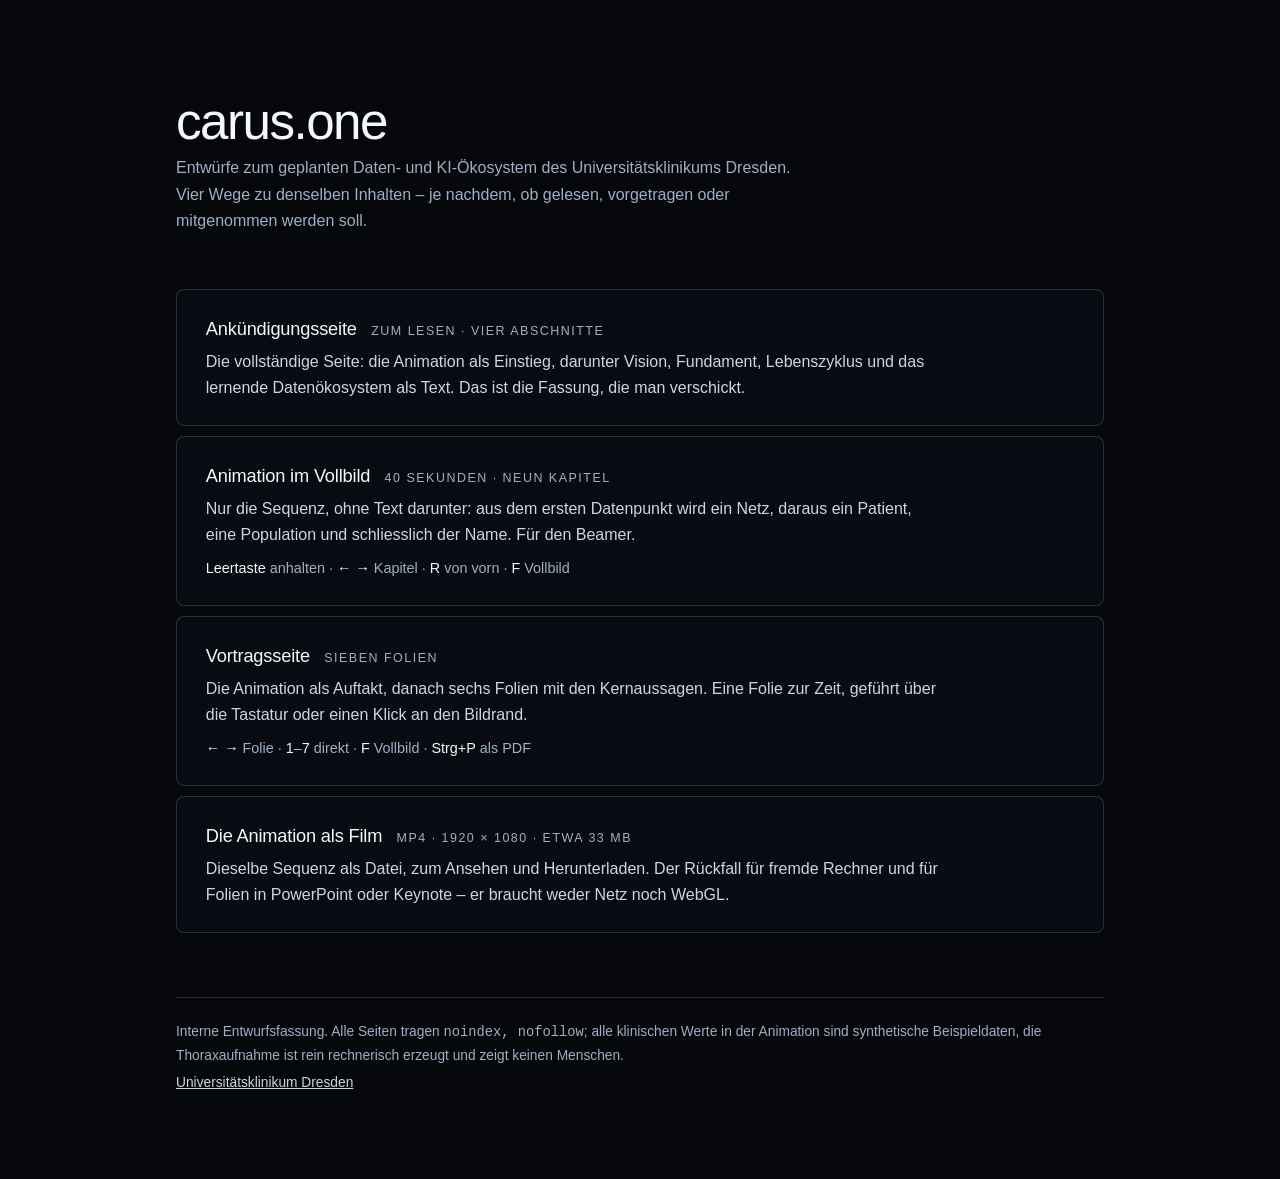
==== commit b4d09191: ""powered by DIZ" wieder aus den Seiten, nur der Film behaelt es Entfernt aus der Fusszeile der Anima" ====
--- a/index.html
+++ b/index.html
@@ -104,7 +104,7 @@
         Animation sind synthetische Beispieldaten, die Thoraxaufnahme ist
         rein rechnerisch erzeugt und zeigt keinen Menschen.</p>
       <p><a href="https://www.uniklinikum-dresden.de/" rel="noopener">Universit&auml;tsklinikum
-        Dresden</a> &middot; powered by DIZ</p>
+        Dresden</a></p>
     </footer>
   </div>
 </body>
